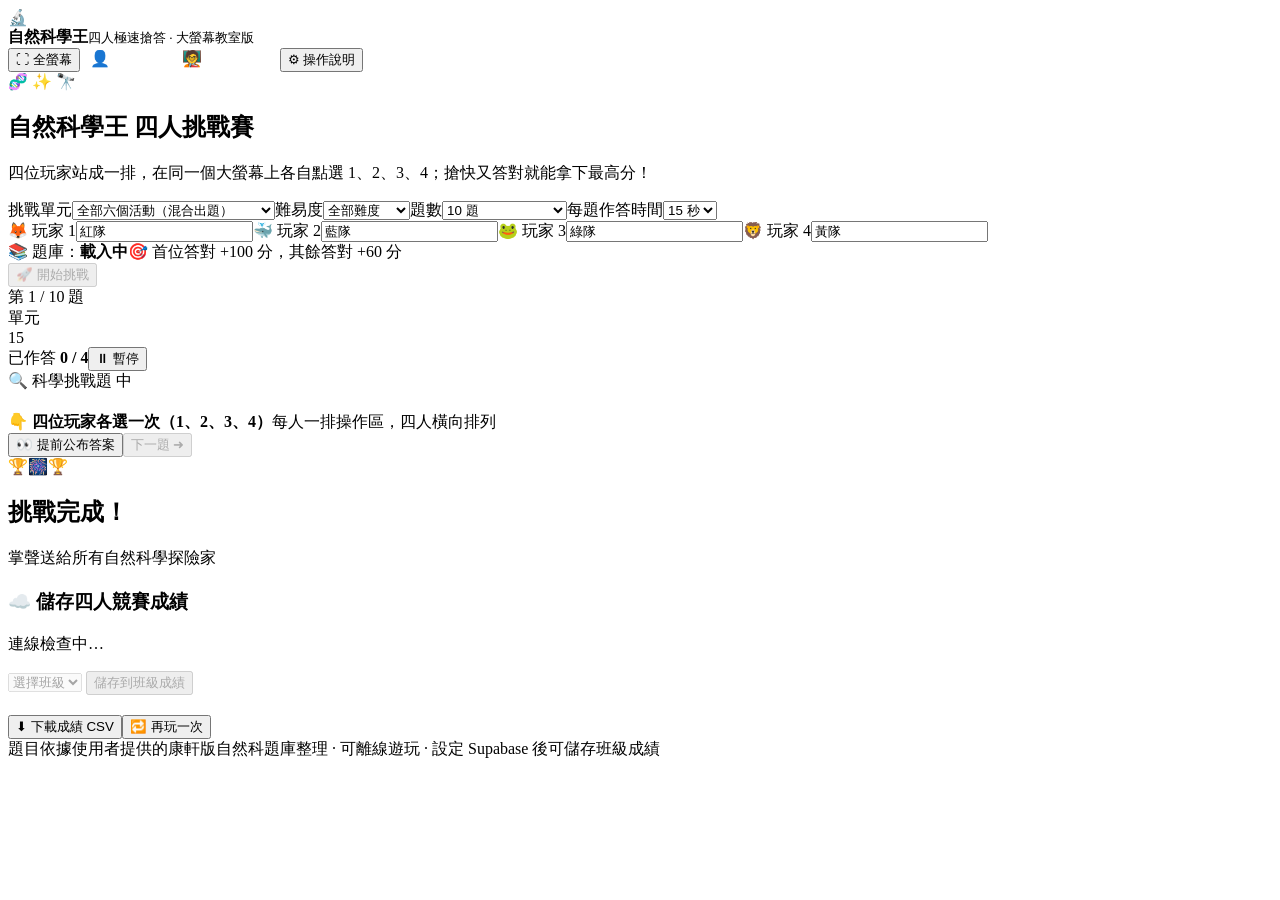
==== index.html @ 046842bb "Add files via upload" ====
<!doctype html>
<html lang="zh-Hant"><head><meta charset="utf-8"><meta name="viewport" content="width=device-width,initial-scale=1"><meta name="theme-color" content="#102044"><title>自然科學王｜四人極速搶答</title><link rel="stylesheet" href="style.css"><link rel="stylesheet" href="cloud.css"></head>
<body>
<div id="app">
<header class="topbar"><div class="brand"><span class="brandicon">🔬</span><div><strong>自然科學王</strong><small>四人極速搶答 · 大螢幕教室版</small></div></div><div class="topactions"><button id="fullscreenBtn" class="secondary">⛶ 全螢幕</button><a href="personal.html" class="secondary" style="padding:10px;color:white">👤 個人版</a><a href="teacher.html" class="secondary" style="padding:10px;color:white">🧑‍🏫 老師後台</a><button id="teacherBtn" class="secondary">⚙ 操作說明</button></div></header>
<main>
<section id="setupScreen" class="setup panel"><div class="hero-icon">🧬 ✨ 🔭</div><h1>自然科學王 <span>四人挑戰賽</span></h1><p class="lead">四位玩家站成一排，在同一個大螢幕上各自點選 1、2、3、4；搶快又答對就能拿下最高分！</p><div class="setupgrid"><label>挑戰單元<select id="unitSelect"><option value="all">全部六個活動（混合出題）</option><option value="01">第一單元：動物世界</option><option value="02">第二單元：探索聲光世界</option><option value="01-01">01-01 動物如何求生存</option><option value="01-02">01-02 動物具有社會行為嗎</option><option value="01-03">01-03 動物如何延續生命</option><option value="02-01">02-01 樂音與噪音有什麼不同</option><option value="02-02">02-02 樂器如何發出不同的聲音</option><option value="02-03">02-03 光有什麼特性與現象</option></select></label><label>難易度<select id="difficulty"><option value="all">全部難度</option><option value="易">基礎（易）</option><option value="中">進階（中）</option><option value="難">挑戰（難）</option></select></label><label>題數<select id="roundCount"><option value="5">5 題（快速體驗）</option><option value="10" selected>10 題</option><option value="15">15 題</option><option value="20">20 題</option><option value="30">30 題</option><option value="all">全部符合的題目</option></select></label><label>每題作答時間<select id="seconds"><option value="10">10 秒</option><option value="15" selected>15 秒</option><option value="20">20 秒</option><option value="30">30 秒</option><option value="45">45 秒</option></select></label></div><div class="playernames"><label>🦊 玩家 1<input id="name0" maxlength="10" value="紅隊"></label><label>🐳 玩家 2<input id="name1" maxlength="10" value="藍隊"></label><label>🐸 玩家 3<input id="name2" maxlength="10" value="綠隊"></label><label>🦁 玩家 4<input id="name3" maxlength="10" value="黃隊"></label></div><div class="summary"><span>📚 題庫：<b id="poolCount">載入中</b></span><span>🎯 首位答對 +100 分，其餘答對 +60 分</span></div><div class="center"><button id="startBtn" class="primary big" disabled>🚀 開始挑戰</button></div></section>
<section id="gameScreen" class="hidden"><div class="statsbar"><div><span id="progressText">第 1 / 10 題</span><div id="topicText" class="muted">單元</div></div><div class="timerwrap"><span id="timerText" class="timer">15</span><div class="timertrack"><div id="timerFill"></div></div></div><div class="rightstats"><span>已作答 <b id="answeredText">0 / 4</b></span><button id="pauseBtn" class="secondary">⏸ 暫停</button></div></div><section class="questionbox panel"><div class="questionlabel">🔍 科學挑戰題 <span id="difficultyText" class="difficulty">中</span></div><h2 id="questionText"></h2><div class="answers" id="answerOptions"></div><div id="feedback" class="feedback" aria-live="polite"></div></section><div class="playerhead"><b>👇 四位玩家各選一次（1、2、3、4）</b><span>每人一排操作區，四人橫向排列</span></div><section id="players" class="players"></section><div class="gamecontrols"><button id="revealBtn" class="secondary">👀 提前公布答案</button><button id="nextBtn" class="primary" disabled>下一題 ➜</button></div></section>
<section id="finalScreen" class="hidden final panel"><div class="trophy">🏆🎆🏆</div><h1>挑戰完成！</h1><p>掌聲送給所有自然科學探險家</p><h2 id="championText"></h2><div id="finalRanking" class="ranking"></div><section class="panel cloudpanel" style="margin:20px 0"><h3>☁️ 儲存四人競賽成績</h3><p id="cloudStatus" role="status">連線檢查中…</p><select id="cloudClass" disabled aria-label="選擇班級"><option value="">選擇班級</option></select> <button id="cloudSave" class="secondary" disabled>儲存到班級成績</button></section><div class="center finalBtns"><button id="exportBtn" class="secondary">⬇ 下載成績 CSV</button><button id="playAgainBtn" class="primary">🔁 再玩一次</button></div></section>
</main><footer>題目依據使用者提供的康軒版自然科題庫整理 · 可離線遊玩 · 設定 Supabase 後可儲存班級成績</footer>
</div><div id="confetti" aria-hidden="true"></div><dialog id="teacherDialog"><div class="dialogbody"><h2>⚙ 老師操作說明</h2><p>請讓四名學生依畫面左至右站好，每人使用自己下方的 1、2、3、4 按鈕。每位玩家每題只能回答一次，答案在作答結束前不會公開。</p><p><b>得分：</b>最先答對者 100 分，其餘答對者 60 分；答錯或未答 0 分。若無人答對，該題無人得分。計分依點擊確認的先後順序。</p><p><b>老師：</b>可暫停計時、提前公布答案、切換下一題或全螢幕。遊戲中關閉網頁會失去當前進度；結束可下載 CSV 成績。</p><p><b>鍵盤模式（備用）：</b>四組按鍵分別是 Q/W/E/R、U/I/O/P、A/S/D/F、J/K/L/;，對應各玩家的 1/2/3/4（建議使用觸控螢幕）。</p><div class="center"><button id="closeDialog" class="primary">了解</button></div></div></dialog><script src="supabase-config.js"></script><script src="questions.js"></script><script src="app.js"></script><script type="module" src="cloud-game.js"></script></body></html>
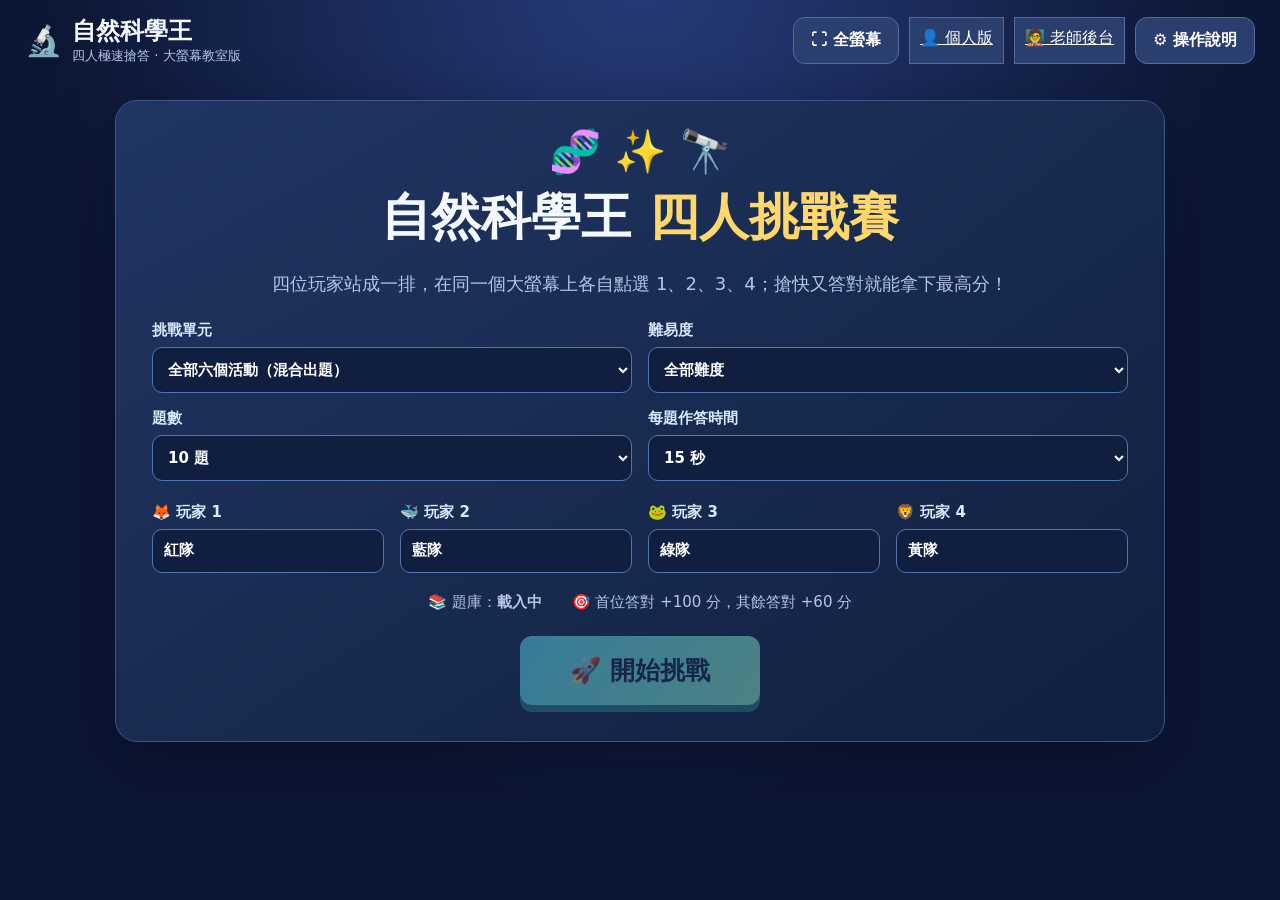
==== commit 4d636f8c: "Modify footer and add teacher instructions Updated footer and added teacher operation instructions." ====
--- a/index.html
+++ b/index.html
@@ -7,5 +7,5 @@
 <section id="setupScreen" class="setup panel"><div class="hero-icon">🧬 ✨ 🔭</div><h1>自然科學王 <span>四人挑戰賽</span></h1><p class="lead">四位玩家站成一排，在同一個大螢幕上各自點選 1、2、3、4；搶快又答對就能拿下最高分！</p><div class="setupgrid"><label>挑戰單元<select id="unitSelect"><option value="all">全部六個活動（混合出題）</option><option value="01">第一單元：動物世界</option><option value="02">第二單元：探索聲光世界</option><option value="01-01">01-01 動物如何求生存</option><option value="01-02">01-02 動物具有社會行為嗎</option><option value="01-03">01-03 動物如何延續生命</option><option value="02-01">02-01 樂音與噪音有什麼不同</option><option value="02-02">02-02 樂器如何發出不同的聲音</option><option value="02-03">02-03 光有什麼特性與現象</option></select></label><label>難易度<select id="difficulty"><option value="all">全部難度</option><option value="易">基礎（易）</option><option value="中">進階（中）</option><option value="難">挑戰（難）</option></select></label><label>題數<select id="roundCount"><option value="5">5 題（快速體驗）</option><option value="10" selected>10 題</option><option value="15">15 題</option><option value="20">20 題</option><option value="30">30 題</option><option value="all">全部符合的題目</option></select></label><label>每題作答時間<select id="seconds"><option value="10">10 秒</option><option value="15" selected>15 秒</option><option value="20">20 秒</option><option value="30">30 秒</option><option value="45">45 秒</option></select></label></div><div class="playernames"><label>🦊 玩家 1<input id="name0" maxlength="10" value="紅隊"></label><label>🐳 玩家 2<input id="name1" maxlength="10" value="藍隊"></label><label>🐸 玩家 3<input id="name2" maxlength="10" value="綠隊"></label><label>🦁 玩家 4<input id="name3" maxlength="10" value="黃隊"></label></div><div class="summary"><span>📚 題庫：<b id="poolCount">載入中</b></span><span>🎯 首位答對 +100 分，其餘答對 +60 分</span></div><div class="center"><button id="startBtn" class="primary big" disabled>🚀 開始挑戰</button></div></section>
 <section id="gameScreen" class="hidden"><div class="statsbar"><div><span id="progressText">第 1 / 10 題</span><div id="topicText" class="muted">單元</div></div><div class="timerwrap"><span id="timerText" class="timer">15</span><div class="timertrack"><div id="timerFill"></div></div></div><div class="rightstats"><span>已作答 <b id="answeredText">0 / 4</b></span><button id="pauseBtn" class="secondary">⏸ 暫停</button></div></div><section class="questionbox panel"><div class="questionlabel">🔍 科學挑戰題 <span id="difficultyText" class="difficulty">中</span></div><h2 id="questionText"></h2><div class="answers" id="answerOptions"></div><div id="feedback" class="feedback" aria-live="polite"></div></section><div class="playerhead"><b>👇 四位玩家各選一次（1、2、3、4）</b><span>每人一排操作區，四人橫向排列</span></div><section id="players" class="players"></section><div class="gamecontrols"><button id="revealBtn" class="secondary">👀 提前公布答案</button><button id="nextBtn" class="primary" disabled>下一題 ➜</button></div></section>
 <section id="finalScreen" class="hidden final panel"><div class="trophy">🏆🎆🏆</div><h1>挑戰完成！</h1><p>掌聲送給所有自然科學探險家</p><h2 id="championText"></h2><div id="finalRanking" class="ranking"></div><section class="panel cloudpanel" style="margin:20px 0"><h3>☁️ 儲存四人競賽成績</h3><p id="cloudStatus" role="status">連線檢查中…</p><select id="cloudClass" disabled aria-label="選擇班級"><option value="">選擇班級</option></select> <button id="cloudSave" class="secondary" disabled>儲存到班級成績</button></section><div class="center finalBtns"><button id="exportBtn" class="secondary">⬇ 下載成績 CSV</button><button id="playAgainBtn" class="primary">🔁 再玩一次</button></div></section>
-</main><footer>題目依據使用者提供的康軒版自然科題庫整理 · 可離線遊玩 · 設定 Supabase 後可儲存班級成績</footer>
+
 </div><div id="confetti" aria-hidden="true"></div><dialog id="teacherDialog"><div class="dialogbody"><h2>⚙ 老師操作說明</h2><p>請讓四名學生依畫面左至右站好，每人使用自己下方的 1、2、3、4 按鈕。每位玩家每題只能回答一次，答案在作答結束前不會公開。</p><p><b>得分：</b>最先答對者 100 分，其餘答對者 60 分；答錯或未答 0 分。若無人答對，該題無人得分。計分依點擊確認的先後順序。</p><p><b>老師：</b>可暫停計時、提前公布答案、切換下一題或全螢幕。遊戲中關閉網頁會失去當前進度；結束可下載 CSV 成績。</p><p><b>鍵盤模式（備用）：</b>四組按鍵分別是 Q/W/E/R、U/I/O/P、A/S/D/F、J/K/L/;，對應各玩家的 1/2/3/4（建議使用觸控螢幕）。</p><div class="center"><button id="closeDialog" class="primary">了解</button></div></div></dialog><script src="supabase-config.js"></script><script src="questions.js"></script><script src="app.js"></script><script type="module" src="cloud-game.js"></script></body></html>
--- a/style.css
+++ b/style.css
@@ -0,0 +1 @@
+:root{--bg:#0c1735;--panel:#18284d;--text:#f4f8ff;--sub:#b5c6e7;--line:#385178;--gold:#ffd76b;--accent:#7fe7ff;--red:#fb7292;--blue:#64b7ff;--green:#68e1b2;--yellow:#ffdc70}*{box-sizing:border-box}body{margin:0;background:radial-gradient(ellipse at 50% -10%,#283c7b 0%,var(--bg) 65%);color:var(--text);font-family:system-ui,"Microsoft JhengHei",sans-serif;min-height:100vh}button,select,input{font:inherit}button{cursor:pointer;border:0;border-radius:12px;padding:12px 17px;font-weight:800}button:disabled{cursor:not-allowed;opacity:.45}button:focus-visible,select:focus-visible,input:focus-visible{outline:3px solid #fff;outline-offset:2px}.topbar{max-width:1600px;margin:auto;padding:15px 25px;display:flex;align-items:center;justify-content:space-between;gap:12px}.brand{display:flex;align-items:center;gap:10px}.brandicon{font-size:30px}.brand strong{font-size:24px;display:block}.brand small{display:block;color:var(--sub)}.topactions,.gamecontrols{display:flex;gap:10px;justify-content:center;flex-wrap:wrap}.secondary{background:#2b3f6e;color:white;border:1px solid #526b9d}.primary{background:linear-gradient(125deg,#5ce1f6,#90f3cb);color:#14254b}.big{font-size:25px;padding:18px 50px;box-shadow:0 7px 0 #2b7d88}main{max-width:1500px;padding:0 18px;margin:10px auto 24px}.panel{background:linear-gradient(145deg,rgba(33,54,99,.96),rgba(17,32,64,.98));border:1px solid #3a5586;border-radius:22px;box-shadow:0 20px 60px #050a1c70}.setup{max-width:1050px;margin:20px auto;padding:26px 36px 36px}.hero-icon{text-align:center;font-size:42px}.setup h1,.final h1{text-align:center;font-size:clamp(32px,4vw,50px);margin:8px 0}.setup h1 span{color:var(--gold)}.lead{text-align:center;color:var(--sub);font-size:18px;line-height:1.65}.setupgrid,.playernames{display:grid;grid-template-columns:repeat(2,minmax(0,1fr));gap:16px;margin:22px 0}.playernames{grid-template-columns:repeat(4,minmax(0,1fr));margin:20px 0}.setup label{display:grid;gap:7px;font-size:15px;color:#d7e8ff;font-weight:700}.setup select,.setup input{min-width:0;width:100%;padding:12px 11px;border-radius:10px;border:1px solid #5474ad;background:#101e40;color:white}.summary{display:flex;justify-content:center;gap:30px;flex-wrap:wrap;color:var(--sub);font-size:15px}.center{text-align:center;margin-top:24px}.hidden{display:none!important}.statsbar{display:flex;align-items:center;justify-content:space-between;gap:16px;background:#192a50;padding:13px 23px;border-radius:16px;margin-bottom:15px;font-size:20px;font-weight:800}.muted{font-size:14px;color:var(--sub);margin-top:5px}.timerwrap{text-align:center;min-width:150px}.timer{font-size:43px;color:var(--gold);font-variant-numeric:tabular-nums}.timertrack{width:175px;max-width:100%;height:8px;background:#46587c;border-radius:6px;overflow:hidden}.timertrack div{height:100%;width:100%;background:linear-gradient(90deg,#68e1b2,#ffe37d);transition:width .1s linear}.rightstats{display:flex;align-items:center;gap:18px}.questionbox{padding:24px 30px 12px;min-height:245px}.questionlabel{font-size:17px;color:var(--accent);font-weight:900;letter-spacing:.8px}.difficulty{display:inline-block;color:#151c36;background:var(--gold);border-radius:8px;font-size:13px;padding:4px 10px;margin-left:10px}.questionbox h2{text-align:center;font-size:clamp(23px,2.55vw,38px);line-height:1.5;margin:15px auto 19px;max-width:1250px}.answers{display:grid;grid-template-columns:repeat(2,minmax(0,1fr));gap:10px}.answer-option{border:2px solid #415b8d;background:#21365f;border-radius:13px;padding:12px 16px;display:flex;align-items:center;gap:12px;font-size:clamp(17px,1.6vw,24px);font-weight:700;min-height:66px}.answer-option b{display:inline-flex;justify-content:center;align-items:center;background:#4869a0;border-radius:10px;width:36px;height:36px;flex:none}.answer-option.correct{border-color:#54f2a8;background:#1d5d56}.answer-option.correct b{background:#54f2a8;color:#0a2c25}.feedback{min-height:32px;text-align:center;font-size:18px;font-weight:800;padding-top:8px;color:#a4f3bf}.playerhead{display:flex;justify-content:space-between;margin:14px 0 8px;gap:12px}.playerhead span{color:var(--sub)}.players{display:grid;grid-template-columns:repeat(4,minmax(0,1fr));gap:11px}.player{border-radius:18px;padding:12px;background:#1b2c4e;border:2px solid var(--player);min-width:0;transition:transform .2s,box-shadow .2s}.player.winner{box-shadow:0 0 20px var(--player);transform:translateY(-3px)}.player-top{display:flex;justify-content:space-between;align-items:center;gap:5px}.player-name{font-size:clamp(16px,1.8vw,25px);font-weight:900;overflow:hidden;text-overflow:ellipsis;white-space:nowrap}.player-score{font-size:clamp(15px,1.6vw,22px);color:var(--gold);font-weight:900;white-space:nowrap}.player-status{min-height:24px;color:#c7dcfa;font-size:14px;margin:9px 0}.player-buttons{display:grid;grid-template-columns:repeat(4,minmax(0,1fr));gap:5px}.player-buttons button{font-size:clamp(19px,2.3vw,33px);padding:13px 0;background:var(--player);color:#142039;border-radius:11px}.player-buttons button:disabled{opacity:.35}.player-buttons button.picked{opacity:1;outline:3px solid white;outline-offset:1px}.gamecontrols{margin-top:15px}.final{max-width:800px;margin:30px auto;padding:35px 28px;text-align:center}.trophy{font-size:65px}.final p{color:var(--sub)}#championText{color:var(--gold);font-size:30px}.ranking{display:grid;gap:10px;margin:23px auto;max-width:600px}.rankrow{display:flex;align-items:center;justify-content:space-between;gap:12px;padding:17px;background:#293c67;border:1px solid #51699a;border-radius:13px;font-weight:800;font-size:22px}.rankrow:first-child{background:#725921;border-color:#ffd86a}.finalBtns{display:flex;justify-content:center;gap:15px}footer{text-align:center;font-size:12px;color:#829abf;padding:15px}dialog{background:#19294b;color:#f3f8ff;border:1px solid #84b0e7;border-radius:18px;max-width:620px;width:calc(100% - 32px)}dialog::backdrop{background:#02091dbd}.dialogbody{padding:12px 18px}.dialogbody p{line-height:1.7}#confetti{pointer-events:none;position:fixed;inset:0;overflow:hidden;z-index:100}.particle{position:absolute;width:9px;height:14px;top:-25px;animation:fall var(--dur) linear forwards;left:var(--x);background:var(--c);transform:rotate(var(--r))}@keyframes fall{to{top:110vh;transform:translateX(var(--dx)) rotate(850deg);opacity:.2}}@media(max-width:950px){.playernames{grid-template-columns:repeat(2,1fr)}.players{gap:6px}.player{padding:8px}.player-buttons button{padding:12px 0}.rightstats{flex-wrap:wrap;justify-content:end}}@media(max-width:650px){.topbar{padding:12px}.brand small,.playerhead span{display:none}.topactions button{padding:8px;font-size:12px}.setup{padding:18px}.setupgrid{grid-template-columns:1fr}.statsbar{font-size:14px;padding:10px;gap:6px}.timerwrap{min-width:60px}.timertrack{width:74px}.timer{font-size:30px}.rightstats{gap:4px}.rightstats button{font-size:12px;padding:7px}.questionbox{padding:15px 12px}.questionbox h2{font-size:20px}.answers{gap:5px}.answer-option{padding:8px 5px;font-size:14px;gap:4px;min-height:60px}.answer-option b{width:25px;height:25px}.players{gap:4px}.player{padding:5px;border-radius:10px}.player-name,.player-score{font-size:13px}.player-top{display:block}.player-status{font-size:10px;min-height:30px}.player-buttons{grid-template-columns:repeat(2,1fr)}.player-buttons button{font-size:19px;padding:10px 0}.playerhead{font-size:14px}}
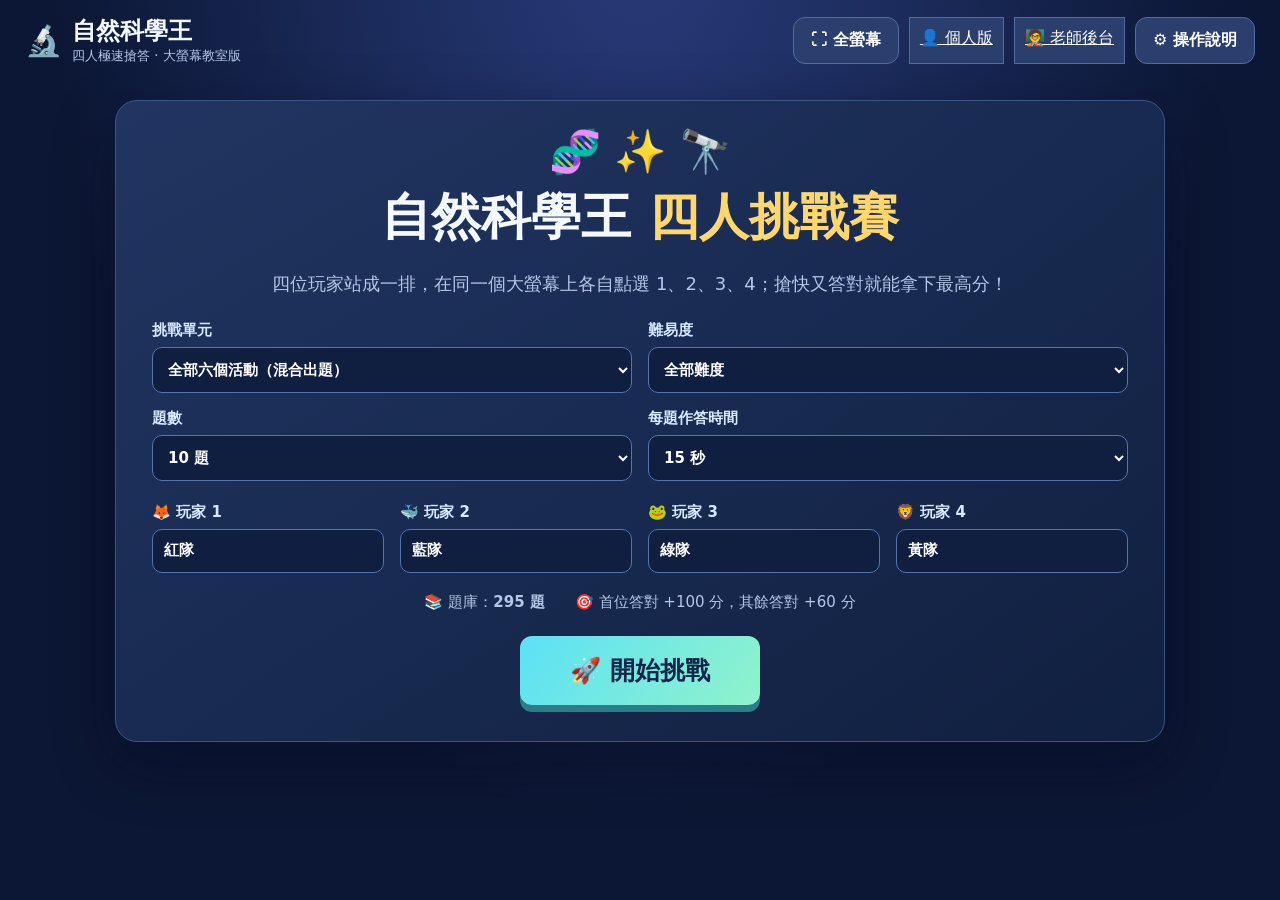
==== commit 78221683: "Update index.html" ====
--- a/index.html
+++ b/index.html
@@ -7,5 +7,5 @@
 <section id="setupScreen" class="setup panel"><div class="hero-icon">🧬 ✨ 🔭</div><h1>自然科學王 <span>四人挑戰賽</span></h1><p class="lead">四位玩家站成一排，在同一個大螢幕上各自點選 1、2、3、4；搶快又答對就能拿下最高分！</p><div class="setupgrid"><label>挑戰單元<select id="unitSelect"><option value="all">全部六個活動（混合出題）</option><option value="01">第一單元：動物世界</option><option value="02">第二單元：探索聲光世界</option><option value="01-01">01-01 動物如何求生存</option><option value="01-02">01-02 動物具有社會行為嗎</option><option value="01-03">01-03 動物如何延續生命</option><option value="02-01">02-01 樂音與噪音有什麼不同</option><option value="02-02">02-02 樂器如何發出不同的聲音</option><option value="02-03">02-03 光有什麼特性與現象</option></select></label><label>難易度<select id="difficulty"><option value="all">全部難度</option><option value="易">基礎（易）</option><option value="中">進階（中）</option><option value="難">挑戰（難）</option></select></label><label>題數<select id="roundCount"><option value="5">5 題（快速體驗）</option><option value="10" selected>10 題</option><option value="15">15 題</option><option value="20">20 題</option><option value="30">30 題</option><option value="all">全部符合的題目</option></select></label><label>每題作答時間<select id="seconds"><option value="10">10 秒</option><option value="15" selected>15 秒</option><option value="20">20 秒</option><option value="30">30 秒</option><option value="45">45 秒</option></select></label></div><div class="playernames"><label>🦊 玩家 1<input id="name0" maxlength="10" value="紅隊"></label><label>🐳 玩家 2<input id="name1" maxlength="10" value="藍隊"></label><label>🐸 玩家 3<input id="name2" maxlength="10" value="綠隊"></label><label>🦁 玩家 4<input id="name3" maxlength="10" value="黃隊"></label></div><div class="summary"><span>📚 題庫：<b id="poolCount">載入中</b></span><span>🎯 首位答對 +100 分，其餘答對 +60 分</span></div><div class="center"><button id="startBtn" class="primary big" disabled>🚀 開始挑戰</button></div></section>
 <section id="gameScreen" class="hidden"><div class="statsbar"><div><span id="progressText">第 1 / 10 題</span><div id="topicText" class="muted">單元</div></div><div class="timerwrap"><span id="timerText" class="timer">15</span><div class="timertrack"><div id="timerFill"></div></div></div><div class="rightstats"><span>已作答 <b id="answeredText">0 / 4</b></span><button id="pauseBtn" class="secondary">⏸ 暫停</button></div></div><section class="questionbox panel"><div class="questionlabel">🔍 科學挑戰題 <span id="difficultyText" class="difficulty">中</span></div><h2 id="questionText"></h2><div class="answers" id="answerOptions"></div><div id="feedback" class="feedback" aria-live="polite"></div></section><div class="playerhead"><b>👇 四位玩家各選一次（1、2、3、4）</b><span>每人一排操作區，四人橫向排列</span></div><section id="players" class="players"></section><div class="gamecontrols"><button id="revealBtn" class="secondary">👀 提前公布答案</button><button id="nextBtn" class="primary" disabled>下一題 ➜</button></div></section>
 <section id="finalScreen" class="hidden final panel"><div class="trophy">🏆🎆🏆</div><h1>挑戰完成！</h1><p>掌聲送給所有自然科學探險家</p><h2 id="championText"></h2><div id="finalRanking" class="ranking"></div><section class="panel cloudpanel" style="margin:20px 0"><h3>☁️ 儲存四人競賽成績</h3><p id="cloudStatus" role="status">連線檢查中…</p><select id="cloudClass" disabled aria-label="選擇班級"><option value="">選擇班級</option></select> <button id="cloudSave" class="secondary" disabled>儲存到班級成績</button></section><div class="center finalBtns"><button id="exportBtn" class="secondary">⬇ 下載成績 CSV</button><button id="playAgainBtn" class="primary">🔁 再玩一次</button></div></section>
-
 </div><div id="confetti" aria-hidden="true"></div><dialog id="teacherDialog"><div class="dialogbody"><h2>⚙ 老師操作說明</h2><p>請讓四名學生依畫面左至右站好，每人使用自己下方的 1、2、3、4 按鈕。每位玩家每題只能回答一次，答案在作答結束前不會公開。</p><p><b>得分：</b>最先答對者 100 分，其餘答對者 60 分；答錯或未答 0 分。若無人答對，該題無人得分。計分依點擊確認的先後順序。</p><p><b>老師：</b>可暫停計時、提前公布答案、切換下一題或全螢幕。遊戲中關閉網頁會失去當前進度；結束可下載 CSV 成績。</p><p><b>鍵盤模式（備用）：</b>四組按鍵分別是 Q/W/E/R、U/I/O/P、A/S/D/F、J/K/L/;，對應各玩家的 1/2/3/4（建議使用觸控螢幕）。</p><div class="center"><button id="closeDialog" class="primary">了解</button></div></div></dialog><script src="supabase-config.js"></script><script src="questions.js"></script><script src="app.js"></script><script type="module" src="cloud-game.js"></script></body></html>
+<script src="./supabase-config.js"></script>
--- a/cloud.css
+++ b/cloud.css
@@ -0,0 +1,5 @@
+.cloudmain{max-width:1100px;margin:24px auto;padding:0 18px}.cloudpanel{padding:22px;margin:18px 0}.cloudpanel h2{margin-top:0}.cloudpanel form{display:grid;gap:14px}.cloudgrid{display:grid;grid-template-columns:repeat(2,minmax(0,1fr));gap:14px}.cloudpanel label{display:grid;gap:6px}.cloudpanel input,.cloudpanel select,.cloudpanel textarea,.cloudpanel button{font:inherit}.cloudpanel input,.cloudpanel select,.cloudpanel textarea{width:100%;min-height:42px;border:1px solid #8192b3;border-radius:10px;padding:9px 12px;background:#fff;color:#102044}.cloudpanel input[type=checkbox]{width:auto;min-height:0}.cloudpanel .inlinecheck{display:flex;align-items:center;gap:8px}.cloudrow,.inlineform,.item{display:flex;align-items:center;gap:12px;flex-wrap:wrap}.cloudrow{justify-content:space-between}.item{padding:10px;border-bottom:1px solid #415579}.item span:first-child{flex:1;min-width:180px}.cloudpanel .inlineform{display:flex}.cloudpanel .inlineform label{flex:1}.cloudmain #message{padding:8px 0;color:#ffe17b;min-height:28px}.topactions a{color:#e9f5ff}.cloudoptions{display:grid;grid-template-columns:repeat(2,minmax(0,1fr));gap:12px}.cloudoptions button{text-align:left;padding:16px;border-radius:12px;background:#2c4772;color:white;border:2px solid #4e6f9e;font-size:1.1rem}.cloudoptions button:disabled{opacity:.55}.cloudoptions button.chosen{border-color:#ffdc70;background:#496d9a}.mutedinfo{opacity:.8}.bigquestion{font-size:clamp(1.4rem,3.5vw,2.25rem)}@media(max-width:650px){.cloudgrid,.cloudoptions{grid-template-columns:1fr}}
+/* 個人免登入模式：題目區最優先呈現 */
+.guest-footer{margin-top:22px;padding-top:15px;border-top:1px solid #49638e;display:flex;align-items:center;justify-content:space-between;gap:12px;flex-wrap:wrap;color:#c4d7f4;font-size:.9rem}
+.guest-footer button{font-size:.85rem;padding:9px 12px}
+#message:empty{display:none}
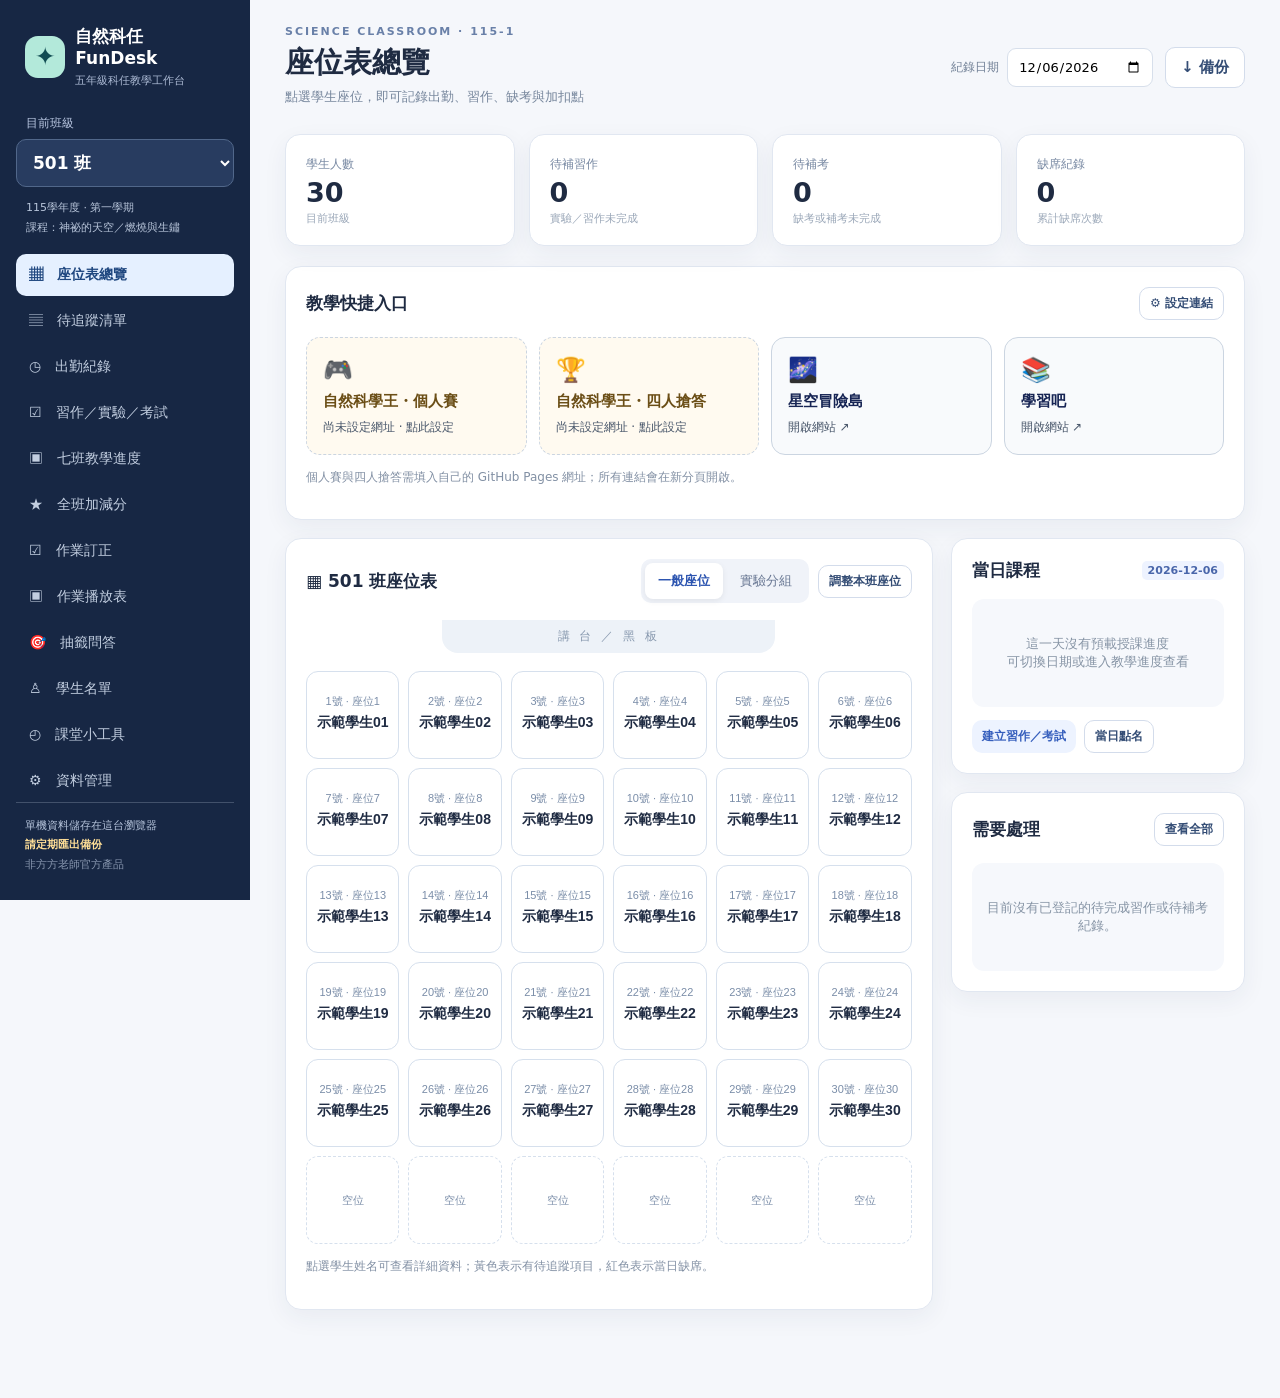
==== commit 406b88df: "Add files via upload" ====
--- a/index.html
+++ b/index.html
@@ -1,11 +1,441 @@
-<!doctype html>
-<html lang="zh-Hant"><head><meta charset="utf-8"><meta name="viewport" content="width=device-width,initial-scale=1"><meta name="theme-color" content="#102044"><title>自然科學王｜四人極速搶答</title><link rel="stylesheet" href="style.css"><link rel="stylesheet" href="cloud.css"></head>
-<body>
-<div id="app">
-<header class="topbar"><div class="brand"><span class="brandicon">🔬</span><div><strong>自然科學王</strong><small>四人極速搶答 · 大螢幕教室版</small></div></div><div class="topactions"><button id="fullscreenBtn" class="secondary">⛶ 全螢幕</button><a href="personal.html" class="secondary" style="padding:10px;color:white">👤 個人版</a><a href="teacher.html" class="secondary" style="padding:10px;color:white">🧑‍🏫 老師後台</a><button id="teacherBtn" class="secondary">⚙ 操作說明</button></div></header>
-<main>
-<section id="setupScreen" class="setup panel"><div class="hero-icon">🧬 ✨ 🔭</div><h1>自然科學王 <span>四人挑戰賽</span></h1><p class="lead">四位玩家站成一排，在同一個大螢幕上各自點選 1、2、3、4；搶快又答對就能拿下最高分！</p><div class="setupgrid"><label>挑戰單元<select id="unitSelect"><option value="all">全部六個活動（混合出題）</option><option value="01">第一單元：動物世界</option><option value="02">第二單元：探索聲光世界</option><option value="01-01">01-01 動物如何求生存</option><option value="01-02">01-02 動物具有社會行為嗎</option><option value="01-03">01-03 動物如何延續生命</option><option value="02-01">02-01 樂音與噪音有什麼不同</option><option value="02-02">02-02 樂器如何發出不同的聲音</option><option value="02-03">02-03 光有什麼特性與現象</option></select></label><label>難易度<select id="difficulty"><option value="all">全部難度</option><option value="易">基礎（易）</option><option value="中">進階（中）</option><option value="難">挑戰（難）</option></select></label><label>題數<select id="roundCount"><option value="5">5 題（快速體驗）</option><option value="10" selected>10 題</option><option value="15">15 題</option><option value="20">20 題</option><option value="30">30 題</option><option value="all">全部符合的題目</option></select></label><label>每題作答時間<select id="seconds"><option value="10">10 秒</option><option value="15" selected>15 秒</option><option value="20">20 秒</option><option value="30">30 秒</option><option value="45">45 秒</option></select></label></div><div class="playernames"><label>🦊 玩家 1<input id="name0" maxlength="10" value="紅隊"></label><label>🐳 玩家 2<input id="name1" maxlength="10" value="藍隊"></label><label>🐸 玩家 3<input id="name2" maxlength="10" value="綠隊"></label><label>🦁 玩家 4<input id="name3" maxlength="10" value="黃隊"></label></div><div class="summary"><span>📚 題庫：<b id="poolCount">載入中</b></span><span>🎯 首位答對 +100 分，其餘答對 +60 分</span></div><div class="center"><button id="startBtn" class="primary big" disabled>🚀 開始挑戰</button></div></section>
-<section id="gameScreen" class="hidden"><div class="statsbar"><div><span id="progressText">第 1 / 10 題</span><div id="topicText" class="muted">單元</div></div><div class="timerwrap"><span id="timerText" class="timer">15</span><div class="timertrack"><div id="timerFill"></div></div></div><div class="rightstats"><span>已作答 <b id="answeredText">0 / 4</b></span><button id="pauseBtn" class="secondary">⏸ 暫停</button></div></div><section class="questionbox panel"><div class="questionlabel">🔍 科學挑戰題 <span id="difficultyText" class="difficulty">中</span></div><h2 id="questionText"></h2><div class="answers" id="answerOptions"></div><div id="feedback" class="feedback" aria-live="polite"></div></section><div class="playerhead"><b>👇 四位玩家各選一次（1、2、3、4）</b><span>每人一排操作區，四人橫向排列</span></div><section id="players" class="players"></section><div class="gamecontrols"><button id="revealBtn" class="secondary">👀 提前公布答案</button><button id="nextBtn" class="primary" disabled>下一題 ➜</button></div></section>
-<section id="finalScreen" class="hidden final panel"><div class="trophy">🏆🎆🏆</div><h1>挑戰完成！</h1><p>掌聲送給所有自然科學探險家</p><h2 id="championText"></h2><div id="finalRanking" class="ranking"></div><section class="panel cloudpanel" style="margin:20px 0"><h3>☁️ 儲存四人競賽成績</h3><p id="cloudStatus" role="status">連線檢查中…</p><select id="cloudClass" disabled aria-label="選擇班級"><option value="">選擇班級</option></select> <button id="cloudSave" class="secondary" disabled>儲存到班級成績</button></section><div class="center finalBtns"><button id="exportBtn" class="secondary">⬇ 下載成績 CSV</button><button id="playAgainBtn" class="primary">🔁 再玩一次</button></div></section>
-</div><div id="confetti" aria-hidden="true"></div><dialog id="teacherDialog"><div class="dialogbody"><h2>⚙ 老師操作說明</h2><p>請讓四名學生依畫面左至右站好，每人使用自己下方的 1、2、3、4 按鈕。每位玩家每題只能回答一次，答案在作答結束前不會公開。</p><p><b>得分：</b>最先答對者 100 分，其餘答對者 60 分；答錯或未答 0 分。若無人答對，該題無人得分。計分依點擊確認的先後順序。</p><p><b>老師：</b>可暫停計時、提前公布答案、切換下一題或全螢幕。遊戲中關閉網頁會失去當前進度；結束可下載 CSV 成績。</p><p><b>鍵盤模式（備用）：</b>四組按鍵分別是 Q/W/E/R、U/I/O/P、A/S/D/F、J/K/L/;，對應各玩家的 1/2/3/4（建議使用觸控螢幕）。</p><div class="center"><button id="closeDialog" class="primary">了解</button></div></div></dialog><script src="supabase-config.js"></script><script src="questions.js"></script><script src="app.js"></script><script type="module" src="cloud-game.js"></script></body></html>
-<script src="./supabase-config.js"></script>
+<!doctype html><html lang="zh-Hant"><head><meta charset="utf-8"><meta name="viewport" content="width=device-width,initial-scale=1"><title>自然科任 FunDesk｜七班教學工作台</title><style>:root{--bg:#f5f7fb;--white:#fff;--ink:#1f2b42;--muted:#718096;--line:#e1e7f1;--blue:#446cda;--navy:#172744;--mint:#e8f8f1;--gold:#fff3d6;--danger:#bd4a56;--shadow:0 8px 24px rgba(33,48,86,.06)}*{box-sizing:border-box}body{margin:0;background:var(--bg);color:var(--ink);font-family:'Noto Sans TC','Microsoft JhengHei',system-ui,sans-serif;font-size:15px}.shell{display:flex;min-height:100vh}.sidebar{width:250px;flex-shrink:0;background:var(--navy);color:white;display:flex;flex-direction:column;padding:25px 16px;position:sticky;top:0;height:100vh}.brand{display:flex;align-items:center;gap:10px;padding:0 9px 27px}.brandmark{background:#b3e9da;color:#114c53;font-weight:bold;font-size:25px;width:42px;height:42px;border-radius:13px;display:grid;place-items:center}.brand b{font-size:17px}.brand small{display:block;color:#acbad4;margin-top:5px;font-size:11px}.fieldlabel{font-size:12px;color:#b6c4df;margin:0 10px 7px}.classSelect{width:100%;border:1px solid #51678a;border-radius:10px;background:#283c60;color:white;font-size:17px;font-weight:750;padding:12px}.mini{color:#b8c5da;font-size:11px;line-height:1.8;margin:11px 10px 16px}nav{display:grid;gap:4px}nav button{background:transparent;color:#c2cee0;border:0;text-align:left;border-radius:10px;padding:12px 13px;font-size:14px;cursor:pointer;display:flex;justify-content:space-between}nav button:hover{background:#2a3d5b;color:white}nav button.active{background:#e5f0ff;color:#1e467f;font-weight:800}nav i{font-style:normal;background:#f5d7bd;color:#824b25;border-radius:12px;min-width:20px;text-align:center}.sidebarFoot{font-size:11px;margin-top:auto;line-height:1.8;color:#b6c4db;padding:13px 9px 0;border-top:1px solid #42516b}.sidebarFoot strong{color:#ffdf97}.sidebarFoot span{opacity:.7}.main{flex:1;min-width:0;padding:25px 35px 70px;max-width:1500px;margin:auto}.topbar{display:flex;justify-content:space-between;align-items:center;gap:15px;margin-bottom:24px}.eyebrow{font-size:11px;font-weight:800;letter-spacing:2px;color:#6980a8}.topbar h1{margin:5px 0;font-size:29px}.topbar p{margin:4px 0;color:#76869c;font-size:13px}.topActions{display:flex;gap:12px;align-items:center}.topActions label{font-size:12px;color:var(--muted);display:flex;align-items:center;gap:8px}.btn,input,select,textarea{font:inherit}.btn{border:0;cursor:pointer;border-radius:10px;padding:10px 15px;background:var(--blue);color:white;font-weight:750}.btn:hover{filter:brightness(.95)}.btn.outline{background:white;color:#344d75;border:1px solid #d3dceb}.btn.soft{background:#edf3ff;color:#365fbd}.btn.danger{background:#fff0ef;color:#ae3945}.btn.small{font-size:12px;padding:7px 10px}.btn:disabled{opacity:.45;cursor:not-allowed}input,select,textarea{border:1px solid #d7dfeb;border-radius:9px;padding:10px;background:white;max-width:100%}textarea{width:100%;min-height:70px}input[type="date"]{font-size:13px}.stats{display:grid;grid-template-columns:repeat(4,minmax(0,1fr));gap:14px;margin-bottom:20px}.stat{background:white;padding:19px 20px;border:1px solid var(--line);border-radius:15px;box-shadow:var(--shadow)}.stat span{color:#7788a2;font-size:12px}.stat strong{display:block;font-size:27px;margin-top:4px}.stat small{font-size:11px;color:#9aa7b8}.gridMain{display:grid;grid-template-columns:minmax(0,1.65fr) minmax(255px,.75fr);gap:18px}.panel{background:white;border:1px solid var(--line);box-shadow:var(--shadow);border-radius:16px;padding:20px;margin-bottom:18px;min-width:0}.panelHead{display:flex;justify-content:space-between;align-items:center;flex-wrap:wrap;gap:10px;margin-bottom:17px}.panel h2{font-size:17px;margin:0}.hint{font-size:12px;color:#8290a4;line-height:1.7}.row{display:flex;flex-wrap:wrap;gap:9px;align-items:center}.switch{display:flex;gap:4px;background:#f0f3f9;padding:4px;border-radius:10px}.switch button{background:transparent;border:0;border-radius:8px;padding:9px 13px;cursor:pointer;color:#677692}.switch button.active{background:#fff;color:#2d55b0;box-shadow:0 2px 6px #0001;font-weight:800}.seatstage{background:#edf2f8;color:#8798ae;text-align:center;width:55%;margin:0 auto 18px;border-radius:0 0 16px 16px;padding:8px;font-size:12px;letter-spacing:3px}.seats{display:grid;grid-template-columns:repeat(6,minmax(0,1fr));gap:9px}.seat{min-height:88px;padding:9px 4px;border-radius:12px;background:#fff;border:1.5px solid #d6e0ed;cursor:pointer;display:flex;flex-direction:column;align-items:center;justify-content:center;gap:5px;color:var(--ink);transition:.12s}.seat:hover{border-color:var(--blue);transform:translateY(-2px);box-shadow:0 5px 13px #3562ad20}.seat b{font-size:14px}.seat small{font-size:11px;color:#7a8da8}.seat.warn{background:#fff8e5;border-color:#f4cf77}.seat.absent{background:#fff0f2;border-color:#ef9da6}.seat.empty{color:#a7b5c8;border-style:dashed}.seat.dragover{outline:3px solid #4a74d0}.pill{display:inline-block;font-size:11px;font-weight:800;border-radius:5px;padding:3px 6px;background:#eef3ff;color:#4966aa}.pill.warn{background:#fff0c9;color:#91600c}.pill.red{background:#ffe4e6;color:#a74550}.pill.green{background:#ddf7e9;color:#237654}.pill.purple{background:#f2e8ff;color:#784bb0}.metricRow{display:flex;gap:7px;justify-content:center;flex-wrap:wrap}.badgeDot{font-size:10px;color:#b34850;font-weight:800}.list{display:grid;gap:10px}.item{border:1px solid var(--line);padding:13px 14px;border-radius:11px;display:flex;gap:10px;justify-content:space-between;align-items:center}.item b{font-size:14px}.item small{display:block;font-size:11px;color:#8090a5;margin-top:5px}.itemActions{display:flex;gap:5px;flex-shrink:0}.muted{color:var(--muted)}.emptymsg{color:#8694a5;background:#f6f8fc;text-align:center;padding:36px 10px;border-radius:12px;font-size:13px}.formgrid{display:grid;grid-template-columns:repeat(2,minmax(0,1fr));gap:13px}.formgrid label{display:grid;gap:6px;font-size:12px;color:#697a91}.tablewrap{overflow:auto}table{border-collapse:collapse;width:100%;min-width:620px;font-size:13px}th{text-align:left;background:#f4f7fc;color:#647690;font-weight:750}th,td{padding:11px;border-bottom:1px solid #e6ebf2;vertical-align:top}td button{text-align:left}tbody tr:hover{background:#fbfcff}.actions{display:flex;gap:8px;flex-wrap:wrap;margin-top:13px}.viewFilter{display:flex;align-items:center;gap:10px;flex-wrap:wrap}.twoCols{display:grid;grid-template-columns:repeat(2,minmax(0,1fr));gap:16px}.taskcard{border:1px solid var(--line);border-radius:11px;padding:13px;cursor:pointer;display:block}.taskcard:hover{border-color:#8babe8}.taskcard strong{display:block;margin:7px 0}.taskcard small{color:#8190a4}.tagline{display:flex;gap:7px;flex-wrap:wrap}.dialog{position:relative;background:white;width:min(740px,95vw);max-height:91vh;overflow:auto;border-radius:17px;box-shadow:0 20px 70px #0004;padding:25px;z-index:2}.modal{position:fixed;inset:0;display:grid;place-items:center;z-index:10}.modal.hidden{display:none}.shade{position:absolute;inset:0;background:#15253d9e}.close{position:absolute;right:17px;top:12px;background:#f1f4f8;border:0;border-radius:30px;width:32px;height:32px;font-size:23px;cursor:pointer}.studentHeader{display:flex;justify-content:space-between;align-items:center;padding-right:35px;border-bottom:1px solid var(--line);padding-bottom:15px;margin-bottom:18px}.studentHeader h2{margin:2px 0}.sectionLabel{font-weight:800;font-size:13px;margin:20px 0 10px}.record{border-bottom:1px solid #edf1f5;padding:8px 2px;font-size:12px}.record span{color:#778aa0}.notice{background:#fff8e9;border:1px solid #f6dfaa;color:#7c602d;padding:13px;border-radius:9px;font-size:12px;line-height:1.7}.success{background:#e9f8ef;border:1px solid #bbebca;color:#237250;padding:10px 13px;border-radius:8px;font-size:12px}.subNav{margin:12px 0}.toolDisplay{font-size:48px;text-align:center;font-weight:850;padding:40px 10px;background:#f2f5fb;border-radius:12px}.pointsPositive{color:#26714d}.pointsNegative{color:#b34b50}.calendarList{display:grid;gap:10px}.lesson{padding:10px 13px;border:1px solid #e3e9f2;border-radius:11px}.lesson.rush{border-left:4px solid #c58b2d}.lesson.exam{border-left:4px solid #4c75c5}.lesson h3{font-size:14px;margin:5px 0}.lesson small{color:#8795a9}.kbd{padding:3px 6px;border:1px solid #dadfea;border-radius:5px;font-size:11px}.compact p{margin:7px 0}.smalldetails{font-size:11px;color:#8490a3}@media(max-width:1080px){.sidebar{width:213px}.main{padding:22px}.gridMain{grid-template-columns:1fr}.seats{grid-template-columns:repeat(6,1fr)}}@media(max-width:730px){.shell{display:block}.sidebar{position:relative;width:auto;height:auto;padding:16px}.brand{padding-bottom:12px}.sidebarFoot,.mini{display:none}nav{display:flex;overflow:auto;gap:5px;padding-top:10px}nav button{white-space:nowrap;flex-shrink:0;font-size:12px;padding:9px}.main{padding:17px 12px}.topbar{align-items:start;flex-wrap:wrap}.topbar h1{font-size:24px}.stats{grid-template-columns:repeat(2,1fr);gap:8px}.stat{padding:12px}.seats{grid-template-columns:repeat(4,1fr);gap:5px}.seat{min-height:73px;padding:5px}.seat b{font-size:12px}.panel{padding:13px}.twoCols,.formgrid{grid-template-columns:1fr}.topActions{width:100%;justify-content:space-between}}@media print{.sidebar,.topActions,.btn,.actions,.switch{display:none!important}.main{padding:0}.panel{box-shadow:none}.stats{gap:4px}body{background:#fff}}
+
+/* 五組實驗教室：黑板在最上方；前排第1、2、3組；後排第4、5組 */
+.labRoom{display:flex;flex-direction:column;gap:27px;max-width:860px;margin:0 auto}.labBack,.labFront{display:grid;gap:20px;align-items:start}.labBack{grid-template-columns:repeat(2,minmax(0,1fr));width:72%;margin:auto}.labFront{grid-template-columns:repeat(3,minmax(0,1fr))}.labGroup{min-width:0}.labGroupSeats{display:grid;grid-template-columns:repeat(2,minmax(0,1fr));border:2px solid #a9b5c8;border-radius:8px;overflow:hidden}.labGroupSeats .seat{border:1px solid #b7c3d4;border-radius:0;min-height:70px;min-width:0;padding:6px 2px;box-shadow:none}.labGroupSeats .seat:hover{transform:none;background:#eaf1ff}.labGroupLabel{text-align:center;font-size:13px;font-weight:750;color:#60728c;padding-top:7px}.labBlackboard{width:80%;background:#e8eef7;border:2px solid #8b9aaf;color:#263e5b;text-align:center;margin:0 auto;border-radius:5px;padding:12px;font-size:20px;font-weight:800;letter-spacing:8px}.templateSeat{background:#fffaf0!important}.templateSeat.picked{outline:4px solid #f0ac49;outline-offset:-4px}.labRoom .seat b{font-size:14px}.labRoom .seat small{font-size:10px}@media(max-width:650px){.labBack{width:83%}.labBack,.labFront{gap:9px}.labGroupSeats .seat{min-height:65px}.labRoom .seat b{font-size:11px}.labRoom .seat small{font-size:9px}.labGroupLabel{font-size:11px}.labRoom{gap:20px}.labBlackboard{font-size:15px}}
+
+/* v1.2 實驗座位：每組明確區隔並保留既有交換座位事件 */
+.labRoom{max-width:950px;gap:20px}
+.labZone{padding:10px 0 2px}
+.labZoneLabel{font-size:12px;font-weight:800;text-align:center;color:#667895;letter-spacing:2px;margin:0 0 10px}
+.labBack{width:80%;gap:18px}
+.labFront{gap:12px}
+.labGroup{background:#f9fbff;border:2px solid #b5c5da;border-radius:14px;padding:10px;min-width:0;box-shadow:0 2px 5px #243c5811}
+.labGroupHeader{display:flex;justify-content:space-between;align-items:center;gap:5px;flex-wrap:wrap;border-bottom:1px solid #d7e0ec;padding:2px 2px 9px;margin-bottom:9px}
+.labGroupHeader strong{font-size:18px;color:#253c61;white-space:nowrap}
+.labGroupHeader span{font-size:10px;color:#5f728e;font-weight:650}
+.labGroupSeats{border:1px solid #c5d0dd;border-radius:6px}
+.labGroupSeats .seat{min-height:84px;background:#fff}
+.labGroupFooter{font-size:10px;text-align:center;color:#788ba6;padding-top:8px}
+.labGroup.group-1{border-top:5px solid #7495c8}
+.labGroup.group-2{border-top:5px solid #6b9f95}
+.labGroup.group-3{border-top:5px solid #a08cc4}
+.labGroup.group-4{border-top:5px solid #cd9d65}
+.labGroup.group-5{border-top:5px solid #8e9cba}
+.labGroup .seat small{font-size:10px}
+.labGroup .seat b{font-size:13px;overflow-wrap:anywhere;text-align:center}
+@media(max-width:980px){.labBack{width:92%}.labRoom{gap:16px}.labGroup{padding:7px}.labGroupHeader strong{font-size:16px}.labGroupSeats .seat{min-height:77px}}
+@media(max-width:650px){.labBack{width:100%;gap:7px}.labFront{gap:6px}.labGroup{padding:5px;border-width:1px;border-radius:9px}.labGroupHeader{justify-content:center;text-align:center;gap:1px}.labGroupHeader span{font-size:9px}.labGroupHeader strong{font-size:14px}.labGroupSeats .seat{min-height:67px;padding:4px 1px}.labGroup .seat b{font-size:11px}.labGroup .seat small{font-size:8px}.labGroupFooter{font-size:8px}}
+
+/* 主頁教學遊戲與學習平台入口 */
+.quicklinks{margin-bottom:18px}.quicklinkGrid{display:grid;grid-template-columns:repeat(4,minmax(0,1fr));gap:12px}.quickLink{display:flex;flex-direction:column;align-items:flex-start;justify-content:center;gap:8px;min-height:118px;padding:16px;border:1px solid #cbd5e1;border-radius:14px;background:#f8fafc;color:#172554;text-decoration:none;text-align:left;cursor:pointer;font:inherit}.quickLink:hover,.quickLink:focus-visible{border-color:#2563eb;box-shadow:0 2px 12px #1e40af20}.quickLink small{color:#475569;font-size:12px}.quickLink .quickIcon{font-size:24px}.quickLink.missing{background:#fffaf0;border-style:dashed;color:#6b4e16}.linkField{display:block;margin:14px 0}.linkField strong{display:block;margin-bottom:7px}.linkField input{display:block;width:100%;padding:11px;border:1px solid #94a3b8;border-radius:9px}@media(max-width:950px){.quicklinkGrid{grid-template-columns:repeat(2,minmax(0,1fr))}}@media(max-width:530px){.quicklinkGrid{grid-template-columns:1fr 1fr;gap:7px}.quickLink{padding:11px;min-height:115px}.quickLink strong{font-size:14px}}
+
+/* Teacher dashboard extension */
+.personGrid{display:grid;grid-template-columns:repeat(auto-fit,minmax(125px,1fr));gap:10px;margin:16px 0}.personCard{border:2px solid #dce4f0;background:white;min-height:92px;padding:12px 9px;border-radius:12px;display:flex;flex-direction:column;align-items:center;gap:5px;cursor:pointer;color:var(--ink)}.personCard b{font-size:15px}.personCard span{font-size:13px}.personCard strong{color:#29619c}.personCard.selected{background:#e9f3ff;border-color:#4376d6;box-shadow:0 0 0 2px #4376d62b}.personCard.missing{background:#fff0f1;border-color:#eda5ad}.personCard.needsFix{background:#fff4d7;border-color:#eec776}.personCard.done{background:#e9f8f1;border-color:#9ed6b9}.personCard small{font-size:10px;color:#77869c}.inlineLabel{display:flex;gap:10px;align-items:center;flex-wrap:wrap;margin-top:16px}.behaviorGrid{display:grid;grid-template-columns:repeat(4,minmax(0,1fr));gap:10px}.behaviorButton{padding:16px 9px;border-radius:12px;border:1px solid #cad6e8;background:#f2f6fd;cursor:pointer;display:grid;gap:5px;text-align:center}.behaviorButton b{font-size:19px;color:#2b5c9d}.behaviorButton span{font-size:13px}.boardGrid{display:grid;grid-template-columns:repeat(auto-fit,minmax(110px,1fr));gap:15px;margin:16px 0}.boardPerson{padding:25px 12px;border:2px solid #dca9a4;border-radius:12px;background:#fff8f3;cursor:pointer;display:grid;gap:10px;text-align:center}.boardPerson strong{font-size:29px}.boardPerson span{font-size:15px}.boardPanel:fullscreen{overflow:auto;padding:5vw;background:white}.boardPanel:fullscreen .boardPerson strong{font-size:45px}.quizStats{font-size:18px;font-weight:700;margin:10px 0}.quizHistory{display:grid;gap:8px}.quizRow{display:flex;flex-wrap:wrap;align-items:center;gap:8px;border-bottom:1px solid #e5ebf3;padding:10px 0}.quizRow strong{min-width:90px}.quizRow span{flex:1;min-width:65px}.boardPanel{overflow:auto}@media(max-width:700px){.behaviorGrid{grid-template-columns:repeat(2,1fr)}.personGrid{grid-template-columns:repeat(3,minmax(0,1fr))}}
+
+/* 2026-11-09：桌面版左側功能選單獨立使用滑鼠滾輪捲動。 */
+@media (min-width:731px){
+  .sidebar{
+    overflow-y:auto;
+    overflow-x:hidden;
+    overscroll-behavior-y:contain;
+    scrollbar-width:thin;
+    scrollbar-color:#7e96ba #172744;
+  }
+  .sidebar nav{flex-shrink:0;}
+  .sidebar::-webkit-scrollbar{width:9px;}
+  .sidebar::-webkit-scrollbar-track{background:#172744;}
+  .sidebar::-webkit-scrollbar-thumb{background:#627fa8;border-radius:8px;border:2px solid #172744;}
+}
+/* 手機版維持原本橫向功能列，不套用桌面版垂直捲動。 */
+@media (max-width:730px){
+  .sidebar{overflow:visible;overscroll-behavior:auto;}
+  .sidebar nav{flex-shrink:1;overflow-x:auto;overflow-y:hidden;}
+}
+
+/* 自然科學王個人賽：課堂嵌入與問答側欄 */
+.quizStudio{display:grid;grid-template-columns:minmax(215px,0.8fr) minmax(360px,2.1fr) minmax(260px,1.05fr);gap:14px;align-items:start}
+.quizStudio>.panel{margin:0;min-width:0}
+.quizPickPanel{position:sticky;top:12px}
+.quizAnswerPanel{position:sticky;top:12px;max-height:calc(100vh - 35px);overflow:auto}
+.quizGamePanel .panelHead{display:flex;gap:9px;flex-wrap:wrap}
+.quizGameFrame{width:100%;height:min(71vh,690px);min-height:480px;border:1px solid #ccd8ef;border-radius:12px;background:#fff;display:block}
+.quizGameEmpty{min-height:320px;display:flex;flex-direction:column;align-items:center;justify-content:center;gap:10px;background:#f6f8fc;border:1px dashed #b7c8df;border-radius:12px;padding:25px;text-align:center}
+.quizStudio .toolDisplay{font-size:20px;min-height:70px;word-break:break-word}
+.quizStudio select,.quizStudio input[type=url]{width:100%;max-width:100%}
+.quizStudio .quizRow{align-items:start;flex-direction:column;gap:7px}
+.quizStudio .quizRow strong{min-width:0}
+.quizStudio .quizRow .actions{margin:0}
+.quizStudio .quizRow .btn{font-size:13px}
+.quizStudio .quizStats{font-size:15px}
+.quizStudentLabel{font-size:12px;font-weight:700;color:#526480;margin-top:9px;display:block}
+.quizGameUrl{display:flex;flex-wrap:wrap;align-items:end;gap:8px;margin-top:12px;padding-top:9px;border-top:1px solid #e8edf6}
+.quizGameUrl label{flex:1;min-width:170px}
+.quizGameHint{font-size:12px;color:#6b7890;margin:8px 0}
+@media(max-width:1200px){.quizStudio{grid-template-columns:minmax(210px,1fr) minmax(360px,2fr)}.quizAnswerPanel{grid-column:1/-1;position:static;max-height:none}.quizStudio .quizRow{flex-direction:row;align-items:center}}
+@media(max-width:780px){.quizStudio{grid-template-columns:minmax(0,1fr)}.quizPickPanel,.quizAnswerPanel{position:static;max-height:none}.quizGameFrame{height:580px;min-height:460px}.quizAnswerPanel{grid-column:auto}}
+
+/* FunDesk 原生單題問答 */
+.nativeQuiz{display:grid;gap:14px}.nativeQuiz .questionCard{border:2px solid #cee0fb;border-radius:18px;background:#f8fbff;padding:22px}.nativeQuiz .qstem{font-size:clamp(20px,2vw,29px);line-height:1.5;font-weight:800;color:#1d3555;margin:8px 0 18px;white-space:pre-wrap}.nativeQuiz .answerChoices{display:grid;grid-template-columns:repeat(2,minmax(0,1fr));gap:12px}.nativeQuiz .answerChoice{padding:18px 12px;min-height:78px;text-align:left;font-size:18px;font-weight:700;border-radius:14px;border:2px solid #c6d6ef;background:#fff;color:#243954;cursor:pointer;transition:.1s}.nativeQuiz .answerChoice:hover:not(:disabled){border-color:#4a7bdc;background:#eff5ff}.nativeQuiz .answerChoice:disabled{cursor:default;opacity:1}.nativeQuiz .answerChoice.correct{background:#ddf7e7;border-color:#30a86b}.nativeQuiz .answerChoice.wrong{background:#ffe5e5;border-color:#dd7272}.nativeQuiz .answerChoice span{display:inline-grid;place-items:center;width:28px;height:28px;border-radius:8px;background:#e4ebf8;margin-right:10px}.nativeQuiz .gameFeedback{border-radius:12px;padding:18px;background:#eef7ff;font-size:18px;line-height:1.6}.nativeQuiz .gameFeedback.win{background:#dff9eb;color:#115d32}.nativeQuiz .gameFeedback.lose{background:#fff0df;color:#884214}.nativeQuiz .gameStatus{font-size:13px;color:#62728d;margin-bottom:7px}.nativeQuiz .sourceStatus{font-size:13px;color:#58708c}.nativeQuiz .sourceError{color:#a23e2f}.quizStudio select{max-width:100%;width:100%}.quizPickPanel .btn{white-space:normal}.nativeQuiz .questionCard button:focus-visible{outline:3px solid #2a74d6;outline-offset:3px}
+@media(max-width:800px){.nativeQuiz .answerChoices{grid-template-columns:1fr}.nativeQuiz .answerChoice{min-height:62px}}
+
+.quizUnitSelector{border:1px solid #d9e3f0;border-radius:14px;background:#f7faff;padding:14px;margin-bottom:12px}
+.quizFilterRow{display:flex;gap:10px;flex-wrap:wrap;align-items:end}.quizFilterRow label{flex:1;min-width:150px}
+.unitSelectGrid{display:grid;grid-template-columns:repeat(auto-fit,minmax(150px,1fr));gap:9px;margin:12px 0}
+.unitSelectCard{border:2px solid #c9d7ea;background:white;border-radius:12px;padding:13px 10px;cursor:pointer;text-align:left;display:flex;flex-direction:column;gap:7px;color:#24354b;min-height:72px;font:inherit}
+.unitSelectCard.selected{border-color:#315cbd;background:#eaf0ff;box-shadow:0 0 0 2px #315cbd20}.unitSelectCard small{color:#60748a}.unitSelectCard:focus-visible{outline:3px solid #fbbf24;outline-offset:2px}
+</style></head><body>
+<div class="shell">
+ <aside class="sidebar"><div class="brand"><span class="brandmark">✦</span><div><b>自然科任 FunDesk</b><small>五年級科任教學工作台</small></div></div>
+ <label class="fieldlabel" for="classSelect">目前班級</label><select id="classSelect" class="classSelect"></select>
+ <div class="mini">115學年度 · 第一學期<br>課程：神祕的天空／燃燒與生鏽</div>
+ <nav id="nav"><button data-view="seats" class="active">▦　座位表總覽</button><button data-view="attention">▤　待追蹤清單 <i id="sidebarPending"></i></button><button data-view="attendance">◷　出勤紀錄</button><button data-view="tasks">☑　習作／實驗／考試</button><button data-view="schedule">▣　七班教學進度</button><button data-view="points">★　全班加減分</button><button data-view="correction">☑　作業訂正</button><button data-view="board">▣　作業播放表</button><button data-view="quiz">🎯　抽籤問答</button><button data-view="students">♙　學生名單</button><button data-view="tools">◴　課堂小工具</button><button data-view="settings">⚙　資料管理</button></nav>
+ <div class="sidebarFoot">單機資料儲存在這台瀏覽器<br><strong>請定期匯出備份</strong><br><span>非方方老師官方產品</span></div>
+ </aside>
+ <main class="main"><header class="topbar"><div><div class="eyebrow">SCIENCE CLASSROOM · 115-1</div><h1 id="pageTitle">座位表總覽</h1><p id="pageSub">點選座位即可查看學生紀錄並進行課堂操作</p></div><div class="topActions"><label>紀錄日期 <input type="date" id="sessionDate"></label><button id="backupTop" class="btn outline">↓ 備份</button></div></header>
+ <div id="stats" class="stats"></div><div id="content"></div></main>
+</div>
+<div id="siteError" hidden role="alert" style="position:fixed;right:14px;bottom:14px;z-index:9999;background:#fff2f2;color:#9a1a1a;border:2px solid #d04444;border-radius:10px;padding:12px;max-width:440px;font-size:14px;"></div><div id="modal" class="modal hidden"><div class="shade" data-close="true"></div><section class="dialog"><button class="close" data-close="true">×</button><div id="modalContent"></div></section></div>
+<input hidden type="file" id="csvImport" accept=".csv,text/csv"><input hidden type="file" id="jsonImport" accept=".json,application/json"><script>window.addEventListener('error',function(e){let el=document.getElementById('siteError');if(el){el.hidden=false;el.textContent='網站程式發生錯誤：'+(e.message||'請重新整理頁面');}});</script><script>window.SCIENCE_SCHEDULE={"501":[{"date":"2026/11/16","week":12,"day":"一","period":"第5節","type":"一般教學","topic":"不同季節日出日落的位置與時間","unit":"第三單元","rush":false},{"date":"2026/11/19","week":12,"day":"四","period":"第1節","type":"一般教學","topic":"太陽方位及高度角觀測準備","unit":"第三單元","rush":false},{"date":"2026/11/19","week":12,"day":"四","period":"第2節","type":"實驗／實作","topic":"【實驗】方位盤與高度角觀測","unit":"第三單元","rush":false},{"date":"2026/11/23","week":13,"day":"一","period":"第5節","type":"一般教學","topic":"太陽觀測記錄、季節變化分析","unit":"第三單元","rush":false},{"date":"2026/11/26","week":13,"day":"四","period":"第1節","type":"實驗課／整合教學","topic":"太陽是恆星與恆星特性＋實作","unit":"第三單元","rush":false},{"date":"2026/11/26","week":13,"day":"四","period":"第2節","type":"實驗課／整合教學","topic":"太陽系組成與八大行星＋實作","unit":"第三單元","rush":false},{"date":"2026/11/30","week":14,"day":"一","period":"第5節","type":"一般教學","topic":"太陽系模型與行星比較","unit":"第三單元","rush":false},{"date":"2026/12/03","week":14,"day":"四","period":"第1節","type":"一般教學","topic":"星星與星座的辨識","unit":"第三單元","rush":false},{"date":"2026/12/03","week":14,"day":"四","period":"第2節","type":"一般教學","topic":"光年與星際距離","unit":"第三單元","rush":false},{"date":"2026/12/07","week":15,"day":"一","period":"第5節","type":"一般教學","topic":"北極星與尋找方法","unit":"第三單元","rush":false},{"date":"2026/12/10","week":15,"day":"四","period":"第1節","type":"實驗課／整合教學","topic":"星座盤與四季星空觀察；四季星空歸納、單元重點複習＋實作","unit":"第三單元","rush":true},{"date":"2026/12/10","week":15,"day":"四","period":"第2節","type":"單元考","topic":"第三單元「神祕的天空」單元考試（整節）","unit":"第三單元","rush":false},{"date":"2026/12/14","week":16,"day":"一","period":"第5節","type":"檢討＋趕課","topic":"第三單元考卷檢討（20分鐘）＋空氣對燃燒的影響、問題與假設（精要講授20分鐘）","unit":"第四單元","rush":true},{"date":"2026/12/17","week":16,"day":"四","period":"第1節","type":"實驗／實作","topic":"【實驗】蠟燭與廣口瓶：空氣對燃燒影響","unit":"第四單元","rush":false},{"date":"2026/12/17","week":16,"day":"四","period":"第2節","type":"一般教學","topic":"實驗設計：操縱、控制與應變變因","unit":"第四單元","rush":false},{"date":"2026/12/21","week":17,"day":"一","period":"第5節","type":"一般教學","topic":"空氣組成與氧氣特性","unit":"第四單元","rush":false},{"date":"2026/12/24","week":17,"day":"四","period":"第1節","type":"實驗課／整合教學","topic":"【實驗】製造及檢驗氧氣（教師示範）＋實作","unit":"第四單元","rush":false},{"date":"2026/12/24","week":17,"day":"四","period":"第2節","type":"實驗課／整合教學","topic":"氧氣幫助燃燒、結果討論；燃燒三要素與著火＋實作","unit":"第四單元","rush":true},{"date":"2026/12/28","week":18,"day":"一","period":"第5節","type":"一般教學","topic":"火災預防與滅火原理","unit":"第四單元","rush":false},{"date":"2026/12/31","week":18,"day":"四","period":"第1節","type":"一般教學","topic":"常見滅火方式與安全應變","unit":"第四單元","rush":false},{"date":"2026/12/31","week":18,"day":"四","period":"第2節","type":"一般教學","topic":"鐵生鏽的現象與條件","unit":"第四單元","rush":false},{"date":"2027/01/04","week":19,"day":"一","period":"第5節","type":"實驗／實作","topic":"【實驗】鋼絲絨生鏽條件探究（設置）","unit":"第四單元","rush":false},{"date":"2027/01/07","week":19,"day":"四","period":"第1節","type":"實驗課／整合教學","topic":"【實驗】生鏽結果觀察、氧氣消耗；防鏽方法、實驗結論與單元複習＋實作","unit":"第四單元","rush":true},{"date":"2027/01/07","week":19,"day":"四","period":"第2節","type":"單元考","topic":"第四單元「燃燒與生鏽」單元考試（整節）","unit":"第四單元","rush":false},{"date":"2027/01/11","week":20,"day":"一","period":"第5節","type":"考卷檢討","topic":"第四單元考卷檢討（20分鐘）＋錯題補強與學期重點整理（20分鐘）","unit":"第四單元","rush":false}],"502":[{"date":"2026/11/16","week":12,"day":"一","period":"第1節","type":"一般教學","topic":"不同季節日出日落的位置與時間","unit":"第三單元","rush":false},{"date":"2026/11/16","week":12,"day":"一","period":"第2節","type":"一般教學","topic":"太陽方位及高度角觀測準備","unit":"第三單元","rush":false},{"date":"2026/11/17","week":12,"day":"二","period":"第5節","type":"實驗／實作","topic":"【實驗】方位盤與高度角觀測","unit":"第三單元","rush":false},{"date":"2026/11/23","week":13,"day":"一","period":"第1節","type":"實驗課／整合教學","topic":"太陽觀測記錄、季節變化分析＋實作","unit":"第三單元","rush":false},{"date":"2026/11/23","week":13,"day":"一","period":"第2節","type":"實驗課／整合教學","topic":"太陽是恆星與恆星特性；太陽系組成與八大行星＋實作","unit":"第三單元","rush":true},{"date":"2026/11/24","week":13,"day":"二","period":"第5節","type":"一般教學","topic":"太陽系模型與行星比較","unit":"第三單元","rush":false},{"date":"2026/11/30","week":14,"day":"一","period":"第1節","type":"一般教學","topic":"星星與星座的辨識","unit":"第三單元","rush":false},{"date":"2026/11/30","week":14,"day":"一","period":"第2節","type":"一般教學","topic":"光年與星際距離","unit":"第三單元","rush":false},{"date":"2026/12/01","week":14,"day":"二","period":"第5節","type":"一般教學","topic":"北極星與尋找方法","unit":"第三單元","rush":false},{"date":"2026/12/07","week":15,"day":"一","period":"第1節","type":"實驗課／整合教學","topic":"星座盤與四季星空觀察；四季星空歸納、單元重點複習＋實作","unit":"第三單元","rush":true},{"date":"2026/12/07","week":15,"day":"一","period":"第2節","type":"單元考","topic":"第三單元「神祕的天空」單元考試（整節）","unit":"第三單元","rush":false},{"date":"2026/12/08","week":15,"day":"二","period":"第5節","type":"停課","topic":"五年級校外教學（全日不上課）","unit":"—","rush":false},{"date":"2026/12/14","week":16,"day":"一","period":"第1節","type":"檢討＋趕課","topic":"第三單元考卷檢討（20分鐘）＋空氣對燃燒的影響、問題與假設（精要講授20分鐘）","unit":"第四單元","rush":true},{"date":"2026/12/14","week":16,"day":"一","period":"第2節","type":"實驗／實作","topic":"【實驗】蠟燭與廣口瓶：空氣對燃燒影響","unit":"第四單元","rush":false},{"date":"2026/12/15","week":16,"day":"二","period":"第5節","type":"一般教學","topic":"實驗設計：操縱、控制與應變變因","unit":"第四單元","rush":false},{"date":"2026/12/21","week":17,"day":"一","period":"第1節","type":"實驗課／整合教學","topic":"空氣組成與氧氣特性＋實作","unit":"第四單元","rush":false},{"date":"2026/12/21","week":17,"day":"一","period":"第2節","type":"實驗課／整合教學","topic":"【實驗】製造及檢驗氧氣（教師示範）＋實作","unit":"第四單元","rush":false},{"date":"2026/12/22","week":17,"day":"二","period":"第5節","type":"一般教學","topic":"氧氣幫助燃燒、結果討論","unit":"第四單元","rush":false},{"date":"2026/12/28","week":18,"day":"一","period":"第1節","type":"一般教學","topic":"燃燒三要素與著火","unit":"第四單元","rush":false},{"date":"2026/12/28","week":18,"day":"一","period":"第2節","type":"一般教學","topic":"火災預防與滅火原理","unit":"第四單元","rush":false},{"date":"2026/12/29","week":18,"day":"二","period":"第5節","type":"一般教學","topic":"常見滅火方式與安全應變","unit":"第四單元","rush":false},{"date":"2027/01/04","week":19,"day":"一","period":"第1節","type":"實驗課／整合教學","topic":"鐵生鏽的現象與條件＋實作","unit":"第四單元","rush":false},{"date":"2027/01/04","week":19,"day":"一","period":"第2節","type":"實驗課／整合教學","topic":"【實驗】鋼絲絨生鏽條件探究（設置）＋實作","unit":"第四單元","rush":false},{"date":"2027/01/05","week":19,"day":"二","period":"第5節","type":"實驗／實作","topic":"【實驗】生鏽結果觀察、氧氣消耗；防鏽方法、實驗結論與單元複習","unit":"第四單元","rush":true},{"date":"2027/01/11","week":20,"day":"一","period":"第1節","type":"單元考","topic":"第四單元「燃燒與生鏽」單元考試（整節）","unit":"第四單元","rush":false},{"date":"2027/01/11","week":20,"day":"一","period":"第2節","type":"考卷檢討","topic":"第四單元考卷檢討（20分鐘）＋錯題補強與學期重點整理（20分鐘）","unit":"第四單元","rush":false}],"503":[{"date":"2026/11/17","week":12,"day":"二","period":"第6節","type":"一般教學","topic":"不同季節日出日落的位置與時間","unit":"第三單元","rush":false},{"date":"2026/11/20","week":12,"day":"五","period":"第1節","type":"實驗／實作","topic":"太陽方位及高度角觀測準備；【實驗】方位盤與高度角觀測","unit":"第三單元","rush":true},{"date":"2026/11/20","week":12,"day":"五","period":"第2節","type":"一般教學","topic":"太陽觀測記錄、季節變化分析","unit":"第三單元","rush":false},{"date":"2026/11/24","week":13,"day":"二","period":"第6節","type":"一般教學","topic":"太陽是恆星與恆星特性；太陽系組成與八大行星","unit":"第三單元","rush":true},{"date":"2026/11/27","week":13,"day":"五","period":"第1節","type":"實驗課／整合教學","topic":"太陽系模型與行星比較＋實作","unit":"第三單元","rush":false},{"date":"2026/11/27","week":13,"day":"五","period":"第2節","type":"實驗課／整合教學","topic":"星星與星座的辨識；光年與星際距離＋實作","unit":"第三單元","rush":true},{"date":"2026/12/01","week":14,"day":"二","period":"第6節","type":"一般教學","topic":"北極星與尋找方法","unit":"第三單元","rush":false},{"date":"2026/12/04","week":14,"day":"五","period":"第1節","type":"一般教學","topic":"星座盤與四季星空觀察；四季星空歸納、單元重點複習","unit":"第三單元","rush":true},{"date":"2026/12/04","week":14,"day":"五","period":"第2節","type":"單元考","topic":"第三單元「神祕的天空」單元考試（整節）","unit":"第三單元","rush":false},{"date":"2026/12/08","week":15,"day":"二","period":"第6節","type":"停課","topic":"五年級校外教學（全日不上課）","unit":"—","rush":false},{"date":"2026/12/11","week":15,"day":"五","period":"第1節","type":"檢討＋趕課","topic":"第三單元考卷檢討（20分鐘）＋空氣對燃燒的影響、問題與假設（精要講授20分鐘）","unit":"第四單元","rush":true},{"date":"2026/12/11","week":15,"day":"五","period":"第2節","type":"實驗課／整合教學","topic":"【實驗】蠟燭與廣口瓶：空氣對燃燒影響；實驗設計：操縱、控制與應變變因＋實作","unit":"第四單元","rush":true},{"date":"2026/12/15","week":16,"day":"二","period":"第6節","type":"一般教學","topic":"空氣組成與氧氣特性","unit":"第四單元","rush":false},{"date":"2026/12/18","week":16,"day":"五","period":"第1節","type":"實驗／實作","topic":"【實驗】製造及檢驗氧氣（教師示範）；氧氣幫助燃燒、結果討論","unit":"第四單元","rush":true},{"date":"2026/12/18","week":16,"day":"五","period":"第2節","type":"一般教學","topic":"燃燒三要素與著火；火災預防與滅火原理","unit":"第四單元","rush":true},{"date":"2026/12/22","week":17,"day":"二","period":"第6節","type":"一般教學","topic":"常見滅火方式與安全應變","unit":"第四單元","rush":false},{"date":"2026/12/25","week":17,"day":"五","period":"第1節","type":"停課","topic":"行憲紀念日放假","unit":"—","rush":false},{"date":"2026/12/25","week":17,"day":"五","period":"第2節","type":"停課","topic":"行憲紀念日放假","unit":"—","rush":false},{"date":"2026/12/29","week":18,"day":"二","period":"第6節","type":"實驗／實作","topic":"鐵生鏽的現象與條件；【實驗】鋼絲絨生鏽條件探究（設置）","unit":"第四單元","rush":true},{"date":"2027/01/01","week":18,"day":"五","period":"第1節","type":"停課","topic":"元旦放假","unit":"—","rush":false},{"date":"2027/01/01","week":18,"day":"五","period":"第2節","type":"停課","topic":"元旦放假","unit":"—","rush":false},{"date":"2027/01/05","week":19,"day":"二","period":"第6節","type":"實驗／實作","topic":"【實驗】生鏽結果觀察、氧氣消耗；防鏽方法、實驗結論與單元複習","unit":"第四單元","rush":true},{"date":"2027/01/08","week":19,"day":"五","period":"第1節","type":"單元考","topic":"第四單元「燃燒與生鏽」單元考試（整節）","unit":"第四單元","rush":false},{"date":"2027/01/08","week":19,"day":"五","period":"第2節","type":"考卷檢討","topic":"第四單元考卷檢討（20分鐘）＋錯題補強與學期重點整理（20分鐘）","unit":"第四單元","rush":false}],"504":[{"date":"2026/11/17","week":12,"day":"二","period":"第1節","type":"一般教學","topic":"不同季節日出日落的位置與時間","unit":"第三單元","rush":false},{"date":"2026/11/17","week":12,"day":"二","period":"第2節","type":"一般教學","topic":"太陽方位及高度角觀測準備","unit":"第三單元","rush":false},{"date":"2026/11/18","week":12,"day":"三","period":"第4節","type":"實驗／實作","topic":"【實驗】方位盤與高度角觀測；太陽觀測記錄、季節變化分析","unit":"第三單元","rush":true},{"date":"2026/11/24","week":13,"day":"二","period":"第1節","type":"實驗課／整合教學","topic":"太陽是恆星與恆星特性＋實作","unit":"第三單元","rush":false},{"date":"2026/11/24","week":13,"day":"二","period":"第2節","type":"實驗課／整合教學","topic":"太陽系組成與八大行星＋實作","unit":"第三單元","rush":false},{"date":"2026/11/25","week":13,"day":"三","period":"第4節","type":"一般教學","topic":"太陽系模型與行星比較；星星與星座的辨識","unit":"第三單元","rush":true},{"date":"2026/12/01","week":14,"day":"二","period":"第1節","type":"一般教學","topic":"光年與星際距離","unit":"第三單元","rush":false},{"date":"2026/12/01","week":14,"day":"二","period":"第2節","type":"一般教學","topic":"北極星與尋找方法","unit":"第三單元","rush":false},{"date":"2026/12/02","week":14,"day":"三","period":"第4節","type":"一般教學","topic":"星座盤與四季星空觀察；四季星空歸納、單元重點複習","unit":"第三單元","rush":true},{"date":"2026/12/08","week":15,"day":"二","period":"第1節","type":"停課","topic":"五年級校外教學（全日不上課）","unit":"—","rush":false},{"date":"2026/12/08","week":15,"day":"二","period":"第2節","type":"停課","topic":"五年級校外教學（全日不上課）","unit":"—","rush":false},{"date":"2026/12/09","week":15,"day":"三","period":"第4節","type":"單元考","topic":"第三單元「神祕的天空」單元考試（整節）","unit":"第三單元","rush":false},{"date":"2026/12/15","week":16,"day":"二","period":"第1節","type":"檢討＋趕課","topic":"第三單元考卷檢討（20分鐘）＋空氣對燃燒的影響、問題與假設（精要講授20分鐘）","unit":"第四單元","rush":true},{"date":"2026/12/15","week":16,"day":"二","period":"第2節","type":"實驗／實作","topic":"【實驗】蠟燭與廣口瓶：空氣對燃燒影響","unit":"第四單元","rush":false},{"date":"2026/12/16","week":16,"day":"三","period":"第4節","type":"一般教學","topic":"實驗設計：操縱、控制與應變變因","unit":"第四單元","rush":false},{"date":"2026/12/22","week":17,"day":"二","period":"第1節","type":"實驗課／整合教學","topic":"空氣組成與氧氣特性；【實驗】製造及檢驗氧氣（教師示範）＋實作","unit":"第四單元","rush":true},{"date":"2026/12/22","week":17,"day":"二","period":"第2節","type":"實驗課／整合教學","topic":"氧氣幫助燃燒、結果討論＋實作","unit":"第四單元","rush":false},{"date":"2026/12/23","week":17,"day":"三","period":"第4節","type":"一般教學","topic":"燃燒三要素與著火","unit":"第四單元","rush":false},{"date":"2026/12/29","week":18,"day":"二","period":"第1節","type":"一般教學","topic":"火災預防與滅火原理；常見滅火方式與安全應變","unit":"第四單元","rush":true},{"date":"2026/12/29","week":18,"day":"二","period":"第2節","type":"一般教學","topic":"鐵生鏽的現象與條件","unit":"第四單元","rush":false},{"date":"2026/12/30","week":18,"day":"三","period":"第4節","type":"實驗／實作","topic":"【實驗】鋼絲絨生鏽條件探究（設置）","unit":"第四單元","rush":false},{"date":"2027/01/05","week":19,"day":"二","period":"第1節","type":"實驗課／整合教學","topic":"【實驗】生鏽結果觀察、氧氣消耗；防鏽方法、實驗結論與單元複習＋實作","unit":"第四單元","rush":true},{"date":"2027/01/05","week":19,"day":"二","period":"第2節","type":"單元考","topic":"第四單元「燃燒與生鏽」單元考試（整節）","unit":"第四單元","rush":false},{"date":"2027/01/06","week":19,"day":"三","period":"第4節","type":"考卷檢討","topic":"第四單元考卷檢討（20分鐘）＋錯題補強與學期重點整理（20分鐘）","unit":"第四單元","rush":false}],"505":[{"date":"2026/11/16","week":12,"day":"一","period":"第3節","type":"一般教學","topic":"不同季節日出日落的位置與時間","unit":"第三單元","rush":false},{"date":"2026/11/16","week":12,"day":"一","period":"第4節","type":"一般教學","topic":"太陽方位及高度角觀測準備","unit":"第三單元","rush":false},{"date":"2026/11/19","week":12,"day":"四","period":"第7節","type":"實驗／實作","topic":"【實驗】方位盤與高度角觀測","unit":"第三單元","rush":false},{"date":"2026/11/23","week":13,"day":"一","period":"第3節","type":"實驗課／整合教學","topic":"太陽觀測記錄、季節變化分析＋實作","unit":"第三單元","rush":false},{"date":"2026/11/23","week":13,"day":"一","period":"第4節","type":"實驗課／整合教學","topic":"太陽是恆星與恆星特性＋實作","unit":"第三單元","rush":false},{"date":"2026/11/26","week":13,"day":"四","period":"第7節","type":"一般教學","topic":"太陽系組成與八大行星","unit":"第三單元","rush":false},{"date":"2026/11/30","week":14,"day":"一","period":"第3節","type":"一般教學","topic":"太陽系模型與行星比較","unit":"第三單元","rush":false},{"date":"2026/11/30","week":14,"day":"一","period":"第4節","type":"一般教學","topic":"星星與星座的辨識","unit":"第三單元","rush":false},{"date":"2026/12/03","week":14,"day":"四","period":"第7節","type":"一般教學","topic":"光年與星際距離","unit":"第三單元","rush":false},{"date":"2026/12/07","week":15,"day":"一","period":"第3節","type":"實驗課／整合教學","topic":"北極星與尋找方法＋實作","unit":"第三單元","rush":false},{"date":"2026/12/07","week":15,"day":"一","period":"第4節","type":"實驗課／整合教學","topic":"星座盤與四季星空觀察；四季星空歸納、單元重點複習＋實作","unit":"第三單元","rush":true},{"date":"2026/12/10","week":15,"day":"四","period":"第7節","type":"單元考","topic":"第三單元「神祕的天空」單元考試（整節）","unit":"第三單元","rush":false},{"date":"2026/12/14","week":16,"day":"一","period":"第3節","type":"檢討＋趕課","topic":"第三單元考卷檢討（20分鐘）＋空氣對燃燒的影響、問題與假設（精要講授20分鐘）","unit":"第四單元","rush":true},{"date":"2026/12/14","week":16,"day":"一","period":"第4節","type":"實驗／實作","topic":"【實驗】蠟燭與廣口瓶：空氣對燃燒影響","unit":"第四單元","rush":false},{"date":"2026/12/17","week":16,"day":"四","period":"第7節","type":"一般教學","topic":"實驗設計：操縱、控制與應變變因","unit":"第四單元","rush":false},{"date":"2026/12/21","week":17,"day":"一","period":"第3節","type":"實驗課／整合教學","topic":"空氣組成與氧氣特性＋實作","unit":"第四單元","rush":false},{"date":"2026/12/21","week":17,"day":"一","period":"第4節","type":"實驗課／整合教學","topic":"【實驗】製造及檢驗氧氣（教師示範）＋實作","unit":"第四單元","rush":false},{"date":"2026/12/24","week":17,"day":"四","period":"第7節","type":"一般教學","topic":"氧氣幫助燃燒、結果討論","unit":"第四單元","rush":false},{"date":"2026/12/28","week":18,"day":"一","period":"第3節","type":"一般教學","topic":"燃燒三要素與著火","unit":"第四單元","rush":false},{"date":"2026/12/28","week":18,"day":"一","period":"第4節","type":"一般教學","topic":"火災預防與滅火原理","unit":"第四單元","rush":false},{"date":"2026/12/31","week":18,"day":"四","period":"第7節","type":"一般教學","topic":"常見滅火方式與安全應變","unit":"第四單元","rush":false},{"date":"2027/01/04","week":19,"day":"一","period":"第3節","type":"實驗課／整合教學","topic":"鐵生鏽的現象與條件＋實作","unit":"第四單元","rush":false},{"date":"2027/01/04","week":19,"day":"一","period":"第4節","type":"實驗課／整合教學","topic":"【實驗】鋼絲絨生鏽條件探究（設置）＋實作","unit":"第四單元","rush":false},{"date":"2027/01/07","week":19,"day":"四","period":"第7節","type":"實驗／實作","topic":"【實驗】生鏽結果觀察、氧氣消耗；防鏽方法、實驗結論與單元複習","unit":"第四單元","rush":true},{"date":"2027/01/11","week":20,"day":"一","period":"第3節","type":"單元考","topic":"第四單元「燃燒與生鏽」單元考試（整節）","unit":"第四單元","rush":false},{"date":"2027/01/11","week":20,"day":"一","period":"第4節","type":"考卷檢討","topic":"第四單元考卷檢討（20分鐘）＋錯題補強與學期重點整理（20分鐘）","unit":"第四單元","rush":false}],"506":[{"date":"2026/11/19","week":12,"day":"四","period":"第4節","type":"一般教學","topic":"不同季節日出日落的位置與時間","unit":"第三單元","rush":false},{"date":"2026/11/20","week":12,"day":"五","period":"第3節","type":"一般教學","topic":"太陽方位及高度角觀測準備","unit":"第三單元","rush":false},{"date":"2026/11/20","week":12,"day":"五","period":"第4節","type":"實驗／實作","topic":"【實驗】方位盤與高度角觀測；太陽觀測記錄、季節變化分析","unit":"第三單元","rush":true},{"date":"2026/11/26","week":13,"day":"四","period":"第4節","type":"一般教學","topic":"太陽是恆星與恆星特性","unit":"第三單元","rush":false},{"date":"2026/11/27","week":13,"day":"五","period":"第3節","type":"實驗課／整合教學","topic":"太陽系組成與八大行星＋實作","unit":"第三單元","rush":false},{"date":"2026/11/27","week":13,"day":"五","period":"第4節","type":"實驗課／整合教學","topic":"太陽系模型與行星比較；星星與星座的辨識＋實作","unit":"第三單元","rush":true},{"date":"2026/12/03","week":14,"day":"四","period":"第4節","type":"一般教學","topic":"光年與星際距離","unit":"第三單元","rush":false},{"date":"2026/12/04","week":14,"day":"五","period":"第3節","type":"一般教學","topic":"北極星與尋找方法","unit":"第三單元","rush":false},{"date":"2026/12/04","week":14,"day":"五","period":"第4節","type":"一般教學","topic":"星座盤與四季星空觀察；四季星空歸納、單元重點複習","unit":"第三單元","rush":true},{"date":"2026/12/10","week":15,"day":"四","period":"第4節","type":"單元考","topic":"第三單元「神祕的天空」單元考試（整節）","unit":"第三單元","rush":false},{"date":"2026/12/11","week":15,"day":"五","period":"第3節","type":"檢討＋趕課","topic":"第三單元考卷檢討（20分鐘）＋空氣對燃燒的影響、問題與假設（精要講授20分鐘）","unit":"第四單元","rush":true},{"date":"2026/12/11","week":15,"day":"五","period":"第4節","type":"實驗課／整合教學","topic":"【實驗】蠟燭與廣口瓶：空氣對燃燒影響；實驗設計：操縱、控制與應變變因＋實作","unit":"第四單元","rush":true},{"date":"2026/12/17","week":16,"day":"四","period":"第4節","type":"一般教學","topic":"空氣組成與氧氣特性","unit":"第四單元","rush":false},{"date":"2026/12/18","week":16,"day":"五","period":"第3節","type":"實驗／實作","topic":"【實驗】製造及檢驗氧氣（教師示範）；氧氣幫助燃燒、結果討論","unit":"第四單元","rush":true},{"date":"2026/12/18","week":16,"day":"五","period":"第4節","type":"一般教學","topic":"燃燒三要素與著火；火災預防與滅火原理","unit":"第四單元","rush":true},{"date":"2026/12/24","week":17,"day":"四","period":"第4節","type":"一般教學","topic":"常見滅火方式與安全應變","unit":"第四單元","rush":false},{"date":"2026/12/25","week":17,"day":"五","period":"第3節","type":"停課","topic":"行憲紀念日放假","unit":"—","rush":false},{"date":"2026/12/25","week":17,"day":"五","period":"第4節","type":"停課","topic":"行憲紀念日放假","unit":"—","rush":false},{"date":"2026/12/31","week":18,"day":"四","period":"第4節","type":"實驗／實作","topic":"鐵生鏽的現象與條件；【實驗】鋼絲絨生鏽條件探究（設置）","unit":"第四單元","rush":true},{"date":"2027/01/01","week":18,"day":"五","period":"第3節","type":"停課","topic":"元旦放假","unit":"—","rush":false},{"date":"2027/01/01","week":18,"day":"五","period":"第4節","type":"停課","topic":"元旦放假","unit":"—","rush":false},{"date":"2027/01/07","week":19,"day":"四","period":"第4節","type":"實驗／實作","topic":"【實驗】生鏽結果觀察、氧氣消耗；防鏽方法、實驗結論與單元複習","unit":"第四單元","rush":true},{"date":"2027/01/08","week":19,"day":"五","period":"第3節","type":"單元考","topic":"第四單元「燃燒與生鏽」單元考試（整節）","unit":"第四單元","rush":false},{"date":"2027/01/08","week":19,"day":"五","period":"第4節","type":"考卷檢討","topic":"第四單元考卷檢討（20分鐘）＋錯題補強與學期重點整理（20分鐘）","unit":"第四單元","rush":false}],"507":[{"date":"2026/11/18","week":12,"day":"三","period":"第1節","type":"一般教學","topic":"不同季節日出日落的位置與時間","unit":"第三單元","rush":false},{"date":"2026/11/18","week":12,"day":"三","period":"第2節","type":"一般教學","topic":"太陽方位及高度角觀測準備","unit":"第三單元","rush":false},{"date":"2026/11/19","week":12,"day":"四","period":"第5節","type":"實驗／實作","topic":"【實驗】方位盤與高度角觀測","unit":"第三單元","rush":false},{"date":"2026/11/25","week":13,"day":"三","period":"第1節","type":"實驗課／整合教學","topic":"太陽觀測記錄、季節變化分析＋實作","unit":"第三單元","rush":false},{"date":"2026/11/25","week":13,"day":"三","period":"第2節","type":"實驗課／整合教學","topic":"太陽是恆星與恆星特性＋實作","unit":"第三單元","rush":false},{"date":"2026/11/26","week":13,"day":"四","period":"第5節","type":"一般教學","topic":"太陽系組成與八大行星","unit":"第三單元","rush":false},{"date":"2026/12/02","week":14,"day":"三","period":"第1節","type":"一般教學","topic":"太陽系模型與行星比較","unit":"第三單元","rush":false},{"date":"2026/12/02","week":14,"day":"三","period":"第2節","type":"一般教學","topic":"星星與星座的辨識","unit":"第三單元","rush":false},{"date":"2026/12/03","week":14,"day":"四","period":"第5節","type":"一般教學","topic":"光年與星際距離","unit":"第三單元","rush":false},{"date":"2026/12/09","week":15,"day":"三","period":"第1節","type":"實驗課／整合教學","topic":"北極星與尋找方法＋實作","unit":"第三單元","rush":false},{"date":"2026/12/09","week":15,"day":"三","period":"第2節","type":"實驗課／整合教學","topic":"星座盤與四季星空觀察；四季星空歸納、單元重點複習＋實作","unit":"第三單元","rush":true},{"date":"2026/12/10","week":15,"day":"四","period":"第5節","type":"單元考","topic":"第三單元「神祕的天空」單元考試（整節）","unit":"第三單元","rush":false},{"date":"2026/12/16","week":16,"day":"三","period":"第1節","type":"檢討＋趕課","topic":"第三單元考卷檢討（20分鐘）＋空氣對燃燒的影響、問題與假設（精要講授20分鐘）","unit":"第四單元","rush":true},{"date":"2026/12/16","week":16,"day":"三","period":"第2節","type":"實驗／實作","topic":"【實驗】蠟燭與廣口瓶：空氣對燃燒影響","unit":"第四單元","rush":false},{"date":"2026/12/17","week":16,"day":"四","period":"第5節","type":"一般教學","topic":"實驗設計：操縱、控制與應變變因","unit":"第四單元","rush":false},{"date":"2026/12/23","week":17,"day":"三","period":"第1節","type":"實驗課／整合教學","topic":"空氣組成與氧氣特性；【實驗】製造及檢驗氧氣（教師示範）＋實作","unit":"第四單元","rush":true},{"date":"2026/12/23","week":17,"day":"三","period":"第2節","type":"實驗課／整合教學","topic":"氧氣幫助燃燒、結果討論＋實作","unit":"第四單元","rush":false},{"date":"2026/12/24","week":17,"day":"四","period":"第5節","type":"一般教學","topic":"燃燒三要素與著火","unit":"第四單元","rush":false},{"date":"2026/12/30","week":18,"day":"三","period":"第1節","type":"一般教學","topic":"火災預防與滅火原理；常見滅火方式與安全應變","unit":"第四單元","rush":true},{"date":"2026/12/30","week":18,"day":"三","period":"第2節","type":"一般教學","topic":"鐵生鏽的現象與條件","unit":"第四單元","rush":false},{"date":"2026/12/31","week":18,"day":"四","period":"第5節","type":"實驗／實作","topic":"【實驗】鋼絲絨生鏽條件探究（設置）","unit":"第四單元","rush":false},{"date":"2027/01/06","week":19,"day":"三","period":"第1節","type":"實驗課／整合教學","topic":"【實驗】生鏽結果觀察、氧氣消耗；防鏽方法、實驗結論與單元複習＋實作","unit":"第四單元","rush":true},{"date":"2027/01/06","week":19,"day":"三","period":"第2節","type":"單元考","topic":"第四單元「燃燒與生鏽」單元考試（整節）","unit":"第四單元","rush":false},{"date":"2027/01/07","week":19,"day":"四","period":"第5節","type":"考卷檢討","topic":"第四單元考卷檢討（20分鐘）＋錯題補強與學期重點整理（20分鐘）","unit":"第四單元","rush":false}]};</script><script>(()=>{'use strict';
+const KEY='science_fundesk_v1';
+// 連結不包含學生資料，預設網址可由老師在主頁修改。
+const LINK_KEY='science_fundesk_links_v1';
+const LINK_DEFAULTS={personal:'',four:'',sky:'https://by92hpqcrx-cmd.github.io/sky-adventure/',learnmode:'https://www.learnmode.net/home/'};
+let quickLinks={...LINK_DEFAULTS};
+try{const x=JSON.parse(localStorage.getItem(LINK_KEY));if(x&&typeof x==='object')Object.keys(LINK_DEFAULTS).forEach(k=>{if(typeof x[k]==='string')quickLinks[k]=x[k]})}catch{}
+function safeLink(v){try{const u=new URL(v);return ['https:','http:'].includes(u.protocol)?u.href:''}catch{return ''}}
+function renderQuickLinks(){
+ const cfg=[['personal','🎮','自然科學王・個人賽'],['four','🏆','自然科學王・四人搶答'],['sky','🌌','星空冒險島'],['learnmode','📚','學習吧']];
+ return `<section class="panel quicklinks"><div class="panelHead"><h2>教學快捷入口</h2><button class="btn small outline" id="editQuickLinks">⚙ 設定連結</button></div><div class="quicklinkGrid">${cfg.map(([id,icon,title])=>{const link=safeLink(quickLinks[id]);return link?`<a class="quickLink" href="${esc(link)}" target="_blank" rel="noopener noreferrer"><span class="quickIcon">${icon}</span><strong>${title}</strong><small>開啟網站 ↗</small></a>`:`<button type="button" class="quickLink missing" data-edit-links="1"><span class="quickIcon">${icon}</span><strong>${title}</strong><small>尚未設定網址 · 點此設定</small></button>`}).join('')}</div><p class="hint">個人賽與四人搶答需填入自己的 GitHub Pages 網址；所有連結會在新分頁開啟。</p></section>`;
+}
+function openLinkSettings(){
+ const cfg=[['personal','自然科學王・個人賽'],['four','自然科學王・四人搶答'],['sky','星空冒險島'],['learnmode','學習吧']];
+ $('modalContent').innerHTML=`<h2>教學快捷入口設定</h2><p class="hint">網址只儲存在目前瀏覽器；必須是 http:// 或 https:// 網址。</p><form id="quickLinkForm">${cfg.map(([id,title])=>`<label class="linkField"><strong>${title}</strong><input type="url" name="${id}" value="${esc(quickLinks[id])}" placeholder="https://..."></label>`).join('')}<div class="actions"><button class="btn" type="submit">儲存四個連結</button><button class="btn outline" type="button" id="cancelQuickLinks">取消</button></div></form>`;
+ $('modal').classList.remove('hidden');$('cancelQuickLinks').onclick=()=>$('modal').classList.add('hidden');
+ $('quickLinkForm').onsubmit=e=>{e.preventDefault();const fd=new FormData(e.target);for(const k of Object.keys(LINK_DEFAULTS)){const v=String(fd.get(k)||'').trim();if(v&&!safeLink(v)){alert('網址格式有誤：'+k);return}quickLinks[k]=v}try{localStorage.setItem(LINK_KEY,JSON.stringify(quickLinks))}catch{}$('modal').classList.add('hidden');render()};
+}
+
+// 五組實驗桌：顯示方向為黑板在上；靠黑板第一至第三組，後方第四、第五組。
+const DEFAULT_LAB_TEMPLATE=[[14,29,19,9,4,24],[15,30,20,10,5,25],[11,26,16,6,1,21],[12,27,17,7,2,22],[13,28,18,8,3,23]];
+const CLASSES=['501','502','503','504','505','506','507'];const time={1:'08:50–09:30',2:'09:40–10:20',3:'10:35–11:15',4:'11:25–12:05',5:'13:20–14:00',6:'14:10–14:50',7:'15:00–15:40'};
+const titles={seats:'座位表總覽',attention:'待追蹤清單',attendance:'出勤紀錄',tasks:'習作／實驗／考試',schedule:'七班教學進度',points:'獎懲積點',correction:'作業訂正',board:'作業播放表',quiz:'抽籤問答',students:'學生名單',tools:'課堂小工具',settings:'資料管理'};
+const esc=s=>String(s??'').replace(/[&<>"']/g,c=>({'&':'&amp;','<':'&lt;','>':'&gt;','"':'&quot;',"'":'&#39;'}[c]));
+const today=()=>{let parts=new Intl.DateTimeFormat('en-US',{timeZone:'Asia/Taipei',year:'numeric',month:'2-digit',day:'2-digit'}).formatToParts(new Date());let v=Object.fromEntries(parts.map(x=>[x.type,x.value]));return `${v.year}-${v.month}-${v.day}`};
+const uid=()=>Date.now().toString(36)+Math.random().toString(36).slice(2,8);
+const parseWeek=d=>{const start=new Date('2026-11-16T12:00:00');const current=new Date(d+'T12:00:00');const n=Math.floor((current-start)/86400000/7);return Math.max(12,Math.min(20,12+n))};
+const makeState=()=>({version:1,classes:Object.fromEntries(CLASSES.map(cl=>[cl,{students:Array.from({length:30},(_,i)=>({id:uid(),no:i+1,name:`示範學生${String(i+1).padStart(2,'0')}`,notes:''})),seats:{normal:[],lab:[]},attendance:[],tasks:[],results:[],points:[]}]))});
+let db;try{db=JSON.parse(localStorage.getItem(KEY))}catch{}if(!db||!db.classes)db=makeState();
+if(!Array.isArray(db.labTemplate)||db.labTemplate.length!==5)db.labTemplate=DEFAULT_LAB_TEMPLATE.map(g=>[...g]);
+let cl='501',view='seats',layout='normal',studentId=null,selectedTask='',editSeats=false,editLabTemplate=false,templatePicked=null,toolTimer=null,timerSeconds=300,timerTick=null;
+const $=id=>document.getElementById(id);const cls=()=>db.classes[cl];const students=()=>cls().students;const student=id=>students().find(s=>s.id===id);const save=()=>{try{localStorage.setItem(KEY,JSON.stringify(db))}catch(e){alert('儲存失敗：瀏覽器儲存空間不足，請先匯出資料備份。')}};
+// 出勤採例外登記：只有「缺席」寫入資料，沒有紀錄即代表預設出席。
+const att=(sid,date)=>cls().attendance.some(x=>x.sid===sid&&x.date===date&&x.status==='缺席')?'缺席':'出席';
+function recordAttendance(sid,date,absent){
+ if(!date)return;
+ cls().attendance=cls().attendance.filter(x=>!(x.sid===sid&&x.date===date));
+ if(absent)cls().attendance.push({sid,date,status:'缺席'});
+ save();
+}
+const taskResult=(tid,sid)=>cls().results.find(x=>x.taskId===tid&&x.sid===sid);
+const taskStatus=(tid,sid)=>taskResult(tid,sid)?.status||'未登記';
+const ptotal=sid=>cls().points.filter(x=>x.sid===sid).reduce((a,x)=>a+Number(x.delta),0);
+const pending=(sid)=>cls().results.filter(x=>x.sid===sid&&['未繳交','待訂正','未完成','未交','缺考','待補考','補考未完成'].includes(x.status));
+const tally=()=>({missing:cls().results.filter(x=>['未繳交','待訂正','未完成','未交'].includes(x.status)).length,exam:cls().results.filter(x=>['缺考','待補考','補考未完成'].includes(x.status)).length,absent:cls().attendance.filter(x=>x.status==='缺席').length});
+function layoutMap(kind){
+ const seats=cls().seats;const allowed=new Set(students().map(s=>s.id));
+ if(kind==='lab'){
+  const prev=Array.isArray(seats.lab)&&seats.lab.length===30?seats.lab:null;
+  if(prev){const valid=prev.map(id=>allowed.has(id)?id:null);return valid;}
+  return db.labTemplate.flat().map(no=>students().find(s=>s.no===no)?.id||null);
+ }
+ let ar=(seats.normal||[]).filter(x=>x===null||allowed.has(x));
+ if(!ar.length)ar=[...students()].sort((a,b)=>a.no-b.no).map(s=>s.id);
+ return Array.from({length:Math.max(36,Math.ceil(ar.length/6)*6)},(_,i)=>ar[i]||null);
+}
+function labCell(index,seatIds){
+ const no=db.labTemplate.flat()[index],sid=seatIds[index],s=student(sid);
+ const ap=s?att(sid,$('sessionDate').value):'未登記',pd=s?pending(sid):[];
+ const flagged=ap==='缺席'?'absent':pd.length?'warn':'';
+ if(editLabTemplate){return `<button class="seat templateSeat ${templatePicked===index?'picked':''}" data-template-index="${index}" title="按兩個座位交換模板座號"><small>模板座號</small><b>${no} 號</b></button>`;}
+ return `<button draggable="${editSeats}" class="seat labSeat ${flagged} ${s?'':'empty'}" data-seat="${index}" data-sid="${sid||''}" title="${s?esc(s.name):'尚無對應學生'}"><small>${no}號座位${s&&s.no!==no?' · 學生'+s.no+'號':''}</small><b>${s?esc(s.name):'空位'}</b><div class="metricRow">${ap==='缺席'?'<span class="badgeDot">缺席</span>':''}${pd.length?`<span class="badgeDot">待追 ${pd.length}</span>`:''}</div></button>`;
+}
+function labGroups(){
+ const arr=layoutMap('lab');
+ // 僅變更視覺顯示順序：第一組 ↔ 第三組；第四組 ↔ 第五組。
+ // groupIndex 永遠保持資料所屬組別，不改動任何座號、姓名、分組、點數或紀錄。
+ // 原資料索引：0=第四組、1=第五組、2=第一組、3=第二組、4=第三組。
+ const frontGroups=[[4,'第三組'],[3,'第二組'],[2,'第一組']];
+ const backGroups=[[1,'第五組'],[0,'第四組']];
+ const groupInfo=(groupIndex,label)=>{
+  const ids=arr.slice(groupIndex*6,groupIndex*6+6);
+  const occupied=ids.filter(id=>id&&student(id)).length;
+  const pendingPeople=ids.filter(id=>id&&pending(id).length>0).length;
+  const absentees=ids.filter(id=>id&&att(id,$('sessionDate').value)==='缺席').length;
+  const details=editLabTemplate?'共用模板編輯中':`${occupied}／6 人 · 待追蹤 ${pendingPeople} 人${absentees?' · 今日缺席 '+absentees+' 人':''}`;
+  return `<section class="labGroup group-${groupIndex+1}" aria-label="${label}實驗座位"><div class="labGroupHeader"><strong>${label}</strong><span>${details}</span></div><div class="labGroupSeats">${Array.from({length:6},(_,j)=>labCell(groupIndex*6+j,arr)).join('')}</div><div class="labGroupFooter">${editLabTemplate?'點兩個座位可交換座號':'每組 6 席 · 點姓名查看紀錄'}</div></section>`;
+ };
+ return `<div class="labRoom"><div class="labBlackboard">黑 板</div><div class="labZone"><div class="labZoneLabel">教室前方 · 第一至第三組</div><div class="labFront">${frontGroups.map(([g,name])=>groupInfo(g,name)).join('')}</div></div><div class="labZone"><div class="labZoneLabel">教室後方 · 第四、第五組</div><div class="labBack">${backGroups.map(([g,name])=>groupInfo(g,name)).join('')}</div></div></div>`;
+}
+function swapTemplateCell(index){
+ if(templatePicked===null){templatePicked=index;render();return;}
+ if(templatePicked===index){templatePicked=null;render();return;}
+ const a=db.labTemplate.flat();[a[templatePicked],a[index]]=[a[index],a[templatePicked]];
+ db.labTemplate=Array.from({length:5},(_,g)=>a.slice(g*6,g*6+6));
+ // 變更模板需對七班同步。保留學生紀錄，重設各班獨立座位覆寫。
+ CLASSES.forEach(code=>{db.classes[code].seats.lab=[]});
+ templatePicked=null;save();render();
+}
+function resetLabTemplate(){if(!confirm('恢復 PDF 原始座號位置？會清除七班已另行調整的實驗座位排列，但不會刪除學生與課堂紀錄。'))return;db.labTemplate=DEFAULT_LAB_TEMPLATE.map(g=>[...g]);CLASSES.forEach(code=>db.classes[code].seats.lab=[]);templatePicked=null;save();render()}
+function setSeat(kind,arr){cls().seats[kind]=arr;save()}
+function changeClass(c){pointSelection.clear();quizList=[];quizPicked.clear();currentQuestion=null;gameAnswered=false;correctionTaskId='';cl=c;editSeats=false;editLabTemplate=false;templatePicked=null;studentId=null;selectedTask='';$('modal').classList.add('hidden');render()}
+function statCards(){let n=tally();$('stats').innerHTML=[['學生人數',students().length,'目前班級'],['待補習作',n.missing,'實驗／習作未完成'],['待補考',n.exam,'缺考或補考未完成'],['缺席紀錄',n.absent,'累計缺席次數']].map(([a,b,c])=>`<div class="stat"><span>${a}</span><strong>${b}</strong><small>${c}</small></div>`).join('');$('sidebarPending').textContent=n.missing+n.exam||''}
+function render(){ $('classSelect').value=cl;$('pageTitle').textContent=titles[view];$('pageSub').textContent=view==='seats'?'點選學生座位，即可記錄出勤、習作、缺考與加扣點':view==='schedule'?'已載入 11/15 起第三、第四單元七班教學安排':'所有紀錄依目前所選班級獨立保存';document.querySelectorAll('#nav button').forEach(b=>b.classList.toggle('active',b.dataset.view===view));statCards();let root=$('content');root.innerHTML=({seats:renderSeats,attention:renderAttention,attendance:renderAttendance,tasks:renderTasks,schedule:renderSchedule,points:renderPoints,correction:renderCorrection,board:renderBoard,quiz:renderQuiz,students:renderStudents,tools:renderTools,settings:renderSettings}[view])();hookView()}
+function renderSeats(){
+ const arr=layoutMap(layout),date=$('sessionDate').value;
+ const cells=arr.map((sid,i)=>{const s=student(sid);if(!s)return `<button class="seat empty" data-seat="${i}" data-sid=""><small>空位</small></button>`;
+ const ap=att(sid,date),pd=pending(sid),bad=ap==='缺席'?'absent':pd.length?'warn':'';
+ return `<button draggable="${editSeats}" class="seat ${bad}" data-seat="${i}" data-sid="${sid}" title="${esc(s.name)}"><small>${s.no}號 · 座位${i+1}</small><b>${esc(s.name)}</b><div class="metricRow">${ap==='缺席'?'<span class="badgeDot">缺席</span>':''}${pd.length?`<span class="badgeDot">待追 ${pd.length}</span>`:''}</div></button>`}).join('');
+ const lessons=(window.SCIENCE_SCHEDULE?.[cl]||[]).filter(x=>x.date===date);
+ const seatMarkup=layout==='lab'?labGroups():`<div class="seatstage">講 台 ／ 黑 板</div><div class="seats">${cells}</div>`;
+ const templateControls=layout==='lab'?`<button class="btn small ${editLabTemplate?'danger':'outline'}" id="templateEdit">${editLabTemplate?'完成編輯模板':'編輯共用模板'}</button>${editLabTemplate?'<button class="btn small outline" id="templateReset">還原 PDF 原始座位</button>':''}`:'';
+ return `${renderQuickLinks()}<div class="gridMain"><section class="panel"><div class="panelHead"><h2>▦ ${cl} 班座位表</h2><div class="row"><div class="switch"><button data-layout="normal" class="${layout==='normal'?'active':''}">一般座位</button><button data-layout="lab" class="${layout==='lab'?'active':''}">實驗分組</button></div><button class="btn small outline" id="seatEdit" ${editLabTemplate?'disabled':''}>${editSeats?'完成調整':'調整本班座位'}</button>${templateControls}</div></div>${seatMarkup}<p class="hint">${editLabTemplate?'共用模板編輯：依序點選兩個位置，就會交換座號，並同步套用到 501～507 班。若有自訂本班實驗座位，修改共用模板會清除該排列。':editSeats?'拖曳學生卡片交換座位；只影響目前班級，不影響七班共用模板。':layout==='lab'?'實驗座位依第一至第五組分區，每組六席；黑板在上方；前排由左至右為第三、第二、第一組，後排由左至右為第五、第四組。點選姓名可查看所屬組別及學生紀錄。':'點選學生姓名可查看詳細資料；黃色表示有待追蹤項目，紅色表示當日缺席。'}</p></section><div><section class="panel"><div class="panelHead"><h2>當日課程</h2><span class="pill">${esc(date)}</span></div>${lessons.length?lessons.map(x=>`<div class="lesson ${x.rush?'rush':''}"><span class="pill ${x.rush?'warn':''}">${esc(x.period)} ${x.rush?'需趕課':esc(x.type)}</span><h3>${esc(x.topic)}</h3></div>`).join(''):'<div class="emptymsg">這一天沒有預載授課進度<br>可切換日期或進入教學進度查看</div>'}<div class="actions"><button class="btn small soft" data-goto="tasks">建立習作／考試</button><button class="btn small outline" data-goto="attendance">當日點名</button></div></section><section class="panel"><div class="panelHead"><h2>需要處理</h2><button class="btn small outline" data-goto="attention">查看全部</button></div>${attentionList(5)}</section></div></div>`;
+}
+function attentionList(limit){
+ const records=cls().results.filter(x=>['未繳交','待訂正','未完成','未交','缺考','待補考','補考未完成'].includes(x.status))
+ .map(x=>({rec:x,s:student(x.sid),t:cls().tasks.find(t=>t.id===x.taskId)}))
+ .filter(x=>x.s&&x.t)
+ .sort((a,b)=>b.t.date.localeCompare(a.t.date)||a.s.no-b.s.no);
+ const show=Number.isInteger(limit)&&limit>0?records.slice(0,limit):records;
+ if(!records.length)return '<div class="emptymsg">目前沒有已登記的待完成習作或待補考紀錄。</div>';
+ return `<div class="list">${show.map(({rec,s,t})=>`<div class="item"><div><b>${esc(s.no)} 號 ${esc(s.name)}</b><small>${esc(t.date)} · ${esc(t.type)} · ${esc(t.title)} · ${esc(rec.status)}</small></div><div class="itemActions"><button class="btn small outline" data-open="${s.id}">查看學生</button></div></div>`).join('')}${show.length<records.length?`<p class="hint">另有 ${records.length-show.length} 筆待追蹤，請點「查看全部」。</p>`:''}</div>`;
+}
+function renderAttention(){return `<section class="panel"><div class="panelHead"><h2>全班未完成／缺考補考名單</h2><div class="actions"><button class="btn small outline" data-csv="pending">匯出待追蹤 CSV</button><button class="btn small soft" data-goto="tasks">管理項目</button></div></div><p class="hint">只有老師明確登記「未完成、未交、缺考、待補考」的紀錄才會列入，未登記不等於缺交。</p>${attentionList()}</section>`}
+function renderAttendance(){let date=$('sessionDate').value;const count=students().filter(s=>att(s.id,date)==='缺席').length;return `<section class="panel"><div class="panelHead"><h2>◷ ${cl} 班出勤紀錄</h2><span class="pill">${date}</span></div><p class="hint">全班預設「出席」；點一下學生的「出席」按鈕即改為「缺席」，再點一下恢復「出席」。只有缺席才會記錄日期；出席不產生資料。考試缺考請另在考試項目登記。</p><div class="row" style="margin-bottom:12px"><span class="pill">全班 ${students().length} 人</span><span class="pill">缺席 ${count} 人</span><span class="pill">出席 ${students().length-count} 人</span></div><div class="tablewrap"><table><thead><tr><th>座號</th><th>姓名</th><th>今日出勤（點擊切換）</th><th>累計缺席</th><th>學生資料</th></tr></thead><tbody>${[...students()].sort((a,b)=>a.no-b.no).map(s=>`<tr><td>${s.no}</td><td>${esc(s.name)}</td><td><button type="button" class="btn small ${att(s.id,date)==='缺席'?'danger':'outline'}" data-att="${s.id}" aria-pressed="${att(s.id,date)==='缺席'}" title="點選切換出席／缺席">${att(s.id,date)}</button></td><td>${cls().attendance.filter(a=>a.sid===s.id&&a.status==='缺席').length}</td><td><button class="btn small outline" data-open="${s.id}">查看</button></td></tr>`).join('')}</tbody></table></div></section>`}
+function taskStatusOptions(type){return type==='考試'?['未登記','已考','缺考','待補考','補考完成','免考']:['未登記','未繳交','已繳交','待訂正','已完成','未完成','未交','已補交','免交']}
+function taskCounts(t){const rs=cls().results.filter(x=>x.taskId===t.id);return `${rs.filter(x=>['已完成','已補交','已考','補考完成'].includes(x.status)).length} 已完成 · ${rs.filter(x=>['未繳交','待訂正','未完成','未交','缺考','待補考'].includes(x.status)).length} 待追蹤`}
+function renderTasks(){return `<section class="panel"><div class="panelHead"><h2>建立當次習作、實驗或單元考</h2><span class="pill purple">先建立項目，再逐生標記</span></div><form id="newTask" class="formgrid"><label>類型<select name="type">${taskTypes.map(t=>`<option>${t}</option>`).join('')}</select></label><label>日期<input type="date" name="date" value="${$('sessionDate').value}" required></label><label>項目名稱<input name="title" required placeholder="例：第三單元 太陽方位觀測習作"></label><label>說明（選填）<input name="note" placeholder="例：實驗後當堂書寫；未完成下次補交"></label><div class="actions"><button class="btn" type="submit">＋ 建立追蹤項目</button></div></form></section><section class="panel"><div class="panelHead"><h2>已建立的追蹤項目</h2><span class="hint">點選項目可快速逐生標記完成狀態</span></div><div class="twoCols">${[...cls().tasks].sort((a,b)=>b.date.localeCompare(a.date)).map(t=>`<button class="taskcard" data-task="${t.id}"><div class="tagline"><span class="pill ${t.type==='考試'?'red':t.type==='實驗'?'purple':'warn'}">${t.type}</span><small>${t.date}</small></div><strong>${esc(t.title)}</strong><small>${taskCounts(t)}　·　${esc(t.note||'')}</small></button>`).join('')||'<p class="emptymsg">尚未建立追蹤項目</p>'}</div></section>`}
+function taskDetails(id){let t=cls().tasks.find(x=>x.id===id);if(!t)return;let options=taskStatusOptions(t.type);$('content').innerHTML=`<section class="panel"><div class="panelHead"><div><h2>${esc(t.title)}</h2><p class="hint">${t.date} · ${t.type} · ${esc(t.note||'')}</p></div><div class="row"><button class="btn outline small" id="backTasks">返回項目</button><button class="btn danger small" id="deleteTask">刪除此項目</button></div></div><div class="notice">考試請使用「缺考 → 待補考 → 補考完成」；習作訂正可使用「未繳交 → 已繳交 → 待訂正 → 已完成」。未登記的學生不會自動被判定為缺交。</div><div class="actions"><button class="btn small outline" id="setAllComplete">全班標記 ${t.type==='考試'?'已考':'已完成'}</button><button class="btn small outline" id="setBlankComplete">僅將未登記標為完成</button></div><div class="tablewrap"><table><thead><tr><th>座號</th><th>姓名</th><th>完成情況</th><th>備註</th></tr></thead><tbody>${students().map(s=>{let rec=taskResult(t.id,s.id);return `<tr><td>${s.no}</td><td><button class="btn small outline" data-open="${s.id}">${esc(s.name)}</button></td><td><select data-result="${s.id}">${options.map(opt=>`<option ${opt===(rec?.status||'未登記')?'selected':''}>${opt}</option>`).join('')}</select></td><td><input data-result-note="${s.id}" value="${esc(rec?.note||'')}" placeholder="選填"></td></tr>`}).join('')}</tbody></table></div></section>`;
+ $('backTasks').onclick=()=>render();$('deleteTask').onclick=()=>{if(confirm('確定刪除此項目及所有學生對應紀錄？')){cls().tasks=cls().tasks.filter(x=>x.id!==id);cls().results=cls().results.filter(x=>x.taskId!==id);save();render()}};
+ const update=(sid,status,note)=>{let rec=taskResult(id,sid);if(rec){rec.status=status;rec.note=note}else cls().results.push({taskId:id,sid,status,note});save();statCards()};
+ document.querySelectorAll('[data-result]').forEach(el=>el.onchange=()=>{const sid=el.dataset.result;update(sid,el.value,document.querySelector(`[data-result-note="${sid}"]`).value)});
+ document.querySelectorAll('[data-result-note]').forEach(el=>el.onchange=()=>update(el.dataset.result,document.querySelector(`[data-result="${el.dataset.result}"]`).value,el.value));
+ const bulk=(only)=>{let status=t.type==='考試'?'已考':'已完成';if(!confirm(`將${only?'尚未登記':'全班'}學生狀態設為「${status}」？`))return;students().forEach(s=>{let cur=taskStatus(t.id,s.id);if(!only||cur==='未登記')update(s.id,status,taskResult(t.id,s.id)?.note||'')});taskDetails(id)};
+ $('setAllComplete').onclick=()=>bulk(false);$('setBlankComplete').onclick=()=>bulk(true);
+}
+function renderSchedule(){let week=Number(document.body.dataset.week||parseWeek($('sessionDate').value));const datefmt=x=>x.slice(5).replace('/','/');let entries=(window.SCIENCE_SCHEDULE?.[cl]||[]).filter(x=>Number(x.week)===week);return `<section class="panel"><div class="panelHead"><h2>▣ ${cl} 班課程安排</h2><div class="row"><button class="btn small outline" data-week="${week-1}" ${week<=12?'disabled':''}>← 上週</button><strong>第 ${week} 週</strong><button class="btn small outline" data-week="${week+1}" ${week>=20?'disabled':''}>下週 →</button></div></div><p class="hint">來自先前的七班五年級自然教學進度；「需趕課」為原安排中的教材整合節次。進度為規劃值，不代表實際已授課。</p><div class="calendarList">${entries.length?entries.map(x=>`<div class="lesson ${x.rush?'rush':x.type==='單元考'?'exam':''}"><div class="tagline"><span class="pill">${x.date.slice(5)} 週${x.day} ${x.period}</span><span class="pill ${x.rush?'warn':x.type==='停課'?'red':x.type==='單元考'?'green':'purple'}">${x.rush?'需趕課　': ''}${esc(x.type)}</span></div><h3>${esc(x.topic)}</h3><small>${esc(x.unit)}</small>${x.type==='單元考'?`<div class="actions"><button class="btn small soft" data-prefill="${esc(x.topic)}" data-date="${x.date}">建立考試追蹤</button></div>`:x.type.includes('實驗')?`<div class="actions"><button class="btn small outline" data-prefill="${esc(x.topic)}" data-date="${x.date}">建立當堂習作追蹤</button></div>`:''}</div>`).join(''):'<div class="emptymsg">本週沒有預排課程</div>'}</div></section>`}
+const BEHAVIORS=[['主動發言',1],['準時交作業',1],['認真打掃',1],['需要改進',-1]];
+const CORRECTION_STATUSES=['未繳交','已繳交','待訂正','已完成'];
+let pointSelection=new Set(),correctionTaskId='',quizList=[],quizPicked=new Set(),quizScore=1,examClockInterval=null,workClockInterval=null;
+function studentGroupIndex(sid){const i=layoutMap('lab').indexOf(sid);return i<0?-1:Math.floor(i/6)}
+function pointAdd(ids,delta,reason){ids.forEach(id=>{if(student(id))cls().points.push({sid:id,date:$('sessionDate').value,delta,reason:reason||'課堂表現'})});save();render()}
+function pointCards(){return [...students()].sort((a,b)=>a.no-b.no).map(s=>`<button class="personCard ${pointSelection.has(s.id)?'selected':''}" data-point-person="${s.id}" aria-pressed="${pointSelection.has(s.id)}"><b>${s.no} 號</b><span>${esc(s.name)}</span><strong>${ptotal(s.id)>0?'+':''}${ptotal(s.id)} 分</strong></button>`).join('')}
+function renderPoints(){return `<section class="panel"><div class="panelHead"><h2>★ ${cl} 班加減分工作台</h2><span class="pill">點學生卡片可多選</span></div><div class="actions"><button class="btn small outline" data-select-points="all">選全班</button><button class="btn small outline" data-select-points="clear">清除選取</button><button class="btn small outline" data-select-points="group">選實驗小組</button><select id="pointGroup">${['第一組','第二組','第三組','第四組','第五組'].map((x,i)=>`<option value="${i}">${x}</option>`).join('')}</select></div><p class="hint">已選 <strong id="selectedPointCount">${pointSelection.size}</strong> 位；只影響目前 ${cl} 班。點數與原因保留在學生紀錄。</p><div id="pointPeople" class="personGrid">${pointCards()}</div><div class="actions"><button class="btn" data-bulk-point="1">＋1 分</button><button class="btn" data-bulk-point="2">＋2 分</button><button class="btn danger" data-bulk-point="-1">－1 分</button><button class="btn danger" data-bulk-point="-2">－2 分</button><label>自訂分數 <input type="number" id="customPoint" value="1" style="width:80px"></label><button class="btn outline" id="giveCustomPoint">套用</button></div><label class="inlineLabel">原因／備註 <input id="pointsReason" placeholder="如：實驗操作認真、合作良好" style="min-width:240px;flex:1"></label><h3>常用行為一鍵記錄</h3><div class="behaviorGrid">${BEHAVIORS.map(([name,d])=>`<button class="behaviorButton" data-behavior="${esc(name)}" data-value="${d}"><b>${d>0?'＋':'－'}${Math.abs(d)} 分</b><span>${name}</span></button>`).join('')}</div><p class="hint">可選個人、全班或某個實驗小組，再按加減分或常用行為。</p></section>`}
+function correctionTasks(){return cls().tasks.filter(t=>t.type!=='考試')}
+function correctionStatus(tid,sid){const x=taskStatus(tid,sid);if(x==='未交'||x==='未完成')return '未繳交';if(x==='已補交')return '已完成';return CORRECTION_STATUSES.includes(x)?x:'未登記'}
+function setCorrectionStatus(tid,sid,value){const rec=taskResult(tid,sid);if(rec)rec.status=value;else cls().results.push({taskId:tid,sid,status:value,note:''});save()}
+function correctionCards(tid){return [...students()].sort((a,b)=>a.no-b.no).map(s=>{let st=correctionStatus(tid,s.id);return `<button class="personCard correctionCard ${st==='已完成'?'done':st==='待訂正'?'needsFix':st==='未繳交'?'missing':''}" data-correct-person="${s.id}"><b>${s.no} 號 · ${esc(s.name)}</b><span>${esc(st)}</span><small>點選切換下一階段</small></button>`}).join('')}
+function correctionSummary(tid){let counts=Object.fromEntries(CORRECTION_STATUSES.map(x=>[x,0]));let unregistered=0;students().forEach(s=>{let st=correctionStatus(tid,s.id);if(st==='未登記')unregistered++;else counts[st]++});return `未登記 ${unregistered} 人　｜　${CORRECTION_STATUSES.map(x=>x+' '+counts[x]+' 人').join('　｜　')}`}
+function renderCorrection(){const ts=correctionTasks();if(!ts.some(t=>t.id===correctionTaskId))correctionTaskId=ts.at(-1)?.id||'';return `<section class="panel"><div class="panelHead"><h2>☑ 四階段作業訂正</h2><button class="btn small outline" data-goto="tasks">新增作業項目</button></div><p class="hint">適用正課習作及實驗後當堂書寫。流程：未繳交 → 已繳交 → 待訂正 → 已完成；未登記者不自動視為未繳交。</p><label>選擇作業 <select id="correctionTask">${ts.map(t=>`<option value="${t.id}" ${t.id===correctionTaskId?'selected':''}>${esc(t.date+' '+t.title)}</option>`).join('')}</select></label>${correctionTaskId?`<p id="correctionCounts" class="hint">${correctionSummary(correctionTaskId)}</p><div class="actions"><button class="btn small outline" id="correctionMarkMissing">將未登記者標為未繳交</button><button class="btn small outline" data-goto="board">開啟作業播放表</button></div><div class="personGrid" id="correctionPeople">${correctionCards(correctionTaskId)}</div><div class="actions"><button class="btn outline" id="exportIncomplete">下載未完成清單 CSV</button><button class="btn outline" id="copyIncomplete">複製未完成清單</button></div>`:'<div class="emptymsg">尚未建立習作或實驗項目。請先到「習作／實驗／考試」建立。</div>'}</section>`}
+function incompleteEntries(tid){const t=cls().tasks.find(x=>x.id===tid);if(!t)return [];return [...students()].sort((a,b)=>a.no-b.no).filter(s=>['未繳交','待訂正'].includes(correctionStatus(tid,s.id))).map(s=>({s,st:correctionStatus(tid,s.id),t}))}
+function incompleteText(tid,publicOnly=false){let a=incompleteEntries(tid);let t=cls().tasks.find(x=>x.id===tid);return `${cl} 班｜${t?.title||'作業'}｜${t?.date||''}\n`+(a.length?a.map(x=>`${x.s.no}號${publicOnly?'':' '+x.s.name}－${x.st}`).join('\n'):'目前沒有未完成名單')}
+function renderBoard(){let ts=correctionTasks();if(!ts.some(t=>t.id===correctionTaskId))correctionTaskId=ts.at(-1)?.id||'';const list=incompleteEntries(correctionTaskId);return `<section class="panel boardPanel"><div class="panelHead"><h2>📺 作業播放表 · ${cl} 班</h2><div class="actions"><select id="boardTask">${ts.map(t=>`<option value="${t.id}" ${t.id===correctionTaskId?'selected':''}>${esc(t.title)}</option>`).join('')}</select><button class="btn small outline" id="boardFullscreen">全螢幕</button><button class="btn small outline" data-goto="correction">返回訂正工具</button></div></div><p class="hint">投影版僅顯示座號與狀態，避免公開學生的個別資料。學生可提出完成申請，由老師確認後才會更新。</p><h3>待處理 ${list.length} 人</h3><div class="boardGrid">${list.map(x=>`<button class="boardPerson" data-board-person="${x.s.id}"><strong>${x.s.no} 號</strong><span>${x.st}</span></button>`).join('')||'<div class="emptymsg">太棒了！目前沒有待繳交或待訂正的座號。</div>'}</div><p class="hint">點座號 → 老師確認 → 更新為「已完成」。</p><div class="actions"><button class="btn outline" id="boardCopy">複製待處理座號</button><button class="btn outline" id="boardExport">下載報告 CSV</button></div></section>`}
+// 直接讀取「自然科學王」Supabase REST 的公開可讀題庫，不使用 iframe。
+const SCIENCE_BANK_KEY='science_fundesk_question_bank_config_v1';
+let questionBankConfig={url:'',anonKey:'',table:'quiz_questions'};
+try{questionBankConfig={...questionBankConfig,...JSON.parse(localStorage.getItem(SCIENCE_BANK_KEY)||'{}')}}catch(_){}
+let questionBank=[],bankBusy=false,bankMessage='尚未連接自然科學王題庫',gameUnit='',gameGrade='',gameSemester='',currentQuestion=null,gameAnswered=false,lastQuestionIds={},bankRequestVersion=0;
+const field=(r,...keys)=>{for(const k of keys){const v=r?.[k];if(v!==undefined&&v!==null&&String(v)!=='')return v}return null};
+function parseOptions(v,r){
+ if(Array.isArray(v)){return v.map(x=>typeof x==='object'&&x!==null?String(field(x,'text','label','value','option')??''):String(x))}
+ if(typeof v==='string'){
+  try{const x=JSON.parse(v);if(Array.isArray(x))return parseOptions(x,r);if(x&&typeof x==='object')return Object.values(x).map(String)}catch(_){}
+  if(v.includes('|'))return v.split('|').map(x=>x.trim());
+ }
+ return ['option_a','option_b','option_c','option_d'].map((x,i)=>field(r,x,['a','b','c','d'][i],['choice_a','choice_b','choice_c','choice_d'][i])).filter(x=>x!==null).map(String);
+}
+function normalizeQuestion(r,i){
+ // Compatible with quiz_questions schemas: the source may call the question 'prompt' or 'question_content'.
+ let text=field(r,'question','question_text','question_content','question_title','prompt','question_body','question_stem','questionText','questionContent','questionTitle','title','content','stem','text','body','q','題目','題幹');
+ if(text===null){
+  const name=Object.keys(r||{}).find(k=>/question|prompt|stem|題目|題幹/i.test(k)&&typeof r[k]==='string'&&r[k].trim());
+  if(name)text=r[name];
+ }
+ if(text===null){
+  // Only infer a question from an unambiguous longer text field; never mistake an explanation for the stem.
+  const excluded=/^(id|uuid|options|choices|answers|option_list|answer|correct.*|explanation|explain|analysis|solution|reason|description|unit.*|chapter.*|category|topic|subject|lesson|domain|created.*|updated.*|difficulty|image.*|source.*|tags?|type|order.*)$/i;
+  const possible=Object.entries(r||{}).filter(([k,v])=>!excluded.test(k)&&typeof v==='string'&&v.trim().length>=12);
+  if(possible.length===1)text=possible[0][1];
+ }
+ const options=parseOptions(field(r,'options','choices','answers','option_list'),r);
+ let ans=field(r,'correct_answer','correct_option','correct','answer','answer_index','correct_index','correctOptionId','correctAnswer');
+ if(Array.isArray(ans)&&ans.length===1)ans=ans[0];
+ if(typeof ans==='string'&&ans.trim().startsWith('[')){try{const a=JSON.parse(ans);if(a.length===1)ans=a[0]}catch(_){}}
+ let answerIndex=-1;
+ // A numeric answer is a zero-based option index: 0=A, 1=B, 2=C, 3=D.
+ if(typeof ans==='number') answerIndex=ans>=0&&ans<options.length?ans:(ans===options.length?ans-1:-1);
+ else if(typeof ans==='string'){
+  const t=ans.trim();
+  if(/^[A-Da-d]$/.test(t))answerIndex=t.toUpperCase().charCodeAt(0)-65;
+  else if(/^\d+$/.test(t)){const n=Number(t);answerIndex=n>=0&&n<options.length?n:(n===options.length?n-1:-1)}
+  else answerIndex=options.findIndex(x=>x.trim()===t);
+ }
+ const unit=String(field(r,'unit','unit_name','unit_title','unit_id','chapter','chapter_name','chapter_id','category','category_name','topic','topic_name','subject','lesson','domain')??'未分類').trim();
+ const grade=String(field(r,'grade','grade_level','year_level','school_grade','年級')??'').trim();
+ const semester=String(field(r,'semester','term','school_term','學期')??'').trim();
+ const explanation=String(field(r,'explanation','explain','analysis','solution','reason','answer_explanation','description')??'原題庫未提供詳解。');
+ if(!text||options.length<2||answerIndex<0||answerIndex>=options.length)return null;
+ return {id:String(field(r,'id','question_id','qid')??i),text:String(text),options,answerIndex,unit,grade,semester,explanation};
+}
+function quizFilteredQuestions(){return questionBank.filter(q=>(!gameGrade||q.grade===gameGrade)&&(!gameSemester||q.semester===gameSemester))}
+function bankUnits(){return [...new Set(quizFilteredQuestions().map(q=>q.unit))].sort((a,b)=>a.localeCompare(b,'zh-Hant',{numeric:true}))}
+function quizDistinct(fieldName){return [...new Set(questionBank.map(q=>q[fieldName]).filter(Boolean))].sort((a,b)=>a.localeCompare(b,'zh-Hant',{numeric:true}))}
+function bankStatusMarkup(){return `<span class="sourceStatus ${bankMessage.startsWith('錯誤')?'sourceError':''}">${esc(bankMessage)} · ${questionBank.length} 題可使用</span>`}
+function renderBankConfig(){return `<details class="quizConfig" id="quizBankDetails"><summary>⚙ 自然科學王 Supabase 題庫設定（第一次連線使用）</summary><p class="hint">只可填 Supabase Project URL 與 <b>anon／publishable 公開金鑰</b>，絕對不可填 service_role 或 secret key。題庫需具備可授權的唯讀 SELECT 權限。</p><form id="quizBankForm" class="nativeQuiz"><label>Supabase 專案網址 <input type="url" name="url" required placeholder="https://xxxxx.supabase.co" value="${esc(questionBankConfig.url)}"></label><label>公開 anon／publishable key<input type="text" name="anonKey" required autocomplete="off" value="${esc(questionBankConfig.anonKey)}" placeholder="sb_publishable_... 或 eyJ..."></label><label>題目資料表名稱<input name="table" required value="${esc(questionBankConfig.table)}" placeholder="questions"></label><div class="actions"><button class="btn" type="submit">儲存並連線題庫</button><button type="button" class="btn outline" id="quizBankReload">重新讀取</button></div></form><p class="hint">如資料庫欄位與本版不同，可從本頁顯示的錯誤訊息確認欄位需求，或提供原始 <code>questions</code> 資料表欄名以調整。所有連線皆由瀏覽器直接讀取，資料庫 RLS 權限不可開放寫入。</p></details>`}
+function quizLogRows(){return quizList.length?quizList.slice().reverse().map(q=>`<div class="quizRow"><strong>${esc(q.label)}</strong><span>${esc(q.status)} · ${esc(q.source||'抽籤')}${q.questionText?' · '+esc(q.questionText.slice(0,42)):''}</span></div>`).join(''):'<div class="emptymsg">尚未開始本輪作答</div>'}
+function quizGameMarkup(){
+ const units=bankUnits(),filtered=quizFilteredQuestions();
+ const grades=quizDistinct('grade'),semesters=quizDistinct('semester');
+ const gradeFilter=grades.length>0?`<label>年級<select id="quizGrade"><option value="">全部年級</option>${grades.map(x=>`<option value="${esc(x)}" ${gameGrade===x?'selected':''}>${esc(x)}</option>`).join('')}</select></label>`:'';
+ const semesterFilter=semesters.length>0?`<label>學期<select id="quizSemester"><option value="">全部學期</option>${semesters.map(x=>`<option value="${esc(x)}" ${gameSemester===x?'selected':''}>${esc(x)}</option>`).join('')}</select></label>`:'';
+ const unitOptions=units.map(unit=>`<option value="${esc(unit)}" ${unit===gameUnit?'selected':''}>${esc(unit)}（${filtered.filter(q=>q.unit===unit).length} 題）</option>`).join('');
+ const unitTiles=units.map(unit=>`<button type="button" class="unitSelectCard ${unit===gameUnit?'selected':''}" data-select-unit="${esc(unit)}" aria-pressed="${unit===gameUnit?'true':'false'}"><b>${esc(unit)}</b><small>${filtered.filter(q=>q.unit===unit).length} 題</small></button>`).join('');
+ let content='';
+ if(!questionBank.length)content=`<div class="quizGameEmpty"><b>請先連接自然科學王題庫</b><p>${esc(bankMessage)}。在下方展開「Supabase 題庫設定」，設定原題庫連線。</p></div>`;
+ else if(!currentQuestion)content='<div class="quizGameEmpty"><b>準備好了！</b><p>選好單元與答題學生後，點選「隨機出一題」。</p></div>';
+ else {const q=currentQuestion;content=`<div class="questionCard"><div class="gameStatus">${esc(q.unit)} · 單題挑戰 · ${esc(quizList.at(-1)?.label||'尚未選擇學生')}</div><div class="qstem">${esc(q.text)}</div><div class="answerChoices">${q.options.map((opt,i)=>`<button type="button" class="answerChoice" data-game-option="${i}" ${gameAnswered?'disabled':''}><span>${String.fromCharCode(65+i)}</span>${esc(opt)}</button>`).join('')}</div></div><div id="nativeQuizFeedback"></div>`}
+ return `<div class="nativeQuiz"><div class="quizUnitSelector"><div class="quizFilterRow">${gradeFilter}${semesterFilter}<label>選擇單元<select id="quizUnit"><option value="">請選擇單元</option>${unitOptions}</select></label></div><div class="unitSelectGrid">${unitTiles||'<div class="hint">目前篩選條件沒有可用單元</div>'}</div><p class="hint">已選單元：<b>${esc(gameUnit||'尚未選擇')}</b>；僅從該單元隨機出題，不混入其他單元。</p></div><div id="quizBankStatus">${bankStatusMarkup()}</div>${content}<div class="actions"><button class="btn" id="quizNextQuestion" ${!questionBank.length||!gameUnit?'disabled':''}>🎲 隨機出一題</button></div>${renderBankConfig()}</div>`;
+}
+function renderQuiz(){let unanswered=quizList.filter(x=>x.status==='待回答').length,correct=quizList.filter(x=>x.status==='答對').length;let current=quizList.length?quizList.at(-1).label:'尚未選擇學生';return `<div class="quizStudio"><section class="panel quizPickPanel"><div class="panelHead"><h2>🎯 選擇作答學生 · ${cl} 班</h2></div><label>答對加分 <input type="number" min="0" max="100" id="quizScore" value="${quizScore}" style="width:86px"></label><div class="toolDisplay" id="quizCandidate">${esc(current)}</div><div class="actions"><button class="btn" id="quizPick">🎲 隨機抽籤</button></div><hr><label class="quizStudentLabel" for="quizStudentSelect">老師指定學生</label><select id="quizStudentSelect"><option value="">請選擇座號與姓名</option>${students().map(st=>`<option value="${esc(st.id)}">${esc(st.no)} 號　${esc(st.name)}</option>`).join('')}</select><div class="actions"><button class="btn outline" id="quizAssign">指定這位學生作答</button></div><p class="hint">先抽籤或指定學生，再讓學生點選題目選項；答對自動加分一次，答錯只記錄結果。</p></section><section class="panel quizGamePanel"><div class="panelHead"><h2>🎮 自然科學王 · 單題問答</h2></div><div id="quizGameSlot">${quizGameMarkup()}</div><p class="quizGameHint">直接在本頁選答案，立即顯示「恭喜答對／再加油」、正確答案與原題庫詳解；無 iframe、無外連。</p></section><section class="panel quizAnswerPanel"><div class="panelHead"><h2>📝 回答與加分紀錄</h2></div><div class="quizStats" id="quizStats">待回答 <b>${unanswered}</b> 人 · 已答對 <b>${correct}</b> 人</div><div id="quizHistory" class="quizHistory">${quizLogRows()}</div><div class="actions"><button class="btn small danger" id="quizClear">清空本次名單</button></div><p class="hint">答對加分會保存在目前班級的獎懲紀錄；清空本輪不會撤銷已發出的分數。</p></section></div>`}
+function refreshQuizOnly(){const c=$('quizCandidate'),h=$('quizHistory'),s=$('quizStats');if(!c||!h||!s)return;c.textContent=quizList.length?quizList.at(-1).label:'尚未選擇學生';s.innerHTML=`待回答 <b>${quizList.filter(q=>q.status==='待回答').length}</b> 人 · 已答對 <b>${quizList.filter(q=>q.status==='答對').length}</b> 人`;h.innerHTML=quizLogRows()}
+function addQuizStudent(st,source){if(!st)return;if(currentQuestion&&!gameAnswered){alert('請先完成目前題目，再更換作答學生。');return}if(quizPicked.has(st.id)){alert('這位學生本輪已選過；請先清空本輪名單。');return}quizPicked.add(st.id);quizScore=Math.max(0,Math.min(100,Number($('quizScore').value)||0));quizList.push({id:uid(),sid:st.id,label:`${st.no} 號 ${st.name}`,score:quizScore,status:'待回答',source});currentQuestion=null;gameAnswered=false;refreshQuizOnly();refreshGameOnly()}
+function refreshGameOnly(){const slot=$('quizGameSlot');if(!slot)return;slot.innerHTML=quizGameMarkup();hookNativeQuiz()}
+function nextNativeQuestion(){if(!gameUnit)return alert('請先選擇單元');if(!quizList.length)return alert('請先抽籤或指定一位學生');if(quizList.at(-1).status!=='待回答')return alert('目前學生已作答，請先抽籤或指定下一位學生');const pool=quizFilteredQuestions().filter(q=>q.unit===gameUnit);if(!pool.length)return alert('此單元沒有可使用的題目');const eligible=pool.filter(q=>q.id!==lastQuestionIds[gameUnit]);currentQuestion= (eligible.length?eligible:pool)[Math.floor(Math.random()*(eligible.length||pool.length))];lastQuestionIds[gameUnit]=currentQuestion.id;gameAnswered=false;refreshGameOnly()}
+function answerNativeQuestion(index){const q=currentQuestion,record=quizList.at(-1);if(!q||!record||gameAnswered||record.status!=='待回答')return;gameAnswered=true;record.questionText=q.text;record.unit=q.unit;record.status=index===q.answerIndex?'答對':'答錯';if(index===q.answerIndex&&record.score>0){cls().points.push({sid:record.sid,date:$('sessionDate').value,delta:record.score,reason:'自然科學王 '+q.unit+' 單題答對（'+record.source+'）'});save()}
+ document.querySelectorAll('[data-game-option]').forEach(b=>{b.disabled=true;const i=Number(b.dataset.gameOption);if(i===q.answerIndex)b.classList.add('correct');else if(i===index)b.classList.add('wrong')});const fb=$('nativeQuizFeedback');if(fb){fb.className='gameFeedback '+(index===q.answerIndex?'win':'lose');fb.innerHTML=`<strong>${index===q.answerIndex?'🎉 恭喜答對！太棒了！':'💪 再加油！下次一定會更好！'}</strong><p><b>正確答案：</b>${esc(String.fromCharCode(65+q.answerIndex))}．${esc(q.options[q.answerIndex])}</p><p><b>詳解：</b>${esc(q.explanation)}</p><p class="hint">${index===q.answerIndex?'已自動記錄加分 '+record.score+' 點。':'本題不加分，已記錄答錯。'}請選下一位學生並隨機出題。</p>`}refreshQuizOnly()}
+async function loadQuestionBank(){
+ if(bankBusy)return;const ver=++bankRequestVersion;bankBusy=true;bankMessage='正在從自然科學王資料庫讀取題目…';const status=$('quizBankStatus');if(status)status.innerHTML=bankStatusMarkup();
+ try{const url=questionBankConfig.url.trim().replace(/\/+$/,''),key=questionBankConfig.anonKey.trim(),table=questionBankConfig.table.trim();if(!/^https:\/\/[a-zA-Z0-9.-]+\.supabase\.co$/.test(url))throw Error('Supabase 網址格式不正確');if(!/^[a-zA-Z_][a-zA-Z0-9_]*$/.test(table))throw Error('資料表名稱只能使用英文、數字和底線');if(!key||/service_role|sb_secret_/i.test(key))throw Error('不可使用 service_role 或 secret key，請使用公開 anon／publishable key');let rows=[];for(let from=0;from<5000;from+=1000){const resp=await fetch(url+'/rest/v1/'+encodeURIComponent(table)+'?select=*',{headers:{apikey:key,...(key.startsWith('eyJ')?{Authorization:'Bearer '+key}:{}),Range:`${from}-${from+999}`}});if(!resp.ok){const msg=await resp.text();throw Error('HTTP '+resp.status+'：'+msg.slice(0,220))}const part=await resp.json();if(!Array.isArray(part))throw Error('題庫回傳格式不是陣列');rows.push(...part);if(part.length<1000)break}if(ver!==bankRequestVersion)return;
+ questionBank=rows.map(normalizeQuestion).filter(Boolean);if(!questionBank.length){const keys=rows[0]?Object.keys(rows[0]).join('、'):'（無資料）';throw Error(`資料表回傳 ${rows.length} 筆，但無法辨識題型。第一筆資料的欄位：${keys}。請提供欄位名稱以完成對應。`)}if(!bankUnits().includes(gameUnit))gameUnit='';bankMessage='成功讀取自然科學王原題庫';currentQuestion=null;gameAnswered=false;refreshGameOnly();
+ }catch(e){questionBank=[];bankMessage='錯誤：'+e.message;refreshGameOnly()}finally{bankBusy=false}
+}
+function hookNativeQuiz(){
+ const chooseUnit=value=>{gameUnit=value;currentQuestion=null;gameAnswered=false;refreshGameOnly()};
+ const select=$('quizUnit');if(select)select.onchange=e=>chooseUnit(e.target.value);
+ document.querySelectorAll('[data-select-unit]').forEach(b=>b.onclick=()=>chooseUnit(b.dataset.selectUnit));
+ const gradeSelect=$('quizGrade');if(gradeSelect)gradeSelect.onchange=e=>{gameGrade=e.target.value;if(!bankUnits().includes(gameUnit))gameUnit='';currentQuestion=null;gameAnswered=false;refreshGameOnly()};
+ const semesterSelect=$('quizSemester');if(semesterSelect)semesterSelect.onchange=e=>{gameSemester=e.target.value;if(!bankUnits().includes(gameUnit))gameUnit='';currentQuestion=null;gameAnswered=false;refreshGameOnly()};
+ const next=$('quizNextQuestion');if(next)next.onclick=nextNativeQuestion;
+ document.querySelectorAll('[data-game-option]').forEach(b=>b.onclick=()=>answerNativeQuestion(Number(b.dataset.gameOption)));
+ const form=$('quizBankForm');if(form)form.onsubmit=e=>{e.preventDefault();const v=Object.fromEntries(new FormData(form));questionBankConfig={url:String(v.url||'').trim(),anonKey:String(v.anonKey||'').trim(),table:String(v.table||'').trim()};if(/service_role|sb_secret_/i.test(questionBankConfig.anonKey))return alert('請勿填入 Supabase service_role 或 secret key');localStorage.setItem(SCIENCE_BANK_KEY,JSON.stringify(questionBankConfig));loadQuestionBank()};
+ const reload=$('quizBankReload');if(reload)reload.onclick=loadQuestionBank;
+}
+function showWallClock(){const el=$('wallClock');if(!el)return;const now=new Date();el.textContent=new Intl.DateTimeFormat('zh-TW',{timeZone:'Asia/Taipei',hour12:false,hour:'2-digit',minute:'2-digit',second:'2-digit'}).format(now);const end=$('classEnd')?.value;if(end){const [h,m]=end.split(':').map(Number),parts=new Intl.DateTimeFormat('en-CA',{timeZone:'Asia/Taipei',hour:'2-digit',minute:'2-digit',hour12:false}).formatToParts(now);let v=Object.fromEntries(parts.map(x=>[x.type,x.value]));let secs=(h*60+m-Number(v.hour)*60-Number(v.minute))*60-now.getSeconds();$('classRemain').textContent=secs>0?toMMSS(secs):'本節已結束'} }
+function renderExamClock(){let entries=cls().examSchedule||[];return `<section class="panel"><h2>🕒 課堂時間模式</h2><p class="hint">顯示臺灣時間與距離本節下課剩餘時間。</p><div class="toolDisplay" id="wallClock">--:--:--</div><div class="actions"><label>下課時間 <input type="time" id="classEnd" value="14:00"></label><b>本節剩餘：<span id="classRemain">--:--</span></b></div></section><section class="panel"><h2>📝 段考計時模式</h2><p class="hint">可建立多節考程，每筆包含科目、開始、結束與提醒。考程只屬於目前班級。</p><form id="examScheduleForm" class="formgrid"><label>科目<input name="subject" required placeholder="自然科"></label><label>日期<input type="date" name="date" value="${$('sessionDate').value}" required></label><label>開始時間<input name="start" type="time" required></label><label>結束時間<input name="end" type="time" required></label><label style="grid-column:1/-1">考試提醒<input name="tip" placeholder="例：先寫姓名座號，考試結束前檢查答案"></label><button type="submit" class="btn">新增考程</button></form><div id="examSchedules">${entries.map(x=>`<div class="item"><div><b>${esc(x.subject)}</b> ${esc(x.date)} ${esc(x.start)}～${esc(x.end)}<small>${esc(x.tip||'')}</small></div><div class="row"><strong data-exam-count="${x.id}">—</strong><button class="btn danger small" data-exam-remove="${x.id}">刪除</button></div></div>`).join('')||'<p class="hint">尚未安排考程</p>'}</div></section>`}
+function updateExamCountdown(){showWallClock();document.querySelectorAll('[data-exam-count]').forEach(el=>{let item=(cls().examSchedule||[]).find(x=>x.id===el.dataset.examCount);if(!item)return;const now=new Date().toLocaleString('sv-SE',{timeZone:'Asia/Taipei'}).replace(' ','T');const target=item.date+'T'+item.end+':00';const diff=Math.floor((new Date(target)-new Date(now))/1000);el.textContent=diff>=0?`剩餘 ${toMMSS(diff)}`:'已結束'})}
+function bindNewFeatures(){
+ if(view==='points'){
+  document.querySelectorAll('[data-point-person]').forEach(b=>b.onclick=()=>{let id=b.dataset.pointPerson;pointSelection.has(id)?pointSelection.delete(id):pointSelection.add(id);b.classList.toggle('selected',pointSelection.has(id));b.setAttribute('aria-pressed',pointSelection.has(id));$('selectedPointCount').textContent=pointSelection.size});
+  document.querySelectorAll('[data-select-points]').forEach(b=>b.onclick=()=>{let val=b.dataset.selectPoints;if(val==='clear')pointSelection.clear();if(val==='all')students().forEach(s=>pointSelection.add(s.id));if(val==='group'){let group=Number($('pointGroup').value);students().forEach(s=>{if(studentGroupIndex(s.id)===([2,3,4,0,1][group]))pointSelection.add(s.id)})}render()});
+  function give(d,reason){if(!pointSelection.size){alert('請先選擇學生、全班或組別');return}const n=pointSelection.size;if(!confirm(`確定對 ${cl} 班 ${n} 位學生各${d>=0?'加':'扣'} ${Math.abs(d)} 分？`))return;pointAdd([...pointSelection],d,reason||$('pointsReason').value.trim()||'課堂表現')}
+  document.querySelectorAll('[data-bulk-point]').forEach(b=>b.onclick=()=>give(Number(b.dataset.bulkPoint)));
+  $('giveCustomPoint').onclick=()=>{let n=Number($('customPoint').value);if(!Number.isInteger(n)||Math.abs(n)>100||n===0)return alert('請輸入 -100 至 100 之間的非零整數');give(n)};
+  document.querySelectorAll('[data-behavior]').forEach(b=>b.onclick=()=>give(Number(b.dataset.value),b.dataset.behavior));
+ }
+ if(view==='correction'&&correctionTaskId){
+  $('correctionTask').onchange=e=>{correctionTaskId=e.target.value;render()};
+  document.querySelectorAll('[data-correct-person]').forEach(b=>b.onclick=()=>{let id=b.dataset.correctPerson,old=correctionStatus(correctionTaskId,id);let i=CORRECTION_STATUSES.indexOf(old);let next=CORRECTION_STATUSES[(i+1)%4];setCorrectionStatus(correctionTaskId,id,next);render()});
+  $('correctionMarkMissing').onclick=()=>{if(!confirm('只把「未登記」學生標為未繳交？請先確認這份作業確實已布置給全班。'))return;students().forEach(s=>{if(correctionStatus(correctionTaskId,s.id)==='未登記')setCorrectionStatus(correctionTaskId,s.id,'未繳交')});render()};
+  $('exportIncomplete').onclick=()=>download(`${cl}_未完成作業.csv`,'\uFEFF'+[['座號','姓名','作業','狀態'],...incompleteEntries(correctionTaskId).map(x=>[x.s.no,x.s.name,x.t.title,x.st])].map(r=>r.map(csvEscape).join(',')).join('\r\n'),'text/csv;charset=utf-8');
+  $('copyIncomplete').onclick=()=>{const t=incompleteText(correctionTaskId);navigator.clipboard?.writeText(t).then(()=>alert('已複製教師用完整名單')).catch(()=>prompt('複製以下文字',t)) ?? prompt('複製以下文字',t)};
+ }
+ if(view==='board'&&correctionTaskId){
+  $('boardTask').onchange=e=>{correctionTaskId=e.target.value;render()};
+  document.querySelectorAll('[data-board-person]').forEach(b=>b.onclick=()=>{const id=b.dataset.boardPerson,s=student(id);if(s&&confirm(`確認 ${s.no} 號的作業已經完成並檢查通過？`)){setCorrectionStatus(correctionTaskId,id,'已完成');render()}});
+  $('boardFullscreen').onclick=()=>{let x=document.querySelector('.boardPanel');if(document.fullscreenElement)document.exitFullscreen?.();else x?.requestFullscreen?.()};
+  $('boardCopy').onclick=()=>{let t=incompleteText(correctionTaskId,true);navigator.clipboard?.writeText(t).then(()=>alert('已複製座號名單')).catch(()=>prompt('複製座號名單',t)) ?? prompt('複製座號名單',t)};
+  $('boardExport').onclick=()=>download(`${cl}_未完成作業_教師用.csv`,'\uFEFF'+[['座號','姓名','作業','狀態'],...incompleteEntries(correctionTaskId).map(x=>[x.s.no,x.s.name,x.t.title,x.st])].map(r=>r.map(csvEscape).join(',')).join('\r\n'),'text/csv;charset=utf-8');
+ }
+ if(view==='quiz'){
+  $('quizScore').onchange=e=>{quizScore=Math.max(0,Math.min(100,Number(e.target.value)||0))};
+  $('quizPick').onclick=()=>{let pool=students().filter(st=>!quizPicked.has(st.id));if(!pool.length)return alert('這輪所有學生都選過了。請清空本輪名單。');addQuizStudent(pool[Math.floor(Math.random()*pool.length)],'隨機抽籤')};
+  $('quizAssign').onclick=()=>{const sid=$('quizStudentSelect').value;if(!sid)return alert('請先選擇學生');addQuizStudent(students().find(st=>String(st.id)===String(sid)),'老師指定')};
+  $('quizClear').onclick=()=>{if(!confirm('清空本輪問答名單？已發放的分數不會被刪除。'))return;quizList=[];quizPicked.clear();currentQuestion=null;gameAnswered=false;refreshQuizOnly();refreshGameOnly()};
+  hookNativeQuiz();if(!questionBank.length&&questionBankConfig.url&&!bankBusy)loadQuestionBank();
+ }
+ if(view==='tools'){
+  updateExamCountdown();if(workClockInterval)clearInterval(workClockInterval);workClockInterval=setInterval(()=>{if(view==='tools')updateExamCountdown()},1000);
+  $('examScheduleForm').onsubmit=e=>{e.preventDefault();let x=Object.fromEntries(new FormData(e.target));if(x.end<=x.start)return alert('結束時間必須晚於開始時間');if(!Array.isArray(cls().examSchedule))cls().examSchedule=[];cls().examSchedule.push({...x,id:uid()});save();render()};
+  document.querySelectorAll('[data-exam-remove]').forEach(b=>b.onclick=()=>{if(!confirm('確定刪除這筆考程？'))return;cls().examSchedule=cls().examSchedule.filter(x=>x.id!==b.dataset.examRemove);save();render()});
+ }
+}
+function renderStudents(){return `<section class="panel"><div class="panelHead"><h2>學生名單 · ${cl} 班</h2><div class="row"><button class="btn small outline" id="importCsvBtn">匯入 CSV 名單</button><button class="btn small outline" data-csv="students">匯出 CSV</button><button class="btn small soft" id="addStudent">＋ 新增學生</button></div></div><p class="hint">目前示範資料不是真實學生；可按「匯入 CSV 名單」替換。格式：座號,姓名（例如 1,王小明）。支援 Excel 常見的 UTF-8、Big5／ANSI、UTF-16 CSV；匯入前會預覽中文姓名。請先備份，只有同座號且同姓名才保留原紀錄。</p><div class="tablewrap"><table><thead><tr><th>座號</th><th>姓名</th><th>待追蹤</th><th>點數</th><th>操作</th></tr></thead><tbody>${[...students()].sort((a,b)=>a.no-b.no).map(s=>`<tr><td>${s.no}</td><td>${esc(s.name)}</td><td>${pending(s.id).length}</td><td>${ptotal(s.id)}</td><td><button class="btn small outline" data-open="${s.id}">個人紀錄</button></td></tr>`).join('')}</tbody></table></div></section>`}
+function renderTools(){return `${renderExamClock()}<div class="twoCols"><section class="panel"><h2>◴ 倒數計時</h2><p class="hint">實驗操作、習作書寫與考試都可使用</p><div id="timerShow" class="toolDisplay">${toMMSS(timerSeconds)}</div><div class="actions"><button class="btn small outline" data-time="300">5 分鐘</button><button class="btn small outline" data-time="600">10 分鐘</button><button class="btn small outline" data-time="1200">20 分鐘</button><button class="btn small" id="timerStart">開始／暫停</button><button class="btn small outline" id="timerReset">重設</button></div></section><section class="panel"><h2>♙ 隨機抽學生</h2><p class="hint">從目前 ${cl} 班名單中隨機選取</p><div class="toolDisplay" id="randomShow">？</div><div class="actions"><button class="btn" id="pickStudent">抽一位學生</button></div></section></div><section class="panel"><h2>本節課操作建議</h2><p class="hint">實驗結束 → 當堂書寫習作 → 將還沒寫完的學生記為「未完成」 → 下次補完改成「已補交」；單元考請針對請假者標「缺考／待補考」，補考後再改「補考完成」。</p></section>`}
+function renderSettings(){let count=CLASSES.reduce((a,c)=>a+db.classes[c].students.length,0);return `<section class="panel"><div class="panelHead"><h2>資料備份與匯入</h2><span class="pill warn">單機版 · 不雲端同步</span></div><div class="notice">這個初版只儲存在目前瀏覽器的 localStorage。換電腦、清除瀏覽資料、使用無痕模式，都可能造成資料遺失。此版本沒有教師登入、權限控管或雲端加密，請勿在共用電腦中存放真實學生姓名與敏感紀錄。</div><div class="actions"><button class="btn" id="exportJson">下載七班資料備份 JSON</button><button class="btn outline" id="importJson">從備份還原 JSON</button><button class="btn outline" data-csv="pending">匯出目前班級待追蹤 CSV</button></div><p class="hint">目前總共 ${count} 筆學生名單（含示範資料）；如需正式跨裝置共同使用，下一階段需接上受學校核准的登入及資料庫。</p></section><section class="panel"><h2>資料維護</h2><p class="hint">刪除示範資料或重新設定前，務必先下載 JSON 備份。</p><div class="actions"><button class="btn danger" id="resetClass">重設 ${cl} 班全部資料</button></div></section>`}
+function hookView(){if(view==='seats'){$('editQuickLinks').onclick=openLinkSettings;document.querySelectorAll('[data-edit-links]').forEach(x=>x.onclick=openLinkSettings)}document.querySelectorAll('[data-goto]').forEach(b=>b.onclick=()=>{view=b.dataset.goto;render()});document.querySelectorAll('[data-open]').forEach(b=>b.onclick=()=>openStudent(b.dataset.open));document.querySelectorAll('[data-csv]').forEach(b=>b.onclick=()=>exportCsv(b.dataset.csv));if(view==='seats'){
+ document.querySelectorAll('[data-layout]').forEach(b=>b.onclick=()=>{layout=b.dataset.layout;editSeats=false;editLabTemplate=false;templatePicked=null;render()});$('seatEdit').onclick=()=>{editSeats=!editSeats;render()};
+ if(layout==='lab'){$('templateEdit').onclick=()=>{if(!editLabTemplate){if(!confirm('進入七班共用模板編輯？交換座號會同步套用七班，並清除各班個別實驗座位排列；所有學生紀錄保留。'))return;editSeats=false;}editLabTemplate=!editLabTemplate;templatePicked=null;render()};if(editLabTemplate){$('templateReset').onclick=resetLabTemplate;document.querySelectorAll('[data-template-index]').forEach(b=>b.onclick=()=>swapTemplateCell(Number(b.dataset.templateIndex)));}}
+ document.querySelectorAll('.seat:not(.templateSeat)').forEach(b=>{b.onclick=()=>{if(editSeats)return;let id=b.dataset.sid;if(id)openStudent(id)};b.ondragstart=e=>{if(!editSeats){e.preventDefault();return}e.dataTransfer.setData('text/plain',b.dataset.seat)};b.ondragover=e=>{if(editSeats){e.preventDefault();b.classList.add('dragover')}};b.ondragleave=()=>b.classList.remove('dragover');b.ondrop=e=>{e.preventDefault();b.classList.remove('dragover');let from=Number(e.dataTransfer.getData('text/plain'));let target=Number(b.dataset.seat);if(!Number.isInteger(from)||from<0)return;let a=layoutMap(layout);[a[from],a[target]]=[a[target],a[from]];setSeat(layout,a);render()}})
+}if(view==='attendance')document.querySelectorAll('[data-att]').forEach(el=>el.onclick=()=>{const sid=el.dataset.att,date=$('sessionDate').value;recordAttendance(sid,date,att(sid,date)!=='缺席');render()});
+if(view==='tasks'){$('newTask').onsubmit=e=>{e.preventDefault();let o=Object.fromEntries(new FormData(e.target));cls().tasks.push({id:uid(),type:o.type,date:o.date,title:o.title.trim(),note:o.note||''});save();render()};document.querySelectorAll('[data-task]').forEach(b=>b.onclick=()=>taskDetails(b.dataset.task))}
+if(view==='schedule'){document.querySelectorAll('[data-week]').forEach(b=>b.onclick=()=>{document.body.dataset.week=b.dataset.week;render()});document.querySelectorAll('[data-prefill]').forEach(b=>b.onclick=()=>{const title=b.dataset.prefill,date=b.dataset.date;view='tasks';render();const f=$('newTask');f.elements.date.value=date;f.elements.type.value=title.includes('單元考')?'考試':'習作';f.elements.title.value=(title.includes('單元考')?'':'實驗後習作：')+title.replace(/（整節）/g,'');f.scrollIntoView({behavior:'smooth',block:'center'})})}
+if(view==='students'){$('importCsvBtn').onclick=()=>$('csvImport').click();$('addStudent').onclick=()=>openAddStudent()}
+if(view==='settings'){$('exportJson').onclick=backup;$('importJson').onclick=()=>$('jsonImport').click();$('resetClass').onclick=()=>{if(prompt(`要重設 ${cl} 班所有學生、出勤、習作、考試、點數，請輸入班級數字 ${cl}`)===cl){db.classes[cl]=makeState().classes[cl];save();render()}}}
+if(view==='tools'){document.querySelectorAll('[data-time]').forEach(b=>b.onclick=()=>{clearInterval(timerTick);timerTick=null;timerSeconds=Number(b.dataset.time);$('timerShow').textContent=toMMSS(timerSeconds)});$('timerStart').onclick=()=>{if(timerTick){clearInterval(timerTick);timerTick=null;return}timerTick=setInterval(()=>{if(timerSeconds<=0){clearInterval(timerTick);timerTick=null;alert('時間到！');return}timerSeconds--;$('timerShow').textContent=toMMSS(timerSeconds)},1000)};$('timerReset').onclick=()=>{clearInterval(timerTick);timerTick=null;timerSeconds=300;$('timerShow').textContent=toMMSS(timerSeconds)};$('pickStudent').onclick=()=>{if(!students().length)return;let s=students()[Math.floor(Math.random()*students().length)];$('randomShow').textContent=s.no+'號 '+s.name}}
+bindNewFeatures();
+}
+const toMMSS=n=>`${String(Math.floor(n/60)).padStart(2,'0')}:${String(n%60).padStart(2,'0')}`;
+function openStudent(id){studentId=id;let s=student(id);if(!s)return;let abs=cls().attendance.filter(a=>a.sid===id&&a.status==='缺席').sort((a,b)=>b.date.localeCompare(a.date));let prs=cls().points.filter(a=>a.sid===id).sort((a,b)=>b.date.localeCompare(a.date));let unmet=pending(id);let active=cls().tasks.sort((a,b)=>b.date.localeCompare(a.date));const labIndex=layoutMap('lab').indexOf(id);const groupLabel=labIndex>=0?['第四組','第五組','第一組','第二組','第三組'][Math.floor(labIndex/6)]:'';$('modalContent').innerHTML=`<div class="studentHeader"><div><span class="pill">${cl} 班 · ${s.no} 號${groupLabel?' · 實驗'+groupLabel:''}</span><h2>${esc(s.name)}</h2><div class="hint">積點 ${ptotal(id)>0?'+':''}${ptotal(id)} · 缺席 ${abs.length} 次 · 待追蹤 ${unmet.length} 項</div></div><button class="btn small outline" id="editStudent">編輯學生</button></div><div class="twoCols"><div><h3 class="sectionLabel">快速登記出勤</h3><div class="row"><input type="date" id="studentAttDate" value="${$('sessionDate').value}"><button type="button" class="btn small ${att(id,$('sessionDate').value)==='缺席'?'danger':'outline'}" id="studentAttToggle">${att(id,$('sessionDate').value)}</button><span class="hint">點擊切換，只記錄缺席</span></div></div><div><h3 class="sectionLabel">課堂獎懲</h3><div class="row"><button class="btn small" data-delta="1">＋1</button><button class="btn small" data-delta="2">＋2</button><button class="btn small danger" data-delta="-1">－1</button><button class="btn small danger" data-delta="-2">－2</button></div><input id="pointReason" placeholder="加／扣點原因（建議填寫）" style="margin-top:9px;width:100%"></div></div><h3 class="sectionLabel">習作／實驗／考試進度</h3>${active.length?`<div class="tablewrap"><table><thead><tr><th>日期</th><th>類型／名稱</th><th>狀態</th></tr></thead><tbody>${active.map(t=>`<tr><td>${t.date.slice(5)}</td><td><span class="pill">${t.type}</span> ${esc(t.title)}</td><td><select data-student-task="${t.id}">${taskStatusOptions(t.type).map(opt=>`<option ${taskStatus(t.id,id)===opt?'selected':''}>${opt}</option>`).join('')}</select></td></tr>`).join('')}</tbody></table></div>`:'<div class="emptymsg">尚無追蹤項目，請到「習作／實驗／考試」建立。</div>'}<div class="twoCols"><div><h3 class="sectionLabel">缺席日期</h3>${abs.length?abs.map(x=>`<div class="record">${x.date}</div>`).join(''):'<p class="hint">目前無缺席紀錄</p>'}</div><div><h3 class="sectionLabel">待完成／待補考</h3>${unmet.length?unmet.map(x=>{let t=cls().tasks.find(t=>t.id===x.taskId);return `<div class="record"><span>${t?.date||''}</span> ${esc(t?.title||'')} <b>${esc(x.status)}</b></div>`}).join(''):'<p class="hint">目前沒有待處理的項目</p>'}</div></div><h3 class="sectionLabel">獎懲歷程</h3>${prs.length?prs.slice(0,12).map(p=>`<div class="record"><span>${p.date}</span> <strong class="${p.delta>0?'pointsPositive':'pointsNegative'}">${p.delta>0?'+':''}${p.delta}</strong> ${esc(p.reason||'課堂表現')}</div>`).join(''):'<p class="hint">尚無獎懲紀錄</p>'}<h3 class="sectionLabel">老師備註</h3><textarea id="studentNote">${esc(s.notes||'')}</textarea><div class="actions"><button id="saveStudentNote" class="btn small outline">儲存備註</button></div>`;
+ $('modal').classList.remove('hidden');$('editStudent').onclick=()=>{let name=prompt('修改學生姓名',s.name);if(name===null)return;name=name.trim();if(!name)return alert('姓名不可空白');s.name=name;save();openStudent(id);render()};
+ const refreshStudentAtt=()=>{const date=$('studentAttDate').value,absent=att(id,date)==='缺席',b=$('studentAttToggle');b.textContent=absent?'缺席':'出席';b.classList.toggle('danger',absent);b.classList.toggle('outline',!absent)};
+ $('studentAttDate').onchange=refreshStudentAtt;
+ $('studentAttToggle').onclick=()=>{let date=$('studentAttDate').value;if(!date)return;recordAttendance(id,date,att(id,date)!=='缺席');openStudent(id);$('studentAttDate').value=date;refreshStudentAtt();statCards()};
+ document.querySelectorAll('[data-delta]').forEach(b=>b.onclick=()=>{let delta=Number(b.dataset.delta);cls().points.push({sid:id,date:$('sessionDate').value,delta,reason:$('pointReason').value.trim()||'課堂表現'});save();openStudent(id);statCards()});
+ document.querySelectorAll('[data-student-task]').forEach(e=>e.onchange=()=>{let tid=e.dataset.studentTask,rec=taskResult(tid,id);if(rec)rec.status=e.value;else cls().results.push({sid:id,taskId:tid,status:e.value,note:''});save();openStudent(id);statCards()});
+ $('saveStudentNote').onclick=()=>{s.notes=$('studentNote').value;save();alert('備註已儲存')};}
+function openAddStudent(){let no=prompt('新增學生的座號',String(students().length+1));if(no===null)return;no=Number(no);if(!Number.isInteger(no)||no<1||students().some(s=>s.no===no))return alert('請輸入尚未使用的正整數座號');let name=prompt('學生姓名');if(!name||!name.trim())return;students().push({id:uid(),no,name:name.trim(),notes:''});save();render()}
+function download(name,text,type='text/plain;charset=utf-8'){let blob=new Blob([text],{type}),a=document.createElement('a');a.href=URL.createObjectURL(blob);a.download=name;document.body.appendChild(a);a.click();setTimeout(()=>{URL.revokeObjectURL(a.href);a.remove()},800)}
+function backup(){download('自然科任七班備份_'+today()+'.json',JSON.stringify(db,null,2),'application/json')}
+const csvEscape=x=>'"'+String(x??'').replace(/"/g,'""')+'"';
+function exportCsv(kind){let rows=kind==='students'?[['座號','姓名','備註'],...students().map(s=>[s.no,s.name,s.notes])]:[['班級','座號','姓名','項目日期','類型','項目','狀態','備註'],...cls().results.filter(r=>['未繳交','待訂正','未完成','未交','缺考','待補考','補考未完成'].includes(r.status)).map(r=>{let s=student(r.sid),t=cls().tasks.find(t=>t.id===r.taskId);return [cl,s?.no,s?.name,t?.date,t?.type,t?.title,r.status,r.note]})];download(`${cl}_${kind==='students'?'學生名單':'待追蹤清單'}.csv`,'\uFEFF'+rows.map(row=>row.map(csvEscape).join(',')).join('\r\n'),'text/csv;charset=utf-8')}
+function parseCSV(text){text=text.replace(/^\uFEFF/,'');let out=[],row=[],v='',q=false;for(let i=0;i<text.length;i++){let c=text[i];if(c==='"'){if(q&&text[i+1]==='"'){v+='"';i++}else q=!q}else if(c===','&&!q){row.push(v);v=''}else if((c==='\n'||c==='\r')&&!q){if(c==='\r'&&text[i+1]==='\n')i++;row.push(v);if(row.some(x=>x.trim()))out.push(row);row=[];v=''}else v+=c}if(v||row.length){row.push(v);out.push(row)}return out}
+async function decodeStudentCSV(file){
+ const bytes=new Uint8Array(await file.arrayBuffer());
+ if(!bytes.length)throw Error('CSV 檔案是空的');
+ let encoding='UTF-8',text='';
+ const decode=(enc,fatal=true)=>new TextDecoder(enc,{fatal}).decode(bytes);
+ if(bytes[0]===0xFF&&bytes[1]===0xFE){encoding='UTF-16 LE';text=decode('utf-16le')}
+ else if(bytes[0]===0xFE&&bytes[1]===0xFF){encoding='UTF-16 BE';text=decode('utf-16be')}
+ else if(bytes.length>4&&bytes[1]===0&&bytes[3]===0){encoding='UTF-16 LE';text=decode('utf-16le')}
+ else{try{text=decode('utf-8')}catch(_){encoding='Big5／ANSI';text=decode('big5')}}
+ text=text.replace(/^\uFEFF/,'');
+ if(text.includes('\uFFFD'))throw Error('偵測到無法辨識的文字，已停止匯入，以免將學生姓名變成亂碼。請在 Excel 另存成「CSV UTF-8（逗號分隔）」後再試。');
+ return {text,encoding};
+}
+$('csvImport').onchange=async e=>{
+ const f=e.target.files[0];if(!f)return;
+ try{
+  const {text,encoding}=await decodeStudentCSV(f);
+  const rows=parseCSV(text);let skipped=0;
+  const first=rows[0]?.map(x=>x.trim().replace(/^\uFEFF/,''))||[];
+  let noCol=first.findIndex(x=>x==='座號'),nameCol=first.findIndex(x=>x==='姓名');
+  let body=rows;
+  if(noCol>=0&&nameCol>=0)body=rows.slice(1);else {noCol=0;nameCol=1}
+  const found=[];
+  body.forEach(row=>{let no=Number((row[noCol]||'').trim()),name=(row[nameCol]||'').trim();if(Number.isInteger(no)&&no>0&&name&&!name.includes('\uFFFD')&&!found.some(x=>x.no===no))found.push({no,name});else skipped++});
+  if(!found.length){alert('無有效資料。CSV 必須包含「座號,姓名」兩欄，或前兩欄依序為座號、姓名。');return}
+  const preview=found.slice(0,12).map(x=>`${x.no} 號 ${x.name}`).join('\n');
+  const more=found.length>12?`\n……另外 ${found.length-12} 位`:'';
+  if(!confirm(`CSV 解碼方式：${encoding}\n匯入班級：${cl} 班\n有效學生：${found.length} 位（略過 ${skipped} 列）\n\n【姓名預覽】\n${preview}${more}\n\n請先確認中文姓名正確，並備份原資料。確定匯入？\n\n提醒：只有「座號和姓名都相同」的原紀錄會保留；不同者會視為新學生。`))return;
+  const old=students(),newS=found.map(r=>{let prev=old.find(x=>x.no===r.no&&x.name===r.name);return prev?{...prev}:{id:uid(),no:r.no,name:r.name,notes:''}});
+  const allowed=new Set(newS.map(x=>x.id));
+  cls().students=newS;cls().seats.normal=[];cls().seats.lab=[];
+  cls().attendance=cls().attendance.filter(x=>allowed.has(x.sid));
+  cls().results=cls().results.filter(x=>allowed.has(x.sid));
+  cls().points=cls().points.filter(x=>allowed.has(x.sid));
+  save();render();alert(`已匯入 ${newS.length} 位學生，略過 ${skipped} 列。中文編碼：${encoding}。`);
+ }catch(err){alert('學生名單匯入失敗：'+(err?.message||String(err)))}finally{e.target.value=''}
+};
+$('jsonImport').onchange=async e=>{let f=e.target.files[0];if(!f)return;try{let o=JSON.parse(await f.text());if(!o.classes||!CLASSES.every(c=>Array.isArray(o.classes[c]?.students)))throw Error('備份格式不符');if(!confirm('還原會覆蓋目前七班的所有紀錄。確定要繼續？'))return;db=o;save();render();alert('已還原七班資料')}catch(err){alert('無法還原：'+err.message)}e.target.value=''};
+$('classSelect').innerHTML=CLASSES.map(x=>`<option value="${x}">${x} 班</option>`).join('');$('classSelect').onchange=e=>changeClass(e.target.value);$('sessionDate').value=today()<'2026-11-16'?'2026-11-16':today();$('sessionDate').onchange=()=>render();$('backupTop').onclick=backup;document.querySelectorAll('#nav button').forEach(b=>b.onclick=()=>{view=b.dataset.view;if(timerTick){clearInterval(timerTick);timerTick=null}render()});document.querySelectorAll('[data-close]').forEach(x=>x.onclick=()=>$('modal').classList.add('hidden'));
+render();
+})();
+</script></body></html>
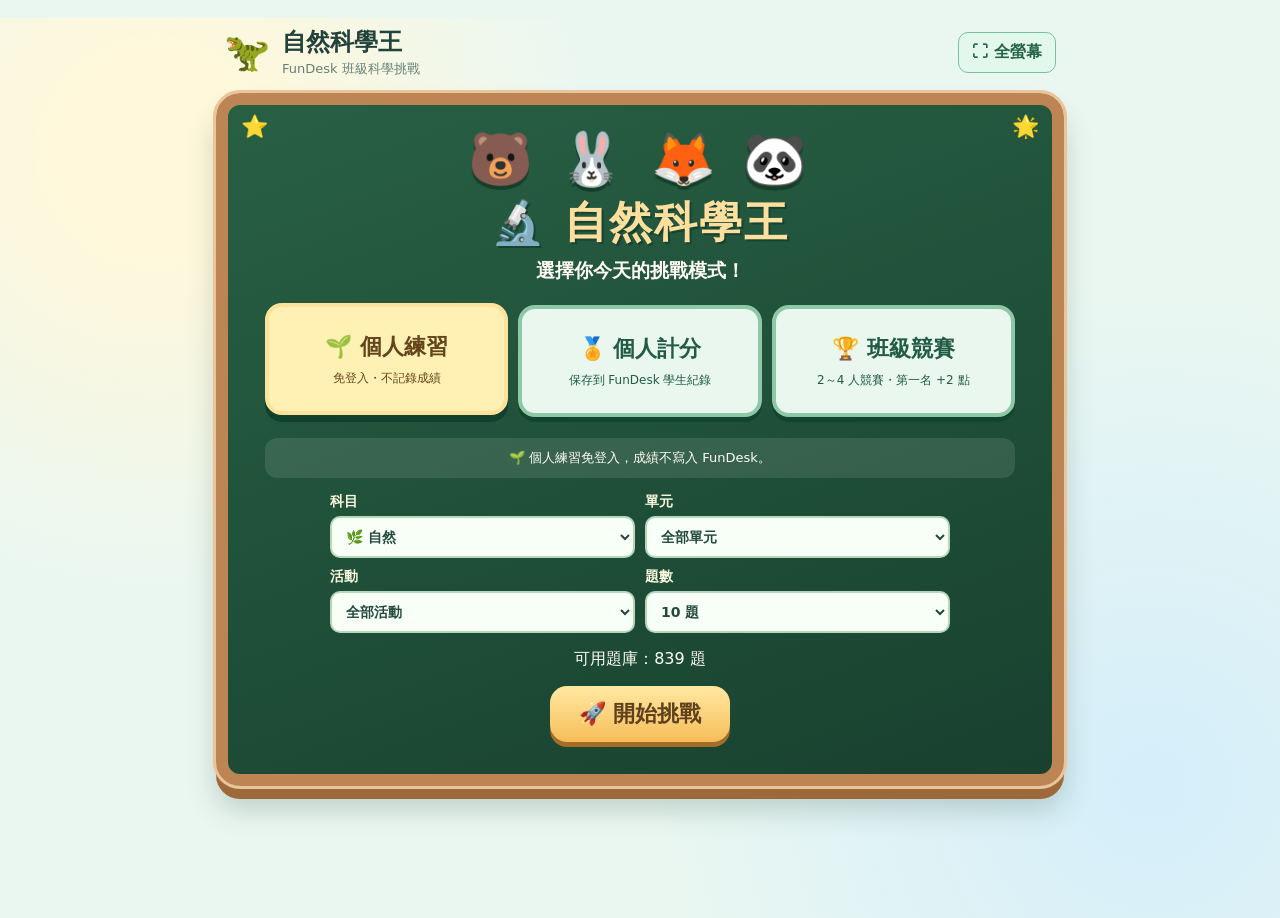
==== commit b821546b: "自然科學王舊入口導向新版個人練習、個人計分與班級競賽首頁" ====
--- a/index.html
+++ b/index.html
@@ -1,441 +1 @@
-<!doctype html><html lang="zh-Hant"><head><meta charset="utf-8"><meta name="viewport" content="width=device-width,initial-scale=1"><title>自然科任 FunDesk｜七班教學工作台</title><style>:root{--bg:#f5f7fb;--white:#fff;--ink:#1f2b42;--muted:#718096;--line:#e1e7f1;--blue:#446cda;--navy:#172744;--mint:#e8f8f1;--gold:#fff3d6;--danger:#bd4a56;--shadow:0 8px 24px rgba(33,48,86,.06)}*{box-sizing:border-box}body{margin:0;background:var(--bg);color:var(--ink);font-family:'Noto Sans TC','Microsoft JhengHei',system-ui,sans-serif;font-size:15px}.shell{display:flex;min-height:100vh}.sidebar{width:250px;flex-shrink:0;background:var(--navy);color:white;display:flex;flex-direction:column;padding:25px 16px;position:sticky;top:0;height:100vh}.brand{display:flex;align-items:center;gap:10px;padding:0 9px 27px}.brandmark{background:#b3e9da;color:#114c53;font-weight:bold;font-size:25px;width:42px;height:42px;border-radius:13px;display:grid;place-items:center}.brand b{font-size:17px}.brand small{display:block;color:#acbad4;margin-top:5px;font-size:11px}.fieldlabel{font-size:12px;color:#b6c4df;margin:0 10px 7px}.classSelect{width:100%;border:1px solid #51678a;border-radius:10px;background:#283c60;color:white;font-size:17px;font-weight:750;padding:12px}.mini{color:#b8c5da;font-size:11px;line-height:1.8;margin:11px 10px 16px}nav{display:grid;gap:4px}nav button{background:transparent;color:#c2cee0;border:0;text-align:left;border-radius:10px;padding:12px 13px;font-size:14px;cursor:pointer;display:flex;justify-content:space-between}nav button:hover{background:#2a3d5b;color:white}nav button.active{background:#e5f0ff;color:#1e467f;font-weight:800}nav i{font-style:normal;background:#f5d7bd;color:#824b25;border-radius:12px;min-width:20px;text-align:center}.sidebarFoot{font-size:11px;margin-top:auto;line-height:1.8;color:#b6c4db;padding:13px 9px 0;border-top:1px solid #42516b}.sidebarFoot strong{color:#ffdf97}.sidebarFoot span{opacity:.7}.main{flex:1;min-width:0;padding:25px 35px 70px;max-width:1500px;margin:auto}.topbar{display:flex;justify-content:space-between;align-items:center;gap:15px;margin-bottom:24px}.eyebrow{font-size:11px;font-weight:800;letter-spacing:2px;color:#6980a8}.topbar h1{margin:5px 0;font-size:29px}.topbar p{margin:4px 0;color:#76869c;font-size:13px}.topActions{display:flex;gap:12px;align-items:center}.topActions label{font-size:12px;color:var(--muted);display:flex;align-items:center;gap:8px}.btn,input,select,textarea{font:inherit}.btn{border:0;cursor:pointer;border-radius:10px;padding:10px 15px;background:var(--blue);color:white;font-weight:750}.btn:hover{filter:brightness(.95)}.btn.outline{background:white;color:#344d75;border:1px solid #d3dceb}.btn.soft{background:#edf3ff;color:#365fbd}.btn.danger{background:#fff0ef;color:#ae3945}.btn.small{font-size:12px;padding:7px 10px}.btn:disabled{opacity:.45;cursor:not-allowed}input,select,textarea{border:1px solid #d7dfeb;border-radius:9px;padding:10px;background:white;max-width:100%}textarea{width:100%;min-height:70px}input[type="date"]{font-size:13px}.stats{display:grid;grid-template-columns:repeat(4,minmax(0,1fr));gap:14px;margin-bottom:20px}.stat{background:white;padding:19px 20px;border:1px solid var(--line);border-radius:15px;box-shadow:var(--shadow)}.stat span{color:#7788a2;font-size:12px}.stat strong{display:block;font-size:27px;margin-top:4px}.stat small{font-size:11px;color:#9aa7b8}.gridMain{display:grid;grid-template-columns:minmax(0,1.65fr) minmax(255px,.75fr);gap:18px}.panel{background:white;border:1px solid var(--line);box-shadow:var(--shadow);border-radius:16px;padding:20px;margin-bottom:18px;min-width:0}.panelHead{display:flex;justify-content:space-between;align-items:center;flex-wrap:wrap;gap:10px;margin-bottom:17px}.panel h2{font-size:17px;margin:0}.hint{font-size:12px;color:#8290a4;line-height:1.7}.row{display:flex;flex-wrap:wrap;gap:9px;align-items:center}.switch{display:flex;gap:4px;background:#f0f3f9;padding:4px;border-radius:10px}.switch button{background:transparent;border:0;border-radius:8px;padding:9px 13px;cursor:pointer;color:#677692}.switch button.active{background:#fff;color:#2d55b0;box-shadow:0 2px 6px #0001;font-weight:800}.seatstage{background:#edf2f8;color:#8798ae;text-align:center;width:55%;margin:0 auto 18px;border-radius:0 0 16px 16px;padding:8px;font-size:12px;letter-spacing:3px}.seats{display:grid;grid-template-columns:repeat(6,minmax(0,1fr));gap:9px}.seat{min-height:88px;padding:9px 4px;border-radius:12px;background:#fff;border:1.5px solid #d6e0ed;cursor:pointer;display:flex;flex-direction:column;align-items:center;justify-content:center;gap:5px;color:var(--ink);transition:.12s}.seat:hover{border-color:var(--blue);transform:translateY(-2px);box-shadow:0 5px 13px #3562ad20}.seat b{font-size:14px}.seat small{font-size:11px;color:#7a8da8}.seat.warn{background:#fff8e5;border-color:#f4cf77}.seat.absent{background:#fff0f2;border-color:#ef9da6}.seat.empty{color:#a7b5c8;border-style:dashed}.seat.dragover{outline:3px solid #4a74d0}.pill{display:inline-block;font-size:11px;font-weight:800;border-radius:5px;padding:3px 6px;background:#eef3ff;color:#4966aa}.pill.warn{background:#fff0c9;color:#91600c}.pill.red{background:#ffe4e6;color:#a74550}.pill.green{background:#ddf7e9;color:#237654}.pill.purple{background:#f2e8ff;color:#784bb0}.metricRow{display:flex;gap:7px;justify-content:center;flex-wrap:wrap}.badgeDot{font-size:10px;color:#b34850;font-weight:800}.list{display:grid;gap:10px}.item{border:1px solid var(--line);padding:13px 14px;border-radius:11px;display:flex;gap:10px;justify-content:space-between;align-items:center}.item b{font-size:14px}.item small{display:block;font-size:11px;color:#8090a5;margin-top:5px}.itemActions{display:flex;gap:5px;flex-shrink:0}.muted{color:var(--muted)}.emptymsg{color:#8694a5;background:#f6f8fc;text-align:center;padding:36px 10px;border-radius:12px;font-size:13px}.formgrid{display:grid;grid-template-columns:repeat(2,minmax(0,1fr));gap:13px}.formgrid label{display:grid;gap:6px;font-size:12px;color:#697a91}.tablewrap{overflow:auto}table{border-collapse:collapse;width:100%;min-width:620px;font-size:13px}th{text-align:left;background:#f4f7fc;color:#647690;font-weight:750}th,td{padding:11px;border-bottom:1px solid #e6ebf2;vertical-align:top}td button{text-align:left}tbody tr:hover{background:#fbfcff}.actions{display:flex;gap:8px;flex-wrap:wrap;margin-top:13px}.viewFilter{display:flex;align-items:center;gap:10px;flex-wrap:wrap}.twoCols{display:grid;grid-template-columns:repeat(2,minmax(0,1fr));gap:16px}.taskcard{border:1px solid var(--line);border-radius:11px;padding:13px;cursor:pointer;display:block}.taskcard:hover{border-color:#8babe8}.taskcard strong{display:block;margin:7px 0}.taskcard small{color:#8190a4}.tagline{display:flex;gap:7px;flex-wrap:wrap}.dialog{position:relative;background:white;width:min(740px,95vw);max-height:91vh;overflow:auto;border-radius:17px;box-shadow:0 20px 70px #0004;padding:25px;z-index:2}.modal{position:fixed;inset:0;display:grid;place-items:center;z-index:10}.modal.hidden{display:none}.shade{position:absolute;inset:0;background:#15253d9e}.close{position:absolute;right:17px;top:12px;background:#f1f4f8;border:0;border-radius:30px;width:32px;height:32px;font-size:23px;cursor:pointer}.studentHeader{display:flex;justify-content:space-between;align-items:center;padding-right:35px;border-bottom:1px solid var(--line);padding-bottom:15px;margin-bottom:18px}.studentHeader h2{margin:2px 0}.sectionLabel{font-weight:800;font-size:13px;margin:20px 0 10px}.record{border-bottom:1px solid #edf1f5;padding:8px 2px;font-size:12px}.record span{color:#778aa0}.notice{background:#fff8e9;border:1px solid #f6dfaa;color:#7c602d;padding:13px;border-radius:9px;font-size:12px;line-height:1.7}.success{background:#e9f8ef;border:1px solid #bbebca;color:#237250;padding:10px 13px;border-radius:8px;font-size:12px}.subNav{margin:12px 0}.toolDisplay{font-size:48px;text-align:center;font-weight:850;padding:40px 10px;background:#f2f5fb;border-radius:12px}.pointsPositive{color:#26714d}.pointsNegative{color:#b34b50}.calendarList{display:grid;gap:10px}.lesson{padding:10px 13px;border:1px solid #e3e9f2;border-radius:11px}.lesson.rush{border-left:4px solid #c58b2d}.lesson.exam{border-left:4px solid #4c75c5}.lesson h3{font-size:14px;margin:5px 0}.lesson small{color:#8795a9}.kbd{padding:3px 6px;border:1px solid #dadfea;border-radius:5px;font-size:11px}.compact p{margin:7px 0}.smalldetails{font-size:11px;color:#8490a3}@media(max-width:1080px){.sidebar{width:213px}.main{padding:22px}.gridMain{grid-template-columns:1fr}.seats{grid-template-columns:repeat(6,1fr)}}@media(max-width:730px){.shell{display:block}.sidebar{position:relative;width:auto;height:auto;padding:16px}.brand{padding-bottom:12px}.sidebarFoot,.mini{display:none}nav{display:flex;overflow:auto;gap:5px;padding-top:10px}nav button{white-space:nowrap;flex-shrink:0;font-size:12px;padding:9px}.main{padding:17px 12px}.topbar{align-items:start;flex-wrap:wrap}.topbar h1{font-size:24px}.stats{grid-template-columns:repeat(2,1fr);gap:8px}.stat{padding:12px}.seats{grid-template-columns:repeat(4,1fr);gap:5px}.seat{min-height:73px;padding:5px}.seat b{font-size:12px}.panel{padding:13px}.twoCols,.formgrid{grid-template-columns:1fr}.topActions{width:100%;justify-content:space-between}}@media print{.sidebar,.topActions,.btn,.actions,.switch{display:none!important}.main{padding:0}.panel{box-shadow:none}.stats{gap:4px}body{background:#fff}}
-
-/* 五組實驗教室：黑板在最上方；前排第1、2、3組；後排第4、5組 */
-.labRoom{display:flex;flex-direction:column;gap:27px;max-width:860px;margin:0 auto}.labBack,.labFront{display:grid;gap:20px;align-items:start}.labBack{grid-template-columns:repeat(2,minmax(0,1fr));width:72%;margin:auto}.labFront{grid-template-columns:repeat(3,minmax(0,1fr))}.labGroup{min-width:0}.labGroupSeats{display:grid;grid-template-columns:repeat(2,minmax(0,1fr));border:2px solid #a9b5c8;border-radius:8px;overflow:hidden}.labGroupSeats .seat{border:1px solid #b7c3d4;border-radius:0;min-height:70px;min-width:0;padding:6px 2px;box-shadow:none}.labGroupSeats .seat:hover{transform:none;background:#eaf1ff}.labGroupLabel{text-align:center;font-size:13px;font-weight:750;color:#60728c;padding-top:7px}.labBlackboard{width:80%;background:#e8eef7;border:2px solid #8b9aaf;color:#263e5b;text-align:center;margin:0 auto;border-radius:5px;padding:12px;font-size:20px;font-weight:800;letter-spacing:8px}.templateSeat{background:#fffaf0!important}.templateSeat.picked{outline:4px solid #f0ac49;outline-offset:-4px}.labRoom .seat b{font-size:14px}.labRoom .seat small{font-size:10px}@media(max-width:650px){.labBack{width:83%}.labBack,.labFront{gap:9px}.labGroupSeats .seat{min-height:65px}.labRoom .seat b{font-size:11px}.labRoom .seat small{font-size:9px}.labGroupLabel{font-size:11px}.labRoom{gap:20px}.labBlackboard{font-size:15px}}
-
-/* v1.2 實驗座位：每組明確區隔並保留既有交換座位事件 */
-.labRoom{max-width:950px;gap:20px}
-.labZone{padding:10px 0 2px}
-.labZoneLabel{font-size:12px;font-weight:800;text-align:center;color:#667895;letter-spacing:2px;margin:0 0 10px}
-.labBack{width:80%;gap:18px}
-.labFront{gap:12px}
-.labGroup{background:#f9fbff;border:2px solid #b5c5da;border-radius:14px;padding:10px;min-width:0;box-shadow:0 2px 5px #243c5811}
-.labGroupHeader{display:flex;justify-content:space-between;align-items:center;gap:5px;flex-wrap:wrap;border-bottom:1px solid #d7e0ec;padding:2px 2px 9px;margin-bottom:9px}
-.labGroupHeader strong{font-size:18px;color:#253c61;white-space:nowrap}
-.labGroupHeader span{font-size:10px;color:#5f728e;font-weight:650}
-.labGroupSeats{border:1px solid #c5d0dd;border-radius:6px}
-.labGroupSeats .seat{min-height:84px;background:#fff}
-.labGroupFooter{font-size:10px;text-align:center;color:#788ba6;padding-top:8px}
-.labGroup.group-1{border-top:5px solid #7495c8}
-.labGroup.group-2{border-top:5px solid #6b9f95}
-.labGroup.group-3{border-top:5px solid #a08cc4}
-.labGroup.group-4{border-top:5px solid #cd9d65}
-.labGroup.group-5{border-top:5px solid #8e9cba}
-.labGroup .seat small{font-size:10px}
-.labGroup .seat b{font-size:13px;overflow-wrap:anywhere;text-align:center}
-@media(max-width:980px){.labBack{width:92%}.labRoom{gap:16px}.labGroup{padding:7px}.labGroupHeader strong{font-size:16px}.labGroupSeats .seat{min-height:77px}}
-@media(max-width:650px){.labBack{width:100%;gap:7px}.labFront{gap:6px}.labGroup{padding:5px;border-width:1px;border-radius:9px}.labGroupHeader{justify-content:center;text-align:center;gap:1px}.labGroupHeader span{font-size:9px}.labGroupHeader strong{font-size:14px}.labGroupSeats .seat{min-height:67px;padding:4px 1px}.labGroup .seat b{font-size:11px}.labGroup .seat small{font-size:8px}.labGroupFooter{font-size:8px}}
-
-/* 主頁教學遊戲與學習平台入口 */
-.quicklinks{margin-bottom:18px}.quicklinkGrid{display:grid;grid-template-columns:repeat(4,minmax(0,1fr));gap:12px}.quickLink{display:flex;flex-direction:column;align-items:flex-start;justify-content:center;gap:8px;min-height:118px;padding:16px;border:1px solid #cbd5e1;border-radius:14px;background:#f8fafc;color:#172554;text-decoration:none;text-align:left;cursor:pointer;font:inherit}.quickLink:hover,.quickLink:focus-visible{border-color:#2563eb;box-shadow:0 2px 12px #1e40af20}.quickLink small{color:#475569;font-size:12px}.quickLink .quickIcon{font-size:24px}.quickLink.missing{background:#fffaf0;border-style:dashed;color:#6b4e16}.linkField{display:block;margin:14px 0}.linkField strong{display:block;margin-bottom:7px}.linkField input{display:block;width:100%;padding:11px;border:1px solid #94a3b8;border-radius:9px}@media(max-width:950px){.quicklinkGrid{grid-template-columns:repeat(2,minmax(0,1fr))}}@media(max-width:530px){.quicklinkGrid{grid-template-columns:1fr 1fr;gap:7px}.quickLink{padding:11px;min-height:115px}.quickLink strong{font-size:14px}}
-
-/* Teacher dashboard extension */
-.personGrid{display:grid;grid-template-columns:repeat(auto-fit,minmax(125px,1fr));gap:10px;margin:16px 0}.personCard{border:2px solid #dce4f0;background:white;min-height:92px;padding:12px 9px;border-radius:12px;display:flex;flex-direction:column;align-items:center;gap:5px;cursor:pointer;color:var(--ink)}.personCard b{font-size:15px}.personCard span{font-size:13px}.personCard strong{color:#29619c}.personCard.selected{background:#e9f3ff;border-color:#4376d6;box-shadow:0 0 0 2px #4376d62b}.personCard.missing{background:#fff0f1;border-color:#eda5ad}.personCard.needsFix{background:#fff4d7;border-color:#eec776}.personCard.done{background:#e9f8f1;border-color:#9ed6b9}.personCard small{font-size:10px;color:#77869c}.inlineLabel{display:flex;gap:10px;align-items:center;flex-wrap:wrap;margin-top:16px}.behaviorGrid{display:grid;grid-template-columns:repeat(4,minmax(0,1fr));gap:10px}.behaviorButton{padding:16px 9px;border-radius:12px;border:1px solid #cad6e8;background:#f2f6fd;cursor:pointer;display:grid;gap:5px;text-align:center}.behaviorButton b{font-size:19px;color:#2b5c9d}.behaviorButton span{font-size:13px}.boardGrid{display:grid;grid-template-columns:repeat(auto-fit,minmax(110px,1fr));gap:15px;margin:16px 0}.boardPerson{padding:25px 12px;border:2px solid #dca9a4;border-radius:12px;background:#fff8f3;cursor:pointer;display:grid;gap:10px;text-align:center}.boardPerson strong{font-size:29px}.boardPerson span{font-size:15px}.boardPanel:fullscreen{overflow:auto;padding:5vw;background:white}.boardPanel:fullscreen .boardPerson strong{font-size:45px}.quizStats{font-size:18px;font-weight:700;margin:10px 0}.quizHistory{display:grid;gap:8px}.quizRow{display:flex;flex-wrap:wrap;align-items:center;gap:8px;border-bottom:1px solid #e5ebf3;padding:10px 0}.quizRow strong{min-width:90px}.quizRow span{flex:1;min-width:65px}.boardPanel{overflow:auto}@media(max-width:700px){.behaviorGrid{grid-template-columns:repeat(2,1fr)}.personGrid{grid-template-columns:repeat(3,minmax(0,1fr))}}
-
-/* 2026-11-09：桌面版左側功能選單獨立使用滑鼠滾輪捲動。 */
-@media (min-width:731px){
-  .sidebar{
-    overflow-y:auto;
-    overflow-x:hidden;
-    overscroll-behavior-y:contain;
-    scrollbar-width:thin;
-    scrollbar-color:#7e96ba #172744;
-  }
-  .sidebar nav{flex-shrink:0;}
-  .sidebar::-webkit-scrollbar{width:9px;}
-  .sidebar::-webkit-scrollbar-track{background:#172744;}
-  .sidebar::-webkit-scrollbar-thumb{background:#627fa8;border-radius:8px;border:2px solid #172744;}
-}
-/* 手機版維持原本橫向功能列，不套用桌面版垂直捲動。 */
-@media (max-width:730px){
-  .sidebar{overflow:visible;overscroll-behavior:auto;}
-  .sidebar nav{flex-shrink:1;overflow-x:auto;overflow-y:hidden;}
-}
-
-/* 自然科學王個人賽：課堂嵌入與問答側欄 */
-.quizStudio{display:grid;grid-template-columns:minmax(215px,0.8fr) minmax(360px,2.1fr) minmax(260px,1.05fr);gap:14px;align-items:start}
-.quizStudio>.panel{margin:0;min-width:0}
-.quizPickPanel{position:sticky;top:12px}
-.quizAnswerPanel{position:sticky;top:12px;max-height:calc(100vh - 35px);overflow:auto}
-.quizGamePanel .panelHead{display:flex;gap:9px;flex-wrap:wrap}
-.quizGameFrame{width:100%;height:min(71vh,690px);min-height:480px;border:1px solid #ccd8ef;border-radius:12px;background:#fff;display:block}
-.quizGameEmpty{min-height:320px;display:flex;flex-direction:column;align-items:center;justify-content:center;gap:10px;background:#f6f8fc;border:1px dashed #b7c8df;border-radius:12px;padding:25px;text-align:center}
-.quizStudio .toolDisplay{font-size:20px;min-height:70px;word-break:break-word}
-.quizStudio select,.quizStudio input[type=url]{width:100%;max-width:100%}
-.quizStudio .quizRow{align-items:start;flex-direction:column;gap:7px}
-.quizStudio .quizRow strong{min-width:0}
-.quizStudio .quizRow .actions{margin:0}
-.quizStudio .quizRow .btn{font-size:13px}
-.quizStudio .quizStats{font-size:15px}
-.quizStudentLabel{font-size:12px;font-weight:700;color:#526480;margin-top:9px;display:block}
-.quizGameUrl{display:flex;flex-wrap:wrap;align-items:end;gap:8px;margin-top:12px;padding-top:9px;border-top:1px solid #e8edf6}
-.quizGameUrl label{flex:1;min-width:170px}
-.quizGameHint{font-size:12px;color:#6b7890;margin:8px 0}
-@media(max-width:1200px){.quizStudio{grid-template-columns:minmax(210px,1fr) minmax(360px,2fr)}.quizAnswerPanel{grid-column:1/-1;position:static;max-height:none}.quizStudio .quizRow{flex-direction:row;align-items:center}}
-@media(max-width:780px){.quizStudio{grid-template-columns:minmax(0,1fr)}.quizPickPanel,.quizAnswerPanel{position:static;max-height:none}.quizGameFrame{height:580px;min-height:460px}.quizAnswerPanel{grid-column:auto}}
-
-/* FunDesk 原生單題問答 */
-.nativeQuiz{display:grid;gap:14px}.nativeQuiz .questionCard{border:2px solid #cee0fb;border-radius:18px;background:#f8fbff;padding:22px}.nativeQuiz .qstem{font-size:clamp(20px,2vw,29px);line-height:1.5;font-weight:800;color:#1d3555;margin:8px 0 18px;white-space:pre-wrap}.nativeQuiz .answerChoices{display:grid;grid-template-columns:repeat(2,minmax(0,1fr));gap:12px}.nativeQuiz .answerChoice{padding:18px 12px;min-height:78px;text-align:left;font-size:18px;font-weight:700;border-radius:14px;border:2px solid #c6d6ef;background:#fff;color:#243954;cursor:pointer;transition:.1s}.nativeQuiz .answerChoice:hover:not(:disabled){border-color:#4a7bdc;background:#eff5ff}.nativeQuiz .answerChoice:disabled{cursor:default;opacity:1}.nativeQuiz .answerChoice.correct{background:#ddf7e7;border-color:#30a86b}.nativeQuiz .answerChoice.wrong{background:#ffe5e5;border-color:#dd7272}.nativeQuiz .answerChoice span{display:inline-grid;place-items:center;width:28px;height:28px;border-radius:8px;background:#e4ebf8;margin-right:10px}.nativeQuiz .gameFeedback{border-radius:12px;padding:18px;background:#eef7ff;font-size:18px;line-height:1.6}.nativeQuiz .gameFeedback.win{background:#dff9eb;color:#115d32}.nativeQuiz .gameFeedback.lose{background:#fff0df;color:#884214}.nativeQuiz .gameStatus{font-size:13px;color:#62728d;margin-bottom:7px}.nativeQuiz .sourceStatus{font-size:13px;color:#58708c}.nativeQuiz .sourceError{color:#a23e2f}.quizStudio select{max-width:100%;width:100%}.quizPickPanel .btn{white-space:normal}.nativeQuiz .questionCard button:focus-visible{outline:3px solid #2a74d6;outline-offset:3px}
-@media(max-width:800px){.nativeQuiz .answerChoices{grid-template-columns:1fr}.nativeQuiz .answerChoice{min-height:62px}}
-
-.quizUnitSelector{border:1px solid #d9e3f0;border-radius:14px;background:#f7faff;padding:14px;margin-bottom:12px}
-.quizFilterRow{display:flex;gap:10px;flex-wrap:wrap;align-items:end}.quizFilterRow label{flex:1;min-width:150px}
-.unitSelectGrid{display:grid;grid-template-columns:repeat(auto-fit,minmax(150px,1fr));gap:9px;margin:12px 0}
-.unitSelectCard{border:2px solid #c9d7ea;background:white;border-radius:12px;padding:13px 10px;cursor:pointer;text-align:left;display:flex;flex-direction:column;gap:7px;color:#24354b;min-height:72px;font:inherit}
-.unitSelectCard.selected{border-color:#315cbd;background:#eaf0ff;box-shadow:0 0 0 2px #315cbd20}.unitSelectCard small{color:#60748a}.unitSelectCard:focus-visible{outline:3px solid #fbbf24;outline-offset:2px}
-</style></head><body>
-<div class="shell">
- <aside class="sidebar"><div class="brand"><span class="brandmark">✦</span><div><b>自然科任 FunDesk</b><small>五年級科任教學工作台</small></div></div>
- <label class="fieldlabel" for="classSelect">目前班級</label><select id="classSelect" class="classSelect"></select>
- <div class="mini">115學年度 · 第一學期<br>課程：神祕的天空／燃燒與生鏽</div>
- <nav id="nav"><button data-view="seats" class="active">▦　座位表總覽</button><button data-view="attention">▤　待追蹤清單 <i id="sidebarPending"></i></button><button data-view="attendance">◷　出勤紀錄</button><button data-view="tasks">☑　習作／實驗／考試</button><button data-view="schedule">▣　七班教學進度</button><button data-view="points">★　全班加減分</button><button data-view="correction">☑　作業訂正</button><button data-view="board">▣　作業播放表</button><button data-view="quiz">🎯　抽籤問答</button><button data-view="students">♙　學生名單</button><button data-view="tools">◴　課堂小工具</button><button data-view="settings">⚙　資料管理</button></nav>
- <div class="sidebarFoot">單機資料儲存在這台瀏覽器<br><strong>請定期匯出備份</strong><br><span>非方方老師官方產品</span></div>
- </aside>
- <main class="main"><header class="topbar"><div><div class="eyebrow">SCIENCE CLASSROOM · 115-1</div><h1 id="pageTitle">座位表總覽</h1><p id="pageSub">點選座位即可查看學生紀錄並進行課堂操作</p></div><div class="topActions"><label>紀錄日期 <input type="date" id="sessionDate"></label><button id="backupTop" class="btn outline">↓ 備份</button></div></header>
- <div id="stats" class="stats"></div><div id="content"></div></main>
-</div>
-<div id="siteError" hidden role="alert" style="position:fixed;right:14px;bottom:14px;z-index:9999;background:#fff2f2;color:#9a1a1a;border:2px solid #d04444;border-radius:10px;padding:12px;max-width:440px;font-size:14px;"></div><div id="modal" class="modal hidden"><div class="shade" data-close="true"></div><section class="dialog"><button class="close" data-close="true">×</button><div id="modalContent"></div></section></div>
-<input hidden type="file" id="csvImport" accept=".csv,text/csv"><input hidden type="file" id="jsonImport" accept=".json,application/json"><script>window.addEventListener('error',function(e){let el=document.getElementById('siteError');if(el){el.hidden=false;el.textContent='網站程式發生錯誤：'+(e.message||'請重新整理頁面');}});</script><script>window.SCIENCE_SCHEDULE={"501":[{"date":"2026/11/16","week":12,"day":"一","period":"第5節","type":"一般教學","topic":"不同季節日出日落的位置與時間","unit":"第三單元","rush":false},{"date":"2026/11/19","week":12,"day":"四","period":"第1節","type":"一般教學","topic":"太陽方位及高度角觀測準備","unit":"第三單元","rush":false},{"date":"2026/11/19","week":12,"day":"四","period":"第2節","type":"實驗／實作","topic":"【實驗】方位盤與高度角觀測","unit":"第三單元","rush":false},{"date":"2026/11/23","week":13,"day":"一","period":"第5節","type":"一般教學","topic":"太陽觀測記錄、季節變化分析","unit":"第三單元","rush":false},{"date":"2026/11/26","week":13,"day":"四","period":"第1節","type":"實驗課／整合教學","topic":"太陽是恆星與恆星特性＋實作","unit":"第三單元","rush":false},{"date":"2026/11/26","week":13,"day":"四","period":"第2節","type":"實驗課／整合教學","topic":"太陽系組成與八大行星＋實作","unit":"第三單元","rush":false},{"date":"2026/11/30","week":14,"day":"一","period":"第5節","type":"一般教學","topic":"太陽系模型與行星比較","unit":"第三單元","rush":false},{"date":"2026/12/03","week":14,"day":"四","period":"第1節","type":"一般教學","topic":"星星與星座的辨識","unit":"第三單元","rush":false},{"date":"2026/12/03","week":14,"day":"四","period":"第2節","type":"一般教學","topic":"光年與星際距離","unit":"第三單元","rush":false},{"date":"2026/12/07","week":15,"day":"一","period":"第5節","type":"一般教學","topic":"北極星與尋找方法","unit":"第三單元","rush":false},{"date":"2026/12/10","week":15,"day":"四","period":"第1節","type":"實驗課／整合教學","topic":"星座盤與四季星空觀察；四季星空歸納、單元重點複習＋實作","unit":"第三單元","rush":true},{"date":"2026/12/10","week":15,"day":"四","period":"第2節","type":"單元考","topic":"第三單元「神祕的天空」單元考試（整節）","unit":"第三單元","rush":false},{"date":"2026/12/14","week":16,"day":"一","period":"第5節","type":"檢討＋趕課","topic":"第三單元考卷檢討（20分鐘）＋空氣對燃燒的影響、問題與假設（精要講授20分鐘）","unit":"第四單元","rush":true},{"date":"2026/12/17","week":16,"day":"四","period":"第1節","type":"實驗／實作","topic":"【實驗】蠟燭與廣口瓶：空氣對燃燒影響","unit":"第四單元","rush":false},{"date":"2026/12/17","week":16,"day":"四","period":"第2節","type":"一般教學","topic":"實驗設計：操縱、控制與應變變因","unit":"第四單元","rush":false},{"date":"2026/12/21","week":17,"day":"一","period":"第5節","type":"一般教學","topic":"空氣組成與氧氣特性","unit":"第四單元","rush":false},{"date":"2026/12/24","week":17,"day":"四","period":"第1節","type":"實驗課／整合教學","topic":"【實驗】製造及檢驗氧氣（教師示範）＋實作","unit":"第四單元","rush":false},{"date":"2026/12/24","week":17,"day":"四","period":"第2節","type":"實驗課／整合教學","topic":"氧氣幫助燃燒、結果討論；燃燒三要素與著火＋實作","unit":"第四單元","rush":true},{"date":"2026/12/28","week":18,"day":"一","period":"第5節","type":"一般教學","topic":"火災預防與滅火原理","unit":"第四單元","rush":false},{"date":"2026/12/31","week":18,"day":"四","period":"第1節","type":"一般教學","topic":"常見滅火方式與安全應變","unit":"第四單元","rush":false},{"date":"2026/12/31","week":18,"day":"四","period":"第2節","type":"一般教學","topic":"鐵生鏽的現象與條件","unit":"第四單元","rush":false},{"date":"2027/01/04","week":19,"day":"一","period":"第5節","type":"實驗／實作","topic":"【實驗】鋼絲絨生鏽條件探究（設置）","unit":"第四單元","rush":false},{"date":"2027/01/07","week":19,"day":"四","period":"第1節","type":"實驗課／整合教學","topic":"【實驗】生鏽結果觀察、氧氣消耗；防鏽方法、實驗結論與單元複習＋實作","unit":"第四單元","rush":true},{"date":"2027/01/07","week":19,"day":"四","period":"第2節","type":"單元考","topic":"第四單元「燃燒與生鏽」單元考試（整節）","unit":"第四單元","rush":false},{"date":"2027/01/11","week":20,"day":"一","period":"第5節","type":"考卷檢討","topic":"第四單元考卷檢討（20分鐘）＋錯題補強與學期重點整理（20分鐘）","unit":"第四單元","rush":false}],"502":[{"date":"2026/11/16","week":12,"day":"一","period":"第1節","type":"一般教學","topic":"不同季節日出日落的位置與時間","unit":"第三單元","rush":false},{"date":"2026/11/16","week":12,"day":"一","period":"第2節","type":"一般教學","topic":"太陽方位及高度角觀測準備","unit":"第三單元","rush":false},{"date":"2026/11/17","week":12,"day":"二","period":"第5節","type":"實驗／實作","topic":"【實驗】方位盤與高度角觀測","unit":"第三單元","rush":false},{"date":"2026/11/23","week":13,"day":"一","period":"第1節","type":"實驗課／整合教學","topic":"太陽觀測記錄、季節變化分析＋實作","unit":"第三單元","rush":false},{"date":"2026/11/23","week":13,"day":"一","period":"第2節","type":"實驗課／整合教學","topic":"太陽是恆星與恆星特性；太陽系組成與八大行星＋實作","unit":"第三單元","rush":true},{"date":"2026/11/24","week":13,"day":"二","period":"第5節","type":"一般教學","topic":"太陽系模型與行星比較","unit":"第三單元","rush":false},{"date":"2026/11/30","week":14,"day":"一","period":"第1節","type":"一般教學","topic":"星星與星座的辨識","unit":"第三單元","rush":false},{"date":"2026/11/30","week":14,"day":"一","period":"第2節","type":"一般教學","topic":"光年與星際距離","unit":"第三單元","rush":false},{"date":"2026/12/01","week":14,"day":"二","period":"第5節","type":"一般教學","topic":"北極星與尋找方法","unit":"第三單元","rush":false},{"date":"2026/12/07","week":15,"day":"一","period":"第1節","type":"實驗課／整合教學","topic":"星座盤與四季星空觀察；四季星空歸納、單元重點複習＋實作","unit":"第三單元","rush":true},{"date":"2026/12/07","week":15,"day":"一","period":"第2節","type":"單元考","topic":"第三單元「神祕的天空」單元考試（整節）","unit":"第三單元","rush":false},{"date":"2026/12/08","week":15,"day":"二","period":"第5節","type":"停課","topic":"五年級校外教學（全日不上課）","unit":"—","rush":false},{"date":"2026/12/14","week":16,"day":"一","period":"第1節","type":"檢討＋趕課","topic":"第三單元考卷檢討（20分鐘）＋空氣對燃燒的影響、問題與假設（精要講授20分鐘）","unit":"第四單元","rush":true},{"date":"2026/12/14","week":16,"day":"一","period":"第2節","type":"實驗／實作","topic":"【實驗】蠟燭與廣口瓶：空氣對燃燒影響","unit":"第四單元","rush":false},{"date":"2026/12/15","week":16,"day":"二","period":"第5節","type":"一般教學","topic":"實驗設計：操縱、控制與應變變因","unit":"第四單元","rush":false},{"date":"2026/12/21","week":17,"day":"一","period":"第1節","type":"實驗課／整合教學","topic":"空氣組成與氧氣特性＋實作","unit":"第四單元","rush":false},{"date":"2026/12/21","week":17,"day":"一","period":"第2節","type":"實驗課／整合教學","topic":"【實驗】製造及檢驗氧氣（教師示範）＋實作","unit":"第四單元","rush":false},{"date":"2026/12/22","week":17,"day":"二","period":"第5節","type":"一般教學","topic":"氧氣幫助燃燒、結果討論","unit":"第四單元","rush":false},{"date":"2026/12/28","week":18,"day":"一","period":"第1節","type":"一般教學","topic":"燃燒三要素與著火","unit":"第四單元","rush":false},{"date":"2026/12/28","week":18,"day":"一","period":"第2節","type":"一般教學","topic":"火災預防與滅火原理","unit":"第四單元","rush":false},{"date":"2026/12/29","week":18,"day":"二","period":"第5節","type":"一般教學","topic":"常見滅火方式與安全應變","unit":"第四單元","rush":false},{"date":"2027/01/04","week":19,"day":"一","period":"第1節","type":"實驗課／整合教學","topic":"鐵生鏽的現象與條件＋實作","unit":"第四單元","rush":false},{"date":"2027/01/04","week":19,"day":"一","period":"第2節","type":"實驗課／整合教學","topic":"【實驗】鋼絲絨生鏽條件探究（設置）＋實作","unit":"第四單元","rush":false},{"date":"2027/01/05","week":19,"day":"二","period":"第5節","type":"實驗／實作","topic":"【實驗】生鏽結果觀察、氧氣消耗；防鏽方法、實驗結論與單元複習","unit":"第四單元","rush":true},{"date":"2027/01/11","week":20,"day":"一","period":"第1節","type":"單元考","topic":"第四單元「燃燒與生鏽」單元考試（整節）","unit":"第四單元","rush":false},{"date":"2027/01/11","week":20,"day":"一","period":"第2節","type":"考卷檢討","topic":"第四單元考卷檢討（20分鐘）＋錯題補強與學期重點整理（20分鐘）","unit":"第四單元","rush":false}],"503":[{"date":"2026/11/17","week":12,"day":"二","period":"第6節","type":"一般教學","topic":"不同季節日出日落的位置與時間","unit":"第三單元","rush":false},{"date":"2026/11/20","week":12,"day":"五","period":"第1節","type":"實驗／實作","topic":"太陽方位及高度角觀測準備；【實驗】方位盤與高度角觀測","unit":"第三單元","rush":true},{"date":"2026/11/20","week":12,"day":"五","period":"第2節","type":"一般教學","topic":"太陽觀測記錄、季節變化分析","unit":"第三單元","rush":false},{"date":"2026/11/24","week":13,"day":"二","period":"第6節","type":"一般教學","topic":"太陽是恆星與恆星特性；太陽系組成與八大行星","unit":"第三單元","rush":true},{"date":"2026/11/27","week":13,"day":"五","period":"第1節","type":"實驗課／整合教學","topic":"太陽系模型與行星比較＋實作","unit":"第三單元","rush":false},{"date":"2026/11/27","week":13,"day":"五","period":"第2節","type":"實驗課／整合教學","topic":"星星與星座的辨識；光年與星際距離＋實作","unit":"第三單元","rush":true},{"date":"2026/12/01","week":14,"day":"二","period":"第6節","type":"一般教學","topic":"北極星與尋找方法","unit":"第三單元","rush":false},{"date":"2026/12/04","week":14,"day":"五","period":"第1節","type":"一般教學","topic":"星座盤與四季星空觀察；四季星空歸納、單元重點複習","unit":"第三單元","rush":true},{"date":"2026/12/04","week":14,"day":"五","period":"第2節","type":"單元考","topic":"第三單元「神祕的天空」單元考試（整節）","unit":"第三單元","rush":false},{"date":"2026/12/08","week":15,"day":"二","period":"第6節","type":"停課","topic":"五年級校外教學（全日不上課）","unit":"—","rush":false},{"date":"2026/12/11","week":15,"day":"五","period":"第1節","type":"檢討＋趕課","topic":"第三單元考卷檢討（20分鐘）＋空氣對燃燒的影響、問題與假設（精要講授20分鐘）","unit":"第四單元","rush":true},{"date":"2026/12/11","week":15,"day":"五","period":"第2節","type":"實驗課／整合教學","topic":"【實驗】蠟燭與廣口瓶：空氣對燃燒影響；實驗設計：操縱、控制與應變變因＋實作","unit":"第四單元","rush":true},{"date":"2026/12/15","week":16,"day":"二","period":"第6節","type":"一般教學","topic":"空氣組成與氧氣特性","unit":"第四單元","rush":false},{"date":"2026/12/18","week":16,"day":"五","period":"第1節","type":"實驗／實作","topic":"【實驗】製造及檢驗氧氣（教師示範）；氧氣幫助燃燒、結果討論","unit":"第四單元","rush":true},{"date":"2026/12/18","week":16,"day":"五","period":"第2節","type":"一般教學","topic":"燃燒三要素與著火；火災預防與滅火原理","unit":"第四單元","rush":true},{"date":"2026/12/22","week":17,"day":"二","period":"第6節","type":"一般教學","topic":"常見滅火方式與安全應變","unit":"第四單元","rush":false},{"date":"2026/12/25","week":17,"day":"五","period":"第1節","type":"停課","topic":"行憲紀念日放假","unit":"—","rush":false},{"date":"2026/12/25","week":17,"day":"五","period":"第2節","type":"停課","topic":"行憲紀念日放假","unit":"—","rush":false},{"date":"2026/12/29","week":18,"day":"二","period":"第6節","type":"實驗／實作","topic":"鐵生鏽的現象與條件；【實驗】鋼絲絨生鏽條件探究（設置）","unit":"第四單元","rush":true},{"date":"2027/01/01","week":18,"day":"五","period":"第1節","type":"停課","topic":"元旦放假","unit":"—","rush":false},{"date":"2027/01/01","week":18,"day":"五","period":"第2節","type":"停課","topic":"元旦放假","unit":"—","rush":false},{"date":"2027/01/05","week":19,"day":"二","period":"第6節","type":"實驗／實作","topic":"【實驗】生鏽結果觀察、氧氣消耗；防鏽方法、實驗結論與單元複習","unit":"第四單元","rush":true},{"date":"2027/01/08","week":19,"day":"五","period":"第1節","type":"單元考","topic":"第四單元「燃燒與生鏽」單元考試（整節）","unit":"第四單元","rush":false},{"date":"2027/01/08","week":19,"day":"五","period":"第2節","type":"考卷檢討","topic":"第四單元考卷檢討（20分鐘）＋錯題補強與學期重點整理（20分鐘）","unit":"第四單元","rush":false}],"504":[{"date":"2026/11/17","week":12,"day":"二","period":"第1節","type":"一般教學","topic":"不同季節日出日落的位置與時間","unit":"第三單元","rush":false},{"date":"2026/11/17","week":12,"day":"二","period":"第2節","type":"一般教學","topic":"太陽方位及高度角觀測準備","unit":"第三單元","rush":false},{"date":"2026/11/18","week":12,"day":"三","period":"第4節","type":"實驗／實作","topic":"【實驗】方位盤與高度角觀測；太陽觀測記錄、季節變化分析","unit":"第三單元","rush":true},{"date":"2026/11/24","week":13,"day":"二","period":"第1節","type":"實驗課／整合教學","topic":"太陽是恆星與恆星特性＋實作","unit":"第三單元","rush":false},{"date":"2026/11/24","week":13,"day":"二","period":"第2節","type":"實驗課／整合教學","topic":"太陽系組成與八大行星＋實作","unit":"第三單元","rush":false},{"date":"2026/11/25","week":13,"day":"三","period":"第4節","type":"一般教學","topic":"太陽系模型與行星比較；星星與星座的辨識","unit":"第三單元","rush":true},{"date":"2026/12/01","week":14,"day":"二","period":"第1節","type":"一般教學","topic":"光年與星際距離","unit":"第三單元","rush":false},{"date":"2026/12/01","week":14,"day":"二","period":"第2節","type":"一般教學","topic":"北極星與尋找方法","unit":"第三單元","rush":false},{"date":"2026/12/02","week":14,"day":"三","period":"第4節","type":"一般教學","topic":"星座盤與四季星空觀察；四季星空歸納、單元重點複習","unit":"第三單元","rush":true},{"date":"2026/12/08","week":15,"day":"二","period":"第1節","type":"停課","topic":"五年級校外教學（全日不上課）","unit":"—","rush":false},{"date":"2026/12/08","week":15,"day":"二","period":"第2節","type":"停課","topic":"五年級校外教學（全日不上課）","unit":"—","rush":false},{"date":"2026/12/09","week":15,"day":"三","period":"第4節","type":"單元考","topic":"第三單元「神祕的天空」單元考試（整節）","unit":"第三單元","rush":false},{"date":"2026/12/15","week":16,"day":"二","period":"第1節","type":"檢討＋趕課","topic":"第三單元考卷檢討（20分鐘）＋空氣對燃燒的影響、問題與假設（精要講授20分鐘）","unit":"第四單元","rush":true},{"date":"2026/12/15","week":16,"day":"二","period":"第2節","type":"實驗／實作","topic":"【實驗】蠟燭與廣口瓶：空氣對燃燒影響","unit":"第四單元","rush":false},{"date":"2026/12/16","week":16,"day":"三","period":"第4節","type":"一般教學","topic":"實驗設計：操縱、控制與應變變因","unit":"第四單元","rush":false},{"date":"2026/12/22","week":17,"day":"二","period":"第1節","type":"實驗課／整合教學","topic":"空氣組成與氧氣特性；【實驗】製造及檢驗氧氣（教師示範）＋實作","unit":"第四單元","rush":true},{"date":"2026/12/22","week":17,"day":"二","period":"第2節","type":"實驗課／整合教學","topic":"氧氣幫助燃燒、結果討論＋實作","unit":"第四單元","rush":false},{"date":"2026/12/23","week":17,"day":"三","period":"第4節","type":"一般教學","topic":"燃燒三要素與著火","unit":"第四單元","rush":false},{"date":"2026/12/29","week":18,"day":"二","period":"第1節","type":"一般教學","topic":"火災預防與滅火原理；常見滅火方式與安全應變","unit":"第四單元","rush":true},{"date":"2026/12/29","week":18,"day":"二","period":"第2節","type":"一般教學","topic":"鐵生鏽的現象與條件","unit":"第四單元","rush":false},{"date":"2026/12/30","week":18,"day":"三","period":"第4節","type":"實驗／實作","topic":"【實驗】鋼絲絨生鏽條件探究（設置）","unit":"第四單元","rush":false},{"date":"2027/01/05","week":19,"day":"二","period":"第1節","type":"實驗課／整合教學","topic":"【實驗】生鏽結果觀察、氧氣消耗；防鏽方法、實驗結論與單元複習＋實作","unit":"第四單元","rush":true},{"date":"2027/01/05","week":19,"day":"二","period":"第2節","type":"單元考","topic":"第四單元「燃燒與生鏽」單元考試（整節）","unit":"第四單元","rush":false},{"date":"2027/01/06","week":19,"day":"三","period":"第4節","type":"考卷檢討","topic":"第四單元考卷檢討（20分鐘）＋錯題補強與學期重點整理（20分鐘）","unit":"第四單元","rush":false}],"505":[{"date":"2026/11/16","week":12,"day":"一","period":"第3節","type":"一般教學","topic":"不同季節日出日落的位置與時間","unit":"第三單元","rush":false},{"date":"2026/11/16","week":12,"day":"一","period":"第4節","type":"一般教學","topic":"太陽方位及高度角觀測準備","unit":"第三單元","rush":false},{"date":"2026/11/19","week":12,"day":"四","period":"第7節","type":"實驗／實作","topic":"【實驗】方位盤與高度角觀測","unit":"第三單元","rush":false},{"date":"2026/11/23","week":13,"day":"一","period":"第3節","type":"實驗課／整合教學","topic":"太陽觀測記錄、季節變化分析＋實作","unit":"第三單元","rush":false},{"date":"2026/11/23","week":13,"day":"一","period":"第4節","type":"實驗課／整合教學","topic":"太陽是恆星與恆星特性＋實作","unit":"第三單元","rush":false},{"date":"2026/11/26","week":13,"day":"四","period":"第7節","type":"一般教學","topic":"太陽系組成與八大行星","unit":"第三單元","rush":false},{"date":"2026/11/30","week":14,"day":"一","period":"第3節","type":"一般教學","topic":"太陽系模型與行星比較","unit":"第三單元","rush":false},{"date":"2026/11/30","week":14,"day":"一","period":"第4節","type":"一般教學","topic":"星星與星座的辨識","unit":"第三單元","rush":false},{"date":"2026/12/03","week":14,"day":"四","period":"第7節","type":"一般教學","topic":"光年與星際距離","unit":"第三單元","rush":false},{"date":"2026/12/07","week":15,"day":"一","period":"第3節","type":"實驗課／整合教學","topic":"北極星與尋找方法＋實作","unit":"第三單元","rush":false},{"date":"2026/12/07","week":15,"day":"一","period":"第4節","type":"實驗課／整合教學","topic":"星座盤與四季星空觀察；四季星空歸納、單元重點複習＋實作","unit":"第三單元","rush":true},{"date":"2026/12/10","week":15,"day":"四","period":"第7節","type":"單元考","topic":"第三單元「神祕的天空」單元考試（整節）","unit":"第三單元","rush":false},{"date":"2026/12/14","week":16,"day":"一","period":"第3節","type":"檢討＋趕課","topic":"第三單元考卷檢討（20分鐘）＋空氣對燃燒的影響、問題與假設（精要講授20分鐘）","unit":"第四單元","rush":true},{"date":"2026/12/14","week":16,"day":"一","period":"第4節","type":"實驗／實作","topic":"【實驗】蠟燭與廣口瓶：空氣對燃燒影響","unit":"第四單元","rush":false},{"date":"2026/12/17","week":16,"day":"四","period":"第7節","type":"一般教學","topic":"實驗設計：操縱、控制與應變變因","unit":"第四單元","rush":false},{"date":"2026/12/21","week":17,"day":"一","period":"第3節","type":"實驗課／整合教學","topic":"空氣組成與氧氣特性＋實作","unit":"第四單元","rush":false},{"date":"2026/12/21","week":17,"day":"一","period":"第4節","type":"實驗課／整合教學","topic":"【實驗】製造及檢驗氧氣（教師示範）＋實作","unit":"第四單元","rush":false},{"date":"2026/12/24","week":17,"day":"四","period":"第7節","type":"一般教學","topic":"氧氣幫助燃燒、結果討論","unit":"第四單元","rush":false},{"date":"2026/12/28","week":18,"day":"一","period":"第3節","type":"一般教學","topic":"燃燒三要素與著火","unit":"第四單元","rush":false},{"date":"2026/12/28","week":18,"day":"一","period":"第4節","type":"一般教學","topic":"火災預防與滅火原理","unit":"第四單元","rush":false},{"date":"2026/12/31","week":18,"day":"四","period":"第7節","type":"一般教學","topic":"常見滅火方式與安全應變","unit":"第四單元","rush":false},{"date":"2027/01/04","week":19,"day":"一","period":"第3節","type":"實驗課／整合教學","topic":"鐵生鏽的現象與條件＋實作","unit":"第四單元","rush":false},{"date":"2027/01/04","week":19,"day":"一","period":"第4節","type":"實驗課／整合教學","topic":"【實驗】鋼絲絨生鏽條件探究（設置）＋實作","unit":"第四單元","rush":false},{"date":"2027/01/07","week":19,"day":"四","period":"第7節","type":"實驗／實作","topic":"【實驗】生鏽結果觀察、氧氣消耗；防鏽方法、實驗結論與單元複習","unit":"第四單元","rush":true},{"date":"2027/01/11","week":20,"day":"一","period":"第3節","type":"單元考","topic":"第四單元「燃燒與生鏽」單元考試（整節）","unit":"第四單元","rush":false},{"date":"2027/01/11","week":20,"day":"一","period":"第4節","type":"考卷檢討","topic":"第四單元考卷檢討（20分鐘）＋錯題補強與學期重點整理（20分鐘）","unit":"第四單元","rush":false}],"506":[{"date":"2026/11/19","week":12,"day":"四","period":"第4節","type":"一般教學","topic":"不同季節日出日落的位置與時間","unit":"第三單元","rush":false},{"date":"2026/11/20","week":12,"day":"五","period":"第3節","type":"一般教學","topic":"太陽方位及高度角觀測準備","unit":"第三單元","rush":false},{"date":"2026/11/20","week":12,"day":"五","period":"第4節","type":"實驗／實作","topic":"【實驗】方位盤與高度角觀測；太陽觀測記錄、季節變化分析","unit":"第三單元","rush":true},{"date":"2026/11/26","week":13,"day":"四","period":"第4節","type":"一般教學","topic":"太陽是恆星與恆星特性","unit":"第三單元","rush":false},{"date":"2026/11/27","week":13,"day":"五","period":"第3節","type":"實驗課／整合教學","topic":"太陽系組成與八大行星＋實作","unit":"第三單元","rush":false},{"date":"2026/11/27","week":13,"day":"五","period":"第4節","type":"實驗課／整合教學","topic":"太陽系模型與行星比較；星星與星座的辨識＋實作","unit":"第三單元","rush":true},{"date":"2026/12/03","week":14,"day":"四","period":"第4節","type":"一般教學","topic":"光年與星際距離","unit":"第三單元","rush":false},{"date":"2026/12/04","week":14,"day":"五","period":"第3節","type":"一般教學","topic":"北極星與尋找方法","unit":"第三單元","rush":false},{"date":"2026/12/04","week":14,"day":"五","period":"第4節","type":"一般教學","topic":"星座盤與四季星空觀察；四季星空歸納、單元重點複習","unit":"第三單元","rush":true},{"date":"2026/12/10","week":15,"day":"四","period":"第4節","type":"單元考","topic":"第三單元「神祕的天空」單元考試（整節）","unit":"第三單元","rush":false},{"date":"2026/12/11","week":15,"day":"五","period":"第3節","type":"檢討＋趕課","topic":"第三單元考卷檢討（20分鐘）＋空氣對燃燒的影響、問題與假設（精要講授20分鐘）","unit":"第四單元","rush":true},{"date":"2026/12/11","week":15,"day":"五","period":"第4節","type":"實驗課／整合教學","topic":"【實驗】蠟燭與廣口瓶：空氣對燃燒影響；實驗設計：操縱、控制與應變變因＋實作","unit":"第四單元","rush":true},{"date":"2026/12/17","week":16,"day":"四","period":"第4節","type":"一般教學","topic":"空氣組成與氧氣特性","unit":"第四單元","rush":false},{"date":"2026/12/18","week":16,"day":"五","period":"第3節","type":"實驗／實作","topic":"【實驗】製造及檢驗氧氣（教師示範）；氧氣幫助燃燒、結果討論","unit":"第四單元","rush":true},{"date":"2026/12/18","week":16,"day":"五","period":"第4節","type":"一般教學","topic":"燃燒三要素與著火；火災預防與滅火原理","unit":"第四單元","rush":true},{"date":"2026/12/24","week":17,"day":"四","period":"第4節","type":"一般教學","topic":"常見滅火方式與安全應變","unit":"第四單元","rush":false},{"date":"2026/12/25","week":17,"day":"五","period":"第3節","type":"停課","topic":"行憲紀念日放假","unit":"—","rush":false},{"date":"2026/12/25","week":17,"day":"五","period":"第4節","type":"停課","topic":"行憲紀念日放假","unit":"—","rush":false},{"date":"2026/12/31","week":18,"day":"四","period":"第4節","type":"實驗／實作","topic":"鐵生鏽的現象與條件；【實驗】鋼絲絨生鏽條件探究（設置）","unit":"第四單元","rush":true},{"date":"2027/01/01","week":18,"day":"五","period":"第3節","type":"停課","topic":"元旦放假","unit":"—","rush":false},{"date":"2027/01/01","week":18,"day":"五","period":"第4節","type":"停課","topic":"元旦放假","unit":"—","rush":false},{"date":"2027/01/07","week":19,"day":"四","period":"第4節","type":"實驗／實作","topic":"【實驗】生鏽結果觀察、氧氣消耗；防鏽方法、實驗結論與單元複習","unit":"第四單元","rush":true},{"date":"2027/01/08","week":19,"day":"五","period":"第3節","type":"單元考","topic":"第四單元「燃燒與生鏽」單元考試（整節）","unit":"第四單元","rush":false},{"date":"2027/01/08","week":19,"day":"五","period":"第4節","type":"考卷檢討","topic":"第四單元考卷檢討（20分鐘）＋錯題補強與學期重點整理（20分鐘）","unit":"第四單元","rush":false}],"507":[{"date":"2026/11/18","week":12,"day":"三","period":"第1節","type":"一般教學","topic":"不同季節日出日落的位置與時間","unit":"第三單元","rush":false},{"date":"2026/11/18","week":12,"day":"三","period":"第2節","type":"一般教學","topic":"太陽方位及高度角觀測準備","unit":"第三單元","rush":false},{"date":"2026/11/19","week":12,"day":"四","period":"第5節","type":"實驗／實作","topic":"【實驗】方位盤與高度角觀測","unit":"第三單元","rush":false},{"date":"2026/11/25","week":13,"day":"三","period":"第1節","type":"實驗課／整合教學","topic":"太陽觀測記錄、季節變化分析＋實作","unit":"第三單元","rush":false},{"date":"2026/11/25","week":13,"day":"三","period":"第2節","type":"實驗課／整合教學","topic":"太陽是恆星與恆星特性＋實作","unit":"第三單元","rush":false},{"date":"2026/11/26","week":13,"day":"四","period":"第5節","type":"一般教學","topic":"太陽系組成與八大行星","unit":"第三單元","rush":false},{"date":"2026/12/02","week":14,"day":"三","period":"第1節","type":"一般教學","topic":"太陽系模型與行星比較","unit":"第三單元","rush":false},{"date":"2026/12/02","week":14,"day":"三","period":"第2節","type":"一般教學","topic":"星星與星座的辨識","unit":"第三單元","rush":false},{"date":"2026/12/03","week":14,"day":"四","period":"第5節","type":"一般教學","topic":"光年與星際距離","unit":"第三單元","rush":false},{"date":"2026/12/09","week":15,"day":"三","period":"第1節","type":"實驗課／整合教學","topic":"北極星與尋找方法＋實作","unit":"第三單元","rush":false},{"date":"2026/12/09","week":15,"day":"三","period":"第2節","type":"實驗課／整合教學","topic":"星座盤與四季星空觀察；四季星空歸納、單元重點複習＋實作","unit":"第三單元","rush":true},{"date":"2026/12/10","week":15,"day":"四","period":"第5節","type":"單元考","topic":"第三單元「神祕的天空」單元考試（整節）","unit":"第三單元","rush":false},{"date":"2026/12/16","week":16,"day":"三","period":"第1節","type":"檢討＋趕課","topic":"第三單元考卷檢討（20分鐘）＋空氣對燃燒的影響、問題與假設（精要講授20分鐘）","unit":"第四單元","rush":true},{"date":"2026/12/16","week":16,"day":"三","period":"第2節","type":"實驗／實作","topic":"【實驗】蠟燭與廣口瓶：空氣對燃燒影響","unit":"第四單元","rush":false},{"date":"2026/12/17","week":16,"day":"四","period":"第5節","type":"一般教學","topic":"實驗設計：操縱、控制與應變變因","unit":"第四單元","rush":false},{"date":"2026/12/23","week":17,"day":"三","period":"第1節","type":"實驗課／整合教學","topic":"空氣組成與氧氣特性；【實驗】製造及檢驗氧氣（教師示範）＋實作","unit":"第四單元","rush":true},{"date":"2026/12/23","week":17,"day":"三","period":"第2節","type":"實驗課／整合教學","topic":"氧氣幫助燃燒、結果討論＋實作","unit":"第四單元","rush":false},{"date":"2026/12/24","week":17,"day":"四","period":"第5節","type":"一般教學","topic":"燃燒三要素與著火","unit":"第四單元","rush":false},{"date":"2026/12/30","week":18,"day":"三","period":"第1節","type":"一般教學","topic":"火災預防與滅火原理；常見滅火方式與安全應變","unit":"第四單元","rush":true},{"date":"2026/12/30","week":18,"day":"三","period":"第2節","type":"一般教學","topic":"鐵生鏽的現象與條件","unit":"第四單元","rush":false},{"date":"2026/12/31","week":18,"day":"四","period":"第5節","type":"實驗／實作","topic":"【實驗】鋼絲絨生鏽條件探究（設置）","unit":"第四單元","rush":false},{"date":"2027/01/06","week":19,"day":"三","period":"第1節","type":"實驗課／整合教學","topic":"【實驗】生鏽結果觀察、氧氣消耗；防鏽方法、實驗結論與單元複習＋實作","unit":"第四單元","rush":true},{"date":"2027/01/06","week":19,"day":"三","period":"第2節","type":"單元考","topic":"第四單元「燃燒與生鏽」單元考試（整節）","unit":"第四單元","rush":false},{"date":"2027/01/07","week":19,"day":"四","period":"第5節","type":"考卷檢討","topic":"第四單元考卷檢討（20分鐘）＋錯題補強與學期重點整理（20分鐘）","unit":"第四單元","rush":false}]};</script><script>(()=>{'use strict';
-const KEY='science_fundesk_v1';
-// 連結不包含學生資料，預設網址可由老師在主頁修改。
-const LINK_KEY='science_fundesk_links_v1';
-const LINK_DEFAULTS={personal:'',four:'',sky:'https://by92hpqcrx-cmd.github.io/sky-adventure/',learnmode:'https://www.learnmode.net/home/'};
-let quickLinks={...LINK_DEFAULTS};
-try{const x=JSON.parse(localStorage.getItem(LINK_KEY));if(x&&typeof x==='object')Object.keys(LINK_DEFAULTS).forEach(k=>{if(typeof x[k]==='string')quickLinks[k]=x[k]})}catch{}
-function safeLink(v){try{const u=new URL(v);return ['https:','http:'].includes(u.protocol)?u.href:''}catch{return ''}}
-function renderQuickLinks(){
- const cfg=[['personal','🎮','自然科學王・個人賽'],['four','🏆','自然科學王・四人搶答'],['sky','🌌','星空冒險島'],['learnmode','📚','學習吧']];
- return `<section class="panel quicklinks"><div class="panelHead"><h2>教學快捷入口</h2><button class="btn small outline" id="editQuickLinks">⚙ 設定連結</button></div><div class="quicklinkGrid">${cfg.map(([id,icon,title])=>{const link=safeLink(quickLinks[id]);return link?`<a class="quickLink" href="${esc(link)}" target="_blank" rel="noopener noreferrer"><span class="quickIcon">${icon}</span><strong>${title}</strong><small>開啟網站 ↗</small></a>`:`<button type="button" class="quickLink missing" data-edit-links="1"><span class="quickIcon">${icon}</span><strong>${title}</strong><small>尚未設定網址 · 點此設定</small></button>`}).join('')}</div><p class="hint">個人賽與四人搶答需填入自己的 GitHub Pages 網址；所有連結會在新分頁開啟。</p></section>`;
-}
-function openLinkSettings(){
- const cfg=[['personal','自然科學王・個人賽'],['four','自然科學王・四人搶答'],['sky','星空冒險島'],['learnmode','學習吧']];
- $('modalContent').innerHTML=`<h2>教學快捷入口設定</h2><p class="hint">網址只儲存在目前瀏覽器；必須是 http:// 或 https:// 網址。</p><form id="quickLinkForm">${cfg.map(([id,title])=>`<label class="linkField"><strong>${title}</strong><input type="url" name="${id}" value="${esc(quickLinks[id])}" placeholder="https://..."></label>`).join('')}<div class="actions"><button class="btn" type="submit">儲存四個連結</button><button class="btn outline" type="button" id="cancelQuickLinks">取消</button></div></form>`;
- $('modal').classList.remove('hidden');$('cancelQuickLinks').onclick=()=>$('modal').classList.add('hidden');
- $('quickLinkForm').onsubmit=e=>{e.preventDefault();const fd=new FormData(e.target);for(const k of Object.keys(LINK_DEFAULTS)){const v=String(fd.get(k)||'').trim();if(v&&!safeLink(v)){alert('網址格式有誤：'+k);return}quickLinks[k]=v}try{localStorage.setItem(LINK_KEY,JSON.stringify(quickLinks))}catch{}$('modal').classList.add('hidden');render()};
-}
-
-// 五組實驗桌：顯示方向為黑板在上；靠黑板第一至第三組，後方第四、第五組。
-const DEFAULT_LAB_TEMPLATE=[[14,29,19,9,4,24],[15,30,20,10,5,25],[11,26,16,6,1,21],[12,27,17,7,2,22],[13,28,18,8,3,23]];
-const CLASSES=['501','502','503','504','505','506','507'];const time={1:'08:50–09:30',2:'09:40–10:20',3:'10:35–11:15',4:'11:25–12:05',5:'13:20–14:00',6:'14:10–14:50',7:'15:00–15:40'};
-const titles={seats:'座位表總覽',attention:'待追蹤清單',attendance:'出勤紀錄',tasks:'習作／實驗／考試',schedule:'七班教學進度',points:'獎懲積點',correction:'作業訂正',board:'作業播放表',quiz:'抽籤問答',students:'學生名單',tools:'課堂小工具',settings:'資料管理'};
-const esc=s=>String(s??'').replace(/[&<>"']/g,c=>({'&':'&amp;','<':'&lt;','>':'&gt;','"':'&quot;',"'":'&#39;'}[c]));
-const today=()=>{let parts=new Intl.DateTimeFormat('en-US',{timeZone:'Asia/Taipei',year:'numeric',month:'2-digit',day:'2-digit'}).formatToParts(new Date());let v=Object.fromEntries(parts.map(x=>[x.type,x.value]));return `${v.year}-${v.month}-${v.day}`};
-const uid=()=>Date.now().toString(36)+Math.random().toString(36).slice(2,8);
-const parseWeek=d=>{const start=new Date('2026-11-16T12:00:00');const current=new Date(d+'T12:00:00');const n=Math.floor((current-start)/86400000/7);return Math.max(12,Math.min(20,12+n))};
-const makeState=()=>({version:1,classes:Object.fromEntries(CLASSES.map(cl=>[cl,{students:Array.from({length:30},(_,i)=>({id:uid(),no:i+1,name:`示範學生${String(i+1).padStart(2,'0')}`,notes:''})),seats:{normal:[],lab:[]},attendance:[],tasks:[],results:[],points:[]}]))});
-let db;try{db=JSON.parse(localStorage.getItem(KEY))}catch{}if(!db||!db.classes)db=makeState();
-if(!Array.isArray(db.labTemplate)||db.labTemplate.length!==5)db.labTemplate=DEFAULT_LAB_TEMPLATE.map(g=>[...g]);
-let cl='501',view='seats',layout='normal',studentId=null,selectedTask='',editSeats=false,editLabTemplate=false,templatePicked=null,toolTimer=null,timerSeconds=300,timerTick=null;
-const $=id=>document.getElementById(id);const cls=()=>db.classes[cl];const students=()=>cls().students;const student=id=>students().find(s=>s.id===id);const save=()=>{try{localStorage.setItem(KEY,JSON.stringify(db))}catch(e){alert('儲存失敗：瀏覽器儲存空間不足，請先匯出資料備份。')}};
-// 出勤採例外登記：只有「缺席」寫入資料，沒有紀錄即代表預設出席。
-const att=(sid,date)=>cls().attendance.some(x=>x.sid===sid&&x.date===date&&x.status==='缺席')?'缺席':'出席';
-function recordAttendance(sid,date,absent){
- if(!date)return;
- cls().attendance=cls().attendance.filter(x=>!(x.sid===sid&&x.date===date));
- if(absent)cls().attendance.push({sid,date,status:'缺席'});
- save();
-}
-const taskResult=(tid,sid)=>cls().results.find(x=>x.taskId===tid&&x.sid===sid);
-const taskStatus=(tid,sid)=>taskResult(tid,sid)?.status||'未登記';
-const ptotal=sid=>cls().points.filter(x=>x.sid===sid).reduce((a,x)=>a+Number(x.delta),0);
-const pending=(sid)=>cls().results.filter(x=>x.sid===sid&&['未繳交','待訂正','未完成','未交','缺考','待補考','補考未完成'].includes(x.status));
-const tally=()=>({missing:cls().results.filter(x=>['未繳交','待訂正','未完成','未交'].includes(x.status)).length,exam:cls().results.filter(x=>['缺考','待補考','補考未完成'].includes(x.status)).length,absent:cls().attendance.filter(x=>x.status==='缺席').length});
-function layoutMap(kind){
- const seats=cls().seats;const allowed=new Set(students().map(s=>s.id));
- if(kind==='lab'){
-  const prev=Array.isArray(seats.lab)&&seats.lab.length===30?seats.lab:null;
-  if(prev){const valid=prev.map(id=>allowed.has(id)?id:null);return valid;}
-  return db.labTemplate.flat().map(no=>students().find(s=>s.no===no)?.id||null);
- }
- let ar=(seats.normal||[]).filter(x=>x===null||allowed.has(x));
- if(!ar.length)ar=[...students()].sort((a,b)=>a.no-b.no).map(s=>s.id);
- return Array.from({length:Math.max(36,Math.ceil(ar.length/6)*6)},(_,i)=>ar[i]||null);
-}
-function labCell(index,seatIds){
- const no=db.labTemplate.flat()[index],sid=seatIds[index],s=student(sid);
- const ap=s?att(sid,$('sessionDate').value):'未登記',pd=s?pending(sid):[];
- const flagged=ap==='缺席'?'absent':pd.length?'warn':'';
- if(editLabTemplate){return `<button class="seat templateSeat ${templatePicked===index?'picked':''}" data-template-index="${index}" title="按兩個座位交換模板座號"><small>模板座號</small><b>${no} 號</b></button>`;}
- return `<button draggable="${editSeats}" class="seat labSeat ${flagged} ${s?'':'empty'}" data-seat="${index}" data-sid="${sid||''}" title="${s?esc(s.name):'尚無對應學生'}"><small>${no}號座位${s&&s.no!==no?' · 學生'+s.no+'號':''}</small><b>${s?esc(s.name):'空位'}</b><div class="metricRow">${ap==='缺席'?'<span class="badgeDot">缺席</span>':''}${pd.length?`<span class="badgeDot">待追 ${pd.length}</span>`:''}</div></button>`;
-}
-function labGroups(){
- const arr=layoutMap('lab');
- // 僅變更視覺顯示順序：第一組 ↔ 第三組；第四組 ↔ 第五組。
- // groupIndex 永遠保持資料所屬組別，不改動任何座號、姓名、分組、點數或紀錄。
- // 原資料索引：0=第四組、1=第五組、2=第一組、3=第二組、4=第三組。
- const frontGroups=[[4,'第三組'],[3,'第二組'],[2,'第一組']];
- const backGroups=[[1,'第五組'],[0,'第四組']];
- const groupInfo=(groupIndex,label)=>{
-  const ids=arr.slice(groupIndex*6,groupIndex*6+6);
-  const occupied=ids.filter(id=>id&&student(id)).length;
-  const pendingPeople=ids.filter(id=>id&&pending(id).length>0).length;
-  const absentees=ids.filter(id=>id&&att(id,$('sessionDate').value)==='缺席').length;
-  const details=editLabTemplate?'共用模板編輯中':`${occupied}／6 人 · 待追蹤 ${pendingPeople} 人${absentees?' · 今日缺席 '+absentees+' 人':''}`;
-  return `<section class="labGroup group-${groupIndex+1}" aria-label="${label}實驗座位"><div class="labGroupHeader"><strong>${label}</strong><span>${details}</span></div><div class="labGroupSeats">${Array.from({length:6},(_,j)=>labCell(groupIndex*6+j,arr)).join('')}</div><div class="labGroupFooter">${editLabTemplate?'點兩個座位可交換座號':'每組 6 席 · 點姓名查看紀錄'}</div></section>`;
- };
- return `<div class="labRoom"><div class="labBlackboard">黑 板</div><div class="labZone"><div class="labZoneLabel">教室前方 · 第一至第三組</div><div class="labFront">${frontGroups.map(([g,name])=>groupInfo(g,name)).join('')}</div></div><div class="labZone"><div class="labZoneLabel">教室後方 · 第四、第五組</div><div class="labBack">${backGroups.map(([g,name])=>groupInfo(g,name)).join('')}</div></div></div>`;
-}
-function swapTemplateCell(index){
- if(templatePicked===null){templatePicked=index;render();return;}
- if(templatePicked===index){templatePicked=null;render();return;}
- const a=db.labTemplate.flat();[a[templatePicked],a[index]]=[a[index],a[templatePicked]];
- db.labTemplate=Array.from({length:5},(_,g)=>a.slice(g*6,g*6+6));
- // 變更模板需對七班同步。保留學生紀錄，重設各班獨立座位覆寫。
- CLASSES.forEach(code=>{db.classes[code].seats.lab=[]});
- templatePicked=null;save();render();
-}
-function resetLabTemplate(){if(!confirm('恢復 PDF 原始座號位置？會清除七班已另行調整的實驗座位排列，但不會刪除學生與課堂紀錄。'))return;db.labTemplate=DEFAULT_LAB_TEMPLATE.map(g=>[...g]);CLASSES.forEach(code=>db.classes[code].seats.lab=[]);templatePicked=null;save();render()}
-function setSeat(kind,arr){cls().seats[kind]=arr;save()}
-function changeClass(c){pointSelection.clear();quizList=[];quizPicked.clear();currentQuestion=null;gameAnswered=false;correctionTaskId='';cl=c;editSeats=false;editLabTemplate=false;templatePicked=null;studentId=null;selectedTask='';$('modal').classList.add('hidden');render()}
-function statCards(){let n=tally();$('stats').innerHTML=[['學生人數',students().length,'目前班級'],['待補習作',n.missing,'實驗／習作未完成'],['待補考',n.exam,'缺考或補考未完成'],['缺席紀錄',n.absent,'累計缺席次數']].map(([a,b,c])=>`<div class="stat"><span>${a}</span><strong>${b}</strong><small>${c}</small></div>`).join('');$('sidebarPending').textContent=n.missing+n.exam||''}
-function render(){ $('classSelect').value=cl;$('pageTitle').textContent=titles[view];$('pageSub').textContent=view==='seats'?'點選學生座位，即可記錄出勤、習作、缺考與加扣點':view==='schedule'?'已載入 11/15 起第三、第四單元七班教學安排':'所有紀錄依目前所選班級獨立保存';document.querySelectorAll('#nav button').forEach(b=>b.classList.toggle('active',b.dataset.view===view));statCards();let root=$('content');root.innerHTML=({seats:renderSeats,attention:renderAttention,attendance:renderAttendance,tasks:renderTasks,schedule:renderSchedule,points:renderPoints,correction:renderCorrection,board:renderBoard,quiz:renderQuiz,students:renderStudents,tools:renderTools,settings:renderSettings}[view])();hookView()}
-function renderSeats(){
- const arr=layoutMap(layout),date=$('sessionDate').value;
- const cells=arr.map((sid,i)=>{const s=student(sid);if(!s)return `<button class="seat empty" data-seat="${i}" data-sid=""><small>空位</small></button>`;
- const ap=att(sid,date),pd=pending(sid),bad=ap==='缺席'?'absent':pd.length?'warn':'';
- return `<button draggable="${editSeats}" class="seat ${bad}" data-seat="${i}" data-sid="${sid}" title="${esc(s.name)}"><small>${s.no}號 · 座位${i+1}</small><b>${esc(s.name)}</b><div class="metricRow">${ap==='缺席'?'<span class="badgeDot">缺席</span>':''}${pd.length?`<span class="badgeDot">待追 ${pd.length}</span>`:''}</div></button>`}).join('');
- const lessons=(window.SCIENCE_SCHEDULE?.[cl]||[]).filter(x=>x.date===date);
- const seatMarkup=layout==='lab'?labGroups():`<div class="seatstage">講 台 ／ 黑 板</div><div class="seats">${cells}</div>`;
- const templateControls=layout==='lab'?`<button class="btn small ${editLabTemplate?'danger':'outline'}" id="templateEdit">${editLabTemplate?'完成編輯模板':'編輯共用模板'}</button>${editLabTemplate?'<button class="btn small outline" id="templateReset">還原 PDF 原始座位</button>':''}`:'';
- return `${renderQuickLinks()}<div class="gridMain"><section class="panel"><div class="panelHead"><h2>▦ ${cl} 班座位表</h2><div class="row"><div class="switch"><button data-layout="normal" class="${layout==='normal'?'active':''}">一般座位</button><button data-layout="lab" class="${layout==='lab'?'active':''}">實驗分組</button></div><button class="btn small outline" id="seatEdit" ${editLabTemplate?'disabled':''}>${editSeats?'完成調整':'調整本班座位'}</button>${templateControls}</div></div>${seatMarkup}<p class="hint">${editLabTemplate?'共用模板編輯：依序點選兩個位置，就會交換座號，並同步套用到 501～507 班。若有自訂本班實驗座位，修改共用模板會清除該排列。':editSeats?'拖曳學生卡片交換座位；只影響目前班級，不影響七班共用模板。':layout==='lab'?'實驗座位依第一至第五組分區，每組六席；黑板在上方；前排由左至右為第三、第二、第一組，後排由左至右為第五、第四組。點選姓名可查看所屬組別及學生紀錄。':'點選學生姓名可查看詳細資料；黃色表示有待追蹤項目，紅色表示當日缺席。'}</p></section><div><section class="panel"><div class="panelHead"><h2>當日課程</h2><span class="pill">${esc(date)}</span></div>${lessons.length?lessons.map(x=>`<div class="lesson ${x.rush?'rush':''}"><span class="pill ${x.rush?'warn':''}">${esc(x.period)} ${x.rush?'需趕課':esc(x.type)}</span><h3>${esc(x.topic)}</h3></div>`).join(''):'<div class="emptymsg">這一天沒有預載授課進度<br>可切換日期或進入教學進度查看</div>'}<div class="actions"><button class="btn small soft" data-goto="tasks">建立習作／考試</button><button class="btn small outline" data-goto="attendance">當日點名</button></div></section><section class="panel"><div class="panelHead"><h2>需要處理</h2><button class="btn small outline" data-goto="attention">查看全部</button></div>${attentionList(5)}</section></div></div>`;
-}
-function attentionList(limit){
- const records=cls().results.filter(x=>['未繳交','待訂正','未完成','未交','缺考','待補考','補考未完成'].includes(x.status))
- .map(x=>({rec:x,s:student(x.sid),t:cls().tasks.find(t=>t.id===x.taskId)}))
- .filter(x=>x.s&&x.t)
- .sort((a,b)=>b.t.date.localeCompare(a.t.date)||a.s.no-b.s.no);
- const show=Number.isInteger(limit)&&limit>0?records.slice(0,limit):records;
- if(!records.length)return '<div class="emptymsg">目前沒有已登記的待完成習作或待補考紀錄。</div>';
- return `<div class="list">${show.map(({rec,s,t})=>`<div class="item"><div><b>${esc(s.no)} 號 ${esc(s.name)}</b><small>${esc(t.date)} · ${esc(t.type)} · ${esc(t.title)} · ${esc(rec.status)}</small></div><div class="itemActions"><button class="btn small outline" data-open="${s.id}">查看學生</button></div></div>`).join('')}${show.length<records.length?`<p class="hint">另有 ${records.length-show.length} 筆待追蹤，請點「查看全部」。</p>`:''}</div>`;
-}
-function renderAttention(){return `<section class="panel"><div class="panelHead"><h2>全班未完成／缺考補考名單</h2><div class="actions"><button class="btn small outline" data-csv="pending">匯出待追蹤 CSV</button><button class="btn small soft" data-goto="tasks">管理項目</button></div></div><p class="hint">只有老師明確登記「未完成、未交、缺考、待補考」的紀錄才會列入，未登記不等於缺交。</p>${attentionList()}</section>`}
-function renderAttendance(){let date=$('sessionDate').value;const count=students().filter(s=>att(s.id,date)==='缺席').length;return `<section class="panel"><div class="panelHead"><h2>◷ ${cl} 班出勤紀錄</h2><span class="pill">${date}</span></div><p class="hint">全班預設「出席」；點一下學生的「出席」按鈕即改為「缺席」，再點一下恢復「出席」。只有缺席才會記錄日期；出席不產生資料。考試缺考請另在考試項目登記。</p><div class="row" style="margin-bottom:12px"><span class="pill">全班 ${students().length} 人</span><span class="pill">缺席 ${count} 人</span><span class="pill">出席 ${students().length-count} 人</span></div><div class="tablewrap"><table><thead><tr><th>座號</th><th>姓名</th><th>今日出勤（點擊切換）</th><th>累計缺席</th><th>學生資料</th></tr></thead><tbody>${[...students()].sort((a,b)=>a.no-b.no).map(s=>`<tr><td>${s.no}</td><td>${esc(s.name)}</td><td><button type="button" class="btn small ${att(s.id,date)==='缺席'?'danger':'outline'}" data-att="${s.id}" aria-pressed="${att(s.id,date)==='缺席'}" title="點選切換出席／缺席">${att(s.id,date)}</button></td><td>${cls().attendance.filter(a=>a.sid===s.id&&a.status==='缺席').length}</td><td><button class="btn small outline" data-open="${s.id}">查看</button></td></tr>`).join('')}</tbody></table></div></section>`}
-function taskStatusOptions(type){return type==='考試'?['未登記','已考','缺考','待補考','補考完成','免考']:['未登記','未繳交','已繳交','待訂正','已完成','未完成','未交','已補交','免交']}
-function taskCounts(t){const rs=cls().results.filter(x=>x.taskId===t.id);return `${rs.filter(x=>['已完成','已補交','已考','補考完成'].includes(x.status)).length} 已完成 · ${rs.filter(x=>['未繳交','待訂正','未完成','未交','缺考','待補考'].includes(x.status)).length} 待追蹤`}
-function renderTasks(){return `<section class="panel"><div class="panelHead"><h2>建立當次習作、實驗或單元考</h2><span class="pill purple">先建立項目，再逐生標記</span></div><form id="newTask" class="formgrid"><label>類型<select name="type">${taskTypes.map(t=>`<option>${t}</option>`).join('')}</select></label><label>日期<input type="date" name="date" value="${$('sessionDate').value}" required></label><label>項目名稱<input name="title" required placeholder="例：第三單元 太陽方位觀測習作"></label><label>說明（選填）<input name="note" placeholder="例：實驗後當堂書寫；未完成下次補交"></label><div class="actions"><button class="btn" type="submit">＋ 建立追蹤項目</button></div></form></section><section class="panel"><div class="panelHead"><h2>已建立的追蹤項目</h2><span class="hint">點選項目可快速逐生標記完成狀態</span></div><div class="twoCols">${[...cls().tasks].sort((a,b)=>b.date.localeCompare(a.date)).map(t=>`<button class="taskcard" data-task="${t.id}"><div class="tagline"><span class="pill ${t.type==='考試'?'red':t.type==='實驗'?'purple':'warn'}">${t.type}</span><small>${t.date}</small></div><strong>${esc(t.title)}</strong><small>${taskCounts(t)}　·　${esc(t.note||'')}</small></button>`).join('')||'<p class="emptymsg">尚未建立追蹤項目</p>'}</div></section>`}
-function taskDetails(id){let t=cls().tasks.find(x=>x.id===id);if(!t)return;let options=taskStatusOptions(t.type);$('content').innerHTML=`<section class="panel"><div class="panelHead"><div><h2>${esc(t.title)}</h2><p class="hint">${t.date} · ${t.type} · ${esc(t.note||'')}</p></div><div class="row"><button class="btn outline small" id="backTasks">返回項目</button><button class="btn danger small" id="deleteTask">刪除此項目</button></div></div><div class="notice">考試請使用「缺考 → 待補考 → 補考完成」；習作訂正可使用「未繳交 → 已繳交 → 待訂正 → 已完成」。未登記的學生不會自動被判定為缺交。</div><div class="actions"><button class="btn small outline" id="setAllComplete">全班標記 ${t.type==='考試'?'已考':'已完成'}</button><button class="btn small outline" id="setBlankComplete">僅將未登記標為完成</button></div><div class="tablewrap"><table><thead><tr><th>座號</th><th>姓名</th><th>完成情況</th><th>備註</th></tr></thead><tbody>${students().map(s=>{let rec=taskResult(t.id,s.id);return `<tr><td>${s.no}</td><td><button class="btn small outline" data-open="${s.id}">${esc(s.name)}</button></td><td><select data-result="${s.id}">${options.map(opt=>`<option ${opt===(rec?.status||'未登記')?'selected':''}>${opt}</option>`).join('')}</select></td><td><input data-result-note="${s.id}" value="${esc(rec?.note||'')}" placeholder="選填"></td></tr>`}).join('')}</tbody></table></div></section>`;
- $('backTasks').onclick=()=>render();$('deleteTask').onclick=()=>{if(confirm('確定刪除此項目及所有學生對應紀錄？')){cls().tasks=cls().tasks.filter(x=>x.id!==id);cls().results=cls().results.filter(x=>x.taskId!==id);save();render()}};
- const update=(sid,status,note)=>{let rec=taskResult(id,sid);if(rec){rec.status=status;rec.note=note}else cls().results.push({taskId:id,sid,status,note});save();statCards()};
- document.querySelectorAll('[data-result]').forEach(el=>el.onchange=()=>{const sid=el.dataset.result;update(sid,el.value,document.querySelector(`[data-result-note="${sid}"]`).value)});
- document.querySelectorAll('[data-result-note]').forEach(el=>el.onchange=()=>update(el.dataset.result,document.querySelector(`[data-result="${el.dataset.result}"]`).value,el.value));
- const bulk=(only)=>{let status=t.type==='考試'?'已考':'已完成';if(!confirm(`將${only?'尚未登記':'全班'}學生狀態設為「${status}」？`))return;students().forEach(s=>{let cur=taskStatus(t.id,s.id);if(!only||cur==='未登記')update(s.id,status,taskResult(t.id,s.id)?.note||'')});taskDetails(id)};
- $('setAllComplete').onclick=()=>bulk(false);$('setBlankComplete').onclick=()=>bulk(true);
-}
-function renderSchedule(){let week=Number(document.body.dataset.week||parseWeek($('sessionDate').value));const datefmt=x=>x.slice(5).replace('/','/');let entries=(window.SCIENCE_SCHEDULE?.[cl]||[]).filter(x=>Number(x.week)===week);return `<section class="panel"><div class="panelHead"><h2>▣ ${cl} 班課程安排</h2><div class="row"><button class="btn small outline" data-week="${week-1}" ${week<=12?'disabled':''}>← 上週</button><strong>第 ${week} 週</strong><button class="btn small outline" data-week="${week+1}" ${week>=20?'disabled':''}>下週 →</button></div></div><p class="hint">來自先前的七班五年級自然教學進度；「需趕課」為原安排中的教材整合節次。進度為規劃值，不代表實際已授課。</p><div class="calendarList">${entries.length?entries.map(x=>`<div class="lesson ${x.rush?'rush':x.type==='單元考'?'exam':''}"><div class="tagline"><span class="pill">${x.date.slice(5)} 週${x.day} ${x.period}</span><span class="pill ${x.rush?'warn':x.type==='停課'?'red':x.type==='單元考'?'green':'purple'}">${x.rush?'需趕課　': ''}${esc(x.type)}</span></div><h3>${esc(x.topic)}</h3><small>${esc(x.unit)}</small>${x.type==='單元考'?`<div class="actions"><button class="btn small soft" data-prefill="${esc(x.topic)}" data-date="${x.date}">建立考試追蹤</button></div>`:x.type.includes('實驗')?`<div class="actions"><button class="btn small outline" data-prefill="${esc(x.topic)}" data-date="${x.date}">建立當堂習作追蹤</button></div>`:''}</div>`).join(''):'<div class="emptymsg">本週沒有預排課程</div>'}</div></section>`}
-const BEHAVIORS=[['主動發言',1],['準時交作業',1],['認真打掃',1],['需要改進',-1]];
-const CORRECTION_STATUSES=['未繳交','已繳交','待訂正','已完成'];
-let pointSelection=new Set(),correctionTaskId='',quizList=[],quizPicked=new Set(),quizScore=1,examClockInterval=null,workClockInterval=null;
-function studentGroupIndex(sid){const i=layoutMap('lab').indexOf(sid);return i<0?-1:Math.floor(i/6)}
-function pointAdd(ids,delta,reason){ids.forEach(id=>{if(student(id))cls().points.push({sid:id,date:$('sessionDate').value,delta,reason:reason||'課堂表現'})});save();render()}
-function pointCards(){return [...students()].sort((a,b)=>a.no-b.no).map(s=>`<button class="personCard ${pointSelection.has(s.id)?'selected':''}" data-point-person="${s.id}" aria-pressed="${pointSelection.has(s.id)}"><b>${s.no} 號</b><span>${esc(s.name)}</span><strong>${ptotal(s.id)>0?'+':''}${ptotal(s.id)} 分</strong></button>`).join('')}
-function renderPoints(){return `<section class="panel"><div class="panelHead"><h2>★ ${cl} 班加減分工作台</h2><span class="pill">點學生卡片可多選</span></div><div class="actions"><button class="btn small outline" data-select-points="all">選全班</button><button class="btn small outline" data-select-points="clear">清除選取</button><button class="btn small outline" data-select-points="group">選實驗小組</button><select id="pointGroup">${['第一組','第二組','第三組','第四組','第五組'].map((x,i)=>`<option value="${i}">${x}</option>`).join('')}</select></div><p class="hint">已選 <strong id="selectedPointCount">${pointSelection.size}</strong> 位；只影響目前 ${cl} 班。點數與原因保留在學生紀錄。</p><div id="pointPeople" class="personGrid">${pointCards()}</div><div class="actions"><button class="btn" data-bulk-point="1">＋1 分</button><button class="btn" data-bulk-point="2">＋2 分</button><button class="btn danger" data-bulk-point="-1">－1 分</button><button class="btn danger" data-bulk-point="-2">－2 分</button><label>自訂分數 <input type="number" id="customPoint" value="1" style="width:80px"></label><button class="btn outline" id="giveCustomPoint">套用</button></div><label class="inlineLabel">原因／備註 <input id="pointsReason" placeholder="如：實驗操作認真、合作良好" style="min-width:240px;flex:1"></label><h3>常用行為一鍵記錄</h3><div class="behaviorGrid">${BEHAVIORS.map(([name,d])=>`<button class="behaviorButton" data-behavior="${esc(name)}" data-value="${d}"><b>${d>0?'＋':'－'}${Math.abs(d)} 分</b><span>${name}</span></button>`).join('')}</div><p class="hint">可選個人、全班或某個實驗小組，再按加減分或常用行為。</p></section>`}
-function correctionTasks(){return cls().tasks.filter(t=>t.type!=='考試')}
-function correctionStatus(tid,sid){const x=taskStatus(tid,sid);if(x==='未交'||x==='未完成')return '未繳交';if(x==='已補交')return '已完成';return CORRECTION_STATUSES.includes(x)?x:'未登記'}
-function setCorrectionStatus(tid,sid,value){const rec=taskResult(tid,sid);if(rec)rec.status=value;else cls().results.push({taskId:tid,sid,status:value,note:''});save()}
-function correctionCards(tid){return [...students()].sort((a,b)=>a.no-b.no).map(s=>{let st=correctionStatus(tid,s.id);return `<button class="personCard correctionCard ${st==='已完成'?'done':st==='待訂正'?'needsFix':st==='未繳交'?'missing':''}" data-correct-person="${s.id}"><b>${s.no} 號 · ${esc(s.name)}</b><span>${esc(st)}</span><small>點選切換下一階段</small></button>`}).join('')}
-function correctionSummary(tid){let counts=Object.fromEntries(CORRECTION_STATUSES.map(x=>[x,0]));let unregistered=0;students().forEach(s=>{let st=correctionStatus(tid,s.id);if(st==='未登記')unregistered++;else counts[st]++});return `未登記 ${unregistered} 人　｜　${CORRECTION_STATUSES.map(x=>x+' '+counts[x]+' 人').join('　｜　')}`}
-function renderCorrection(){const ts=correctionTasks();if(!ts.some(t=>t.id===correctionTaskId))correctionTaskId=ts.at(-1)?.id||'';return `<section class="panel"><div class="panelHead"><h2>☑ 四階段作業訂正</h2><button class="btn small outline" data-goto="tasks">新增作業項目</button></div><p class="hint">適用正課習作及實驗後當堂書寫。流程：未繳交 → 已繳交 → 待訂正 → 已完成；未登記者不自動視為未繳交。</p><label>選擇作業 <select id="correctionTask">${ts.map(t=>`<option value="${t.id}" ${t.id===correctionTaskId?'selected':''}>${esc(t.date+' '+t.title)}</option>`).join('')}</select></label>${correctionTaskId?`<p id="correctionCounts" class="hint">${correctionSummary(correctionTaskId)}</p><div class="actions"><button class="btn small outline" id="correctionMarkMissing">將未登記者標為未繳交</button><button class="btn small outline" data-goto="board">開啟作業播放表</button></div><div class="personGrid" id="correctionPeople">${correctionCards(correctionTaskId)}</div><div class="actions"><button class="btn outline" id="exportIncomplete">下載未完成清單 CSV</button><button class="btn outline" id="copyIncomplete">複製未完成清單</button></div>`:'<div class="emptymsg">尚未建立習作或實驗項目。請先到「習作／實驗／考試」建立。</div>'}</section>`}
-function incompleteEntries(tid){const t=cls().tasks.find(x=>x.id===tid);if(!t)return [];return [...students()].sort((a,b)=>a.no-b.no).filter(s=>['未繳交','待訂正'].includes(correctionStatus(tid,s.id))).map(s=>({s,st:correctionStatus(tid,s.id),t}))}
-function incompleteText(tid,publicOnly=false){let a=incompleteEntries(tid);let t=cls().tasks.find(x=>x.id===tid);return `${cl} 班｜${t?.title||'作業'}｜${t?.date||''}\n`+(a.length?a.map(x=>`${x.s.no}號${publicOnly?'':' '+x.s.name}－${x.st}`).join('\n'):'目前沒有未完成名單')}
-function renderBoard(){let ts=correctionTasks();if(!ts.some(t=>t.id===correctionTaskId))correctionTaskId=ts.at(-1)?.id||'';const list=incompleteEntries(correctionTaskId);return `<section class="panel boardPanel"><div class="panelHead"><h2>📺 作業播放表 · ${cl} 班</h2><div class="actions"><select id="boardTask">${ts.map(t=>`<option value="${t.id}" ${t.id===correctionTaskId?'selected':''}>${esc(t.title)}</option>`).join('')}</select><button class="btn small outline" id="boardFullscreen">全螢幕</button><button class="btn small outline" data-goto="correction">返回訂正工具</button></div></div><p class="hint">投影版僅顯示座號與狀態，避免公開學生的個別資料。學生可提出完成申請，由老師確認後才會更新。</p><h3>待處理 ${list.length} 人</h3><div class="boardGrid">${list.map(x=>`<button class="boardPerson" data-board-person="${x.s.id}"><strong>${x.s.no} 號</strong><span>${x.st}</span></button>`).join('')||'<div class="emptymsg">太棒了！目前沒有待繳交或待訂正的座號。</div>'}</div><p class="hint">點座號 → 老師確認 → 更新為「已完成」。</p><div class="actions"><button class="btn outline" id="boardCopy">複製待處理座號</button><button class="btn outline" id="boardExport">下載報告 CSV</button></div></section>`}
-// 直接讀取「自然科學王」Supabase REST 的公開可讀題庫，不使用 iframe。
-const SCIENCE_BANK_KEY='science_fundesk_question_bank_config_v1';
-let questionBankConfig={url:'',anonKey:'',table:'quiz_questions'};
-try{questionBankConfig={...questionBankConfig,...JSON.parse(localStorage.getItem(SCIENCE_BANK_KEY)||'{}')}}catch(_){}
-let questionBank=[],bankBusy=false,bankMessage='尚未連接自然科學王題庫',gameUnit='',gameGrade='',gameSemester='',currentQuestion=null,gameAnswered=false,lastQuestionIds={},bankRequestVersion=0;
-const field=(r,...keys)=>{for(const k of keys){const v=r?.[k];if(v!==undefined&&v!==null&&String(v)!=='')return v}return null};
-function parseOptions(v,r){
- if(Array.isArray(v)){return v.map(x=>typeof x==='object'&&x!==null?String(field(x,'text','label','value','option')??''):String(x))}
- if(typeof v==='string'){
-  try{const x=JSON.parse(v);if(Array.isArray(x))return parseOptions(x,r);if(x&&typeof x==='object')return Object.values(x).map(String)}catch(_){}
-  if(v.includes('|'))return v.split('|').map(x=>x.trim());
- }
- return ['option_a','option_b','option_c','option_d'].map((x,i)=>field(r,x,['a','b','c','d'][i],['choice_a','choice_b','choice_c','choice_d'][i])).filter(x=>x!==null).map(String);
-}
-function normalizeQuestion(r,i){
- // Compatible with quiz_questions schemas: the source may call the question 'prompt' or 'question_content'.
- let text=field(r,'question','question_text','question_content','question_title','prompt','question_body','question_stem','questionText','questionContent','questionTitle','title','content','stem','text','body','q','題目','題幹');
- if(text===null){
-  const name=Object.keys(r||{}).find(k=>/question|prompt|stem|題目|題幹/i.test(k)&&typeof r[k]==='string'&&r[k].trim());
-  if(name)text=r[name];
- }
- if(text===null){
-  // Only infer a question from an unambiguous longer text field; never mistake an explanation for the stem.
-  const excluded=/^(id|uuid|options|choices|answers|option_list|answer|correct.*|explanation|explain|analysis|solution|reason|description|unit.*|chapter.*|category|topic|subject|lesson|domain|created.*|updated.*|difficulty|image.*|source.*|tags?|type|order.*)$/i;
-  const possible=Object.entries(r||{}).filter(([k,v])=>!excluded.test(k)&&typeof v==='string'&&v.trim().length>=12);
-  if(possible.length===1)text=possible[0][1];
- }
- const options=parseOptions(field(r,'options','choices','answers','option_list'),r);
- let ans=field(r,'correct_answer','correct_option','correct','answer','answer_index','correct_index','correctOptionId','correctAnswer');
- if(Array.isArray(ans)&&ans.length===1)ans=ans[0];
- if(typeof ans==='string'&&ans.trim().startsWith('[')){try{const a=JSON.parse(ans);if(a.length===1)ans=a[0]}catch(_){}}
- let answerIndex=-1;
- // A numeric answer is a zero-based option index: 0=A, 1=B, 2=C, 3=D.
- if(typeof ans==='number') answerIndex=ans>=0&&ans<options.length?ans:(ans===options.length?ans-1:-1);
- else if(typeof ans==='string'){
-  const t=ans.trim();
-  if(/^[A-Da-d]$/.test(t))answerIndex=t.toUpperCase().charCodeAt(0)-65;
-  else if(/^\d+$/.test(t)){const n=Number(t);answerIndex=n>=0&&n<options.length?n:(n===options.length?n-1:-1)}
-  else answerIndex=options.findIndex(x=>x.trim()===t);
- }
- const unit=String(field(r,'unit','unit_name','unit_title','unit_id','chapter','chapter_name','chapter_id','category','category_name','topic','topic_name','subject','lesson','domain')??'未分類').trim();
- const grade=String(field(r,'grade','grade_level','year_level','school_grade','年級')??'').trim();
- const semester=String(field(r,'semester','term','school_term','學期')??'').trim();
- const explanation=String(field(r,'explanation','explain','analysis','solution','reason','answer_explanation','description')??'原題庫未提供詳解。');
- if(!text||options.length<2||answerIndex<0||answerIndex>=options.length)return null;
- return {id:String(field(r,'id','question_id','qid')??i),text:String(text),options,answerIndex,unit,grade,semester,explanation};
-}
-function quizFilteredQuestions(){return questionBank.filter(q=>(!gameGrade||q.grade===gameGrade)&&(!gameSemester||q.semester===gameSemester))}
-function bankUnits(){return [...new Set(quizFilteredQuestions().map(q=>q.unit))].sort((a,b)=>a.localeCompare(b,'zh-Hant',{numeric:true}))}
-function quizDistinct(fieldName){return [...new Set(questionBank.map(q=>q[fieldName]).filter(Boolean))].sort((a,b)=>a.localeCompare(b,'zh-Hant',{numeric:true}))}
-function bankStatusMarkup(){return `<span class="sourceStatus ${bankMessage.startsWith('錯誤')?'sourceError':''}">${esc(bankMessage)} · ${questionBank.length} 題可使用</span>`}
-function renderBankConfig(){return `<details class="quizConfig" id="quizBankDetails"><summary>⚙ 自然科學王 Supabase 題庫設定（第一次連線使用）</summary><p class="hint">只可填 Supabase Project URL 與 <b>anon／publishable 公開金鑰</b>，絕對不可填 service_role 或 secret key。題庫需具備可授權的唯讀 SELECT 權限。</p><form id="quizBankForm" class="nativeQuiz"><label>Supabase 專案網址 <input type="url" name="url" required placeholder="https://xxxxx.supabase.co" value="${esc(questionBankConfig.url)}"></label><label>公開 anon／publishable key<input type="text" name="anonKey" required autocomplete="off" value="${esc(questionBankConfig.anonKey)}" placeholder="sb_publishable_... 或 eyJ..."></label><label>題目資料表名稱<input name="table" required value="${esc(questionBankConfig.table)}" placeholder="questions"></label><div class="actions"><button class="btn" type="submit">儲存並連線題庫</button><button type="button" class="btn outline" id="quizBankReload">重新讀取</button></div></form><p class="hint">如資料庫欄位與本版不同，可從本頁顯示的錯誤訊息確認欄位需求，或提供原始 <code>questions</code> 資料表欄名以調整。所有連線皆由瀏覽器直接讀取，資料庫 RLS 權限不可開放寫入。</p></details>`}
-function quizLogRows(){return quizList.length?quizList.slice().reverse().map(q=>`<div class="quizRow"><strong>${esc(q.label)}</strong><span>${esc(q.status)} · ${esc(q.source||'抽籤')}${q.questionText?' · '+esc(q.questionText.slice(0,42)):''}</span></div>`).join(''):'<div class="emptymsg">尚未開始本輪作答</div>'}
-function quizGameMarkup(){
- const units=bankUnits(),filtered=quizFilteredQuestions();
- const grades=quizDistinct('grade'),semesters=quizDistinct('semester');
- const gradeFilter=grades.length>0?`<label>年級<select id="quizGrade"><option value="">全部年級</option>${grades.map(x=>`<option value="${esc(x)}" ${gameGrade===x?'selected':''}>${esc(x)}</option>`).join('')}</select></label>`:'';
- const semesterFilter=semesters.length>0?`<label>學期<select id="quizSemester"><option value="">全部學期</option>${semesters.map(x=>`<option value="${esc(x)}" ${gameSemester===x?'selected':''}>${esc(x)}</option>`).join('')}</select></label>`:'';
- const unitOptions=units.map(unit=>`<option value="${esc(unit)}" ${unit===gameUnit?'selected':''}>${esc(unit)}（${filtered.filter(q=>q.unit===unit).length} 題）</option>`).join('');
- const unitTiles=units.map(unit=>`<button type="button" class="unitSelectCard ${unit===gameUnit?'selected':''}" data-select-unit="${esc(unit)}" aria-pressed="${unit===gameUnit?'true':'false'}"><b>${esc(unit)}</b><small>${filtered.filter(q=>q.unit===unit).length} 題</small></button>`).join('');
- let content='';
- if(!questionBank.length)content=`<div class="quizGameEmpty"><b>請先連接自然科學王題庫</b><p>${esc(bankMessage)}。在下方展開「Supabase 題庫設定」，設定原題庫連線。</p></div>`;
- else if(!currentQuestion)content='<div class="quizGameEmpty"><b>準備好了！</b><p>選好單元與答題學生後，點選「隨機出一題」。</p></div>';
- else {const q=currentQuestion;content=`<div class="questionCard"><div class="gameStatus">${esc(q.unit)} · 單題挑戰 · ${esc(quizList.at(-1)?.label||'尚未選擇學生')}</div><div class="qstem">${esc(q.text)}</div><div class="answerChoices">${q.options.map((opt,i)=>`<button type="button" class="answerChoice" data-game-option="${i}" ${gameAnswered?'disabled':''}><span>${String.fromCharCode(65+i)}</span>${esc(opt)}</button>`).join('')}</div></div><div id="nativeQuizFeedback"></div>`}
- return `<div class="nativeQuiz"><div class="quizUnitSelector"><div class="quizFilterRow">${gradeFilter}${semesterFilter}<label>選擇單元<select id="quizUnit"><option value="">請選擇單元</option>${unitOptions}</select></label></div><div class="unitSelectGrid">${unitTiles||'<div class="hint">目前篩選條件沒有可用單元</div>'}</div><p class="hint">已選單元：<b>${esc(gameUnit||'尚未選擇')}</b>；僅從該單元隨機出題，不混入其他單元。</p></div><div id="quizBankStatus">${bankStatusMarkup()}</div>${content}<div class="actions"><button class="btn" id="quizNextQuestion" ${!questionBank.length||!gameUnit?'disabled':''}>🎲 隨機出一題</button></div>${renderBankConfig()}</div>`;
-}
-function renderQuiz(){let unanswered=quizList.filter(x=>x.status==='待回答').length,correct=quizList.filter(x=>x.status==='答對').length;let current=quizList.length?quizList.at(-1).label:'尚未選擇學生';return `<div class="quizStudio"><section class="panel quizPickPanel"><div class="panelHead"><h2>🎯 選擇作答學生 · ${cl} 班</h2></div><label>答對加分 <input type="number" min="0" max="100" id="quizScore" value="${quizScore}" style="width:86px"></label><div class="toolDisplay" id="quizCandidate">${esc(current)}</div><div class="actions"><button class="btn" id="quizPick">🎲 隨機抽籤</button></div><hr><label class="quizStudentLabel" for="quizStudentSelect">老師指定學生</label><select id="quizStudentSelect"><option value="">請選擇座號與姓名</option>${students().map(st=>`<option value="${esc(st.id)}">${esc(st.no)} 號　${esc(st.name)}</option>`).join('')}</select><div class="actions"><button class="btn outline" id="quizAssign">指定這位學生作答</button></div><p class="hint">先抽籤或指定學生，再讓學生點選題目選項；答對自動加分一次，答錯只記錄結果。</p></section><section class="panel quizGamePanel"><div class="panelHead"><h2>🎮 自然科學王 · 單題問答</h2></div><div id="quizGameSlot">${quizGameMarkup()}</div><p class="quizGameHint">直接在本頁選答案，立即顯示「恭喜答對／再加油」、正確答案與原題庫詳解；無 iframe、無外連。</p></section><section class="panel quizAnswerPanel"><div class="panelHead"><h2>📝 回答與加分紀錄</h2></div><div class="quizStats" id="quizStats">待回答 <b>${unanswered}</b> 人 · 已答對 <b>${correct}</b> 人</div><div id="quizHistory" class="quizHistory">${quizLogRows()}</div><div class="actions"><button class="btn small danger" id="quizClear">清空本次名單</button></div><p class="hint">答對加分會保存在目前班級的獎懲紀錄；清空本輪不會撤銷已發出的分數。</p></section></div>`}
-function refreshQuizOnly(){const c=$('quizCandidate'),h=$('quizHistory'),s=$('quizStats');if(!c||!h||!s)return;c.textContent=quizList.length?quizList.at(-1).label:'尚未選擇學生';s.innerHTML=`待回答 <b>${quizList.filter(q=>q.status==='待回答').length}</b> 人 · 已答對 <b>${quizList.filter(q=>q.status==='答對').length}</b> 人`;h.innerHTML=quizLogRows()}
-function addQuizStudent(st,source){if(!st)return;if(currentQuestion&&!gameAnswered){alert('請先完成目前題目，再更換作答學生。');return}if(quizPicked.has(st.id)){alert('這位學生本輪已選過；請先清空本輪名單。');return}quizPicked.add(st.id);quizScore=Math.max(0,Math.min(100,Number($('quizScore').value)||0));quizList.push({id:uid(),sid:st.id,label:`${st.no} 號 ${st.name}`,score:quizScore,status:'待回答',source});currentQuestion=null;gameAnswered=false;refreshQuizOnly();refreshGameOnly()}
-function refreshGameOnly(){const slot=$('quizGameSlot');if(!slot)return;slot.innerHTML=quizGameMarkup();hookNativeQuiz()}
-function nextNativeQuestion(){if(!gameUnit)return alert('請先選擇單元');if(!quizList.length)return alert('請先抽籤或指定一位學生');if(quizList.at(-1).status!=='待回答')return alert('目前學生已作答，請先抽籤或指定下一位學生');const pool=quizFilteredQuestions().filter(q=>q.unit===gameUnit);if(!pool.length)return alert('此單元沒有可使用的題目');const eligible=pool.filter(q=>q.id!==lastQuestionIds[gameUnit]);currentQuestion= (eligible.length?eligible:pool)[Math.floor(Math.random()*(eligible.length||pool.length))];lastQuestionIds[gameUnit]=currentQuestion.id;gameAnswered=false;refreshGameOnly()}
-function answerNativeQuestion(index){const q=currentQuestion,record=quizList.at(-1);if(!q||!record||gameAnswered||record.status!=='待回答')return;gameAnswered=true;record.questionText=q.text;record.unit=q.unit;record.status=index===q.answerIndex?'答對':'答錯';if(index===q.answerIndex&&record.score>0){cls().points.push({sid:record.sid,date:$('sessionDate').value,delta:record.score,reason:'自然科學王 '+q.unit+' 單題答對（'+record.source+'）'});save()}
- document.querySelectorAll('[data-game-option]').forEach(b=>{b.disabled=true;const i=Number(b.dataset.gameOption);if(i===q.answerIndex)b.classList.add('correct');else if(i===index)b.classList.add('wrong')});const fb=$('nativeQuizFeedback');if(fb){fb.className='gameFeedback '+(index===q.answerIndex?'win':'lose');fb.innerHTML=`<strong>${index===q.answerIndex?'🎉 恭喜答對！太棒了！':'💪 再加油！下次一定會更好！'}</strong><p><b>正確答案：</b>${esc(String.fromCharCode(65+q.answerIndex))}．${esc(q.options[q.answerIndex])}</p><p><b>詳解：</b>${esc(q.explanation)}</p><p class="hint">${index===q.answerIndex?'已自動記錄加分 '+record.score+' 點。':'本題不加分，已記錄答錯。'}請選下一位學生並隨機出題。</p>`}refreshQuizOnly()}
-async function loadQuestionBank(){
- if(bankBusy)return;const ver=++bankRequestVersion;bankBusy=true;bankMessage='正在從自然科學王資料庫讀取題目…';const status=$('quizBankStatus');if(status)status.innerHTML=bankStatusMarkup();
- try{const url=questionBankConfig.url.trim().replace(/\/+$/,''),key=questionBankConfig.anonKey.trim(),table=questionBankConfig.table.trim();if(!/^https:\/\/[a-zA-Z0-9.-]+\.supabase\.co$/.test(url))throw Error('Supabase 網址格式不正確');if(!/^[a-zA-Z_][a-zA-Z0-9_]*$/.test(table))throw Error('資料表名稱只能使用英文、數字和底線');if(!key||/service_role|sb_secret_/i.test(key))throw Error('不可使用 service_role 或 secret key，請使用公開 anon／publishable key');let rows=[];for(let from=0;from<5000;from+=1000){const resp=await fetch(url+'/rest/v1/'+encodeURIComponent(table)+'?select=*',{headers:{apikey:key,...(key.startsWith('eyJ')?{Authorization:'Bearer '+key}:{}),Range:`${from}-${from+999}`}});if(!resp.ok){const msg=await resp.text();throw Error('HTTP '+resp.status+'：'+msg.slice(0,220))}const part=await resp.json();if(!Array.isArray(part))throw Error('題庫回傳格式不是陣列');rows.push(...part);if(part.length<1000)break}if(ver!==bankRequestVersion)return;
- questionBank=rows.map(normalizeQuestion).filter(Boolean);if(!questionBank.length){const keys=rows[0]?Object.keys(rows[0]).join('、'):'（無資料）';throw Error(`資料表回傳 ${rows.length} 筆，但無法辨識題型。第一筆資料的欄位：${keys}。請提供欄位名稱以完成對應。`)}if(!bankUnits().includes(gameUnit))gameUnit='';bankMessage='成功讀取自然科學王原題庫';currentQuestion=null;gameAnswered=false;refreshGameOnly();
- }catch(e){questionBank=[];bankMessage='錯誤：'+e.message;refreshGameOnly()}finally{bankBusy=false}
-}
-function hookNativeQuiz(){
- const chooseUnit=value=>{gameUnit=value;currentQuestion=null;gameAnswered=false;refreshGameOnly()};
- const select=$('quizUnit');if(select)select.onchange=e=>chooseUnit(e.target.value);
- document.querySelectorAll('[data-select-unit]').forEach(b=>b.onclick=()=>chooseUnit(b.dataset.selectUnit));
- const gradeSelect=$('quizGrade');if(gradeSelect)gradeSelect.onchange=e=>{gameGrade=e.target.value;if(!bankUnits().includes(gameUnit))gameUnit='';currentQuestion=null;gameAnswered=false;refreshGameOnly()};
- const semesterSelect=$('quizSemester');if(semesterSelect)semesterSelect.onchange=e=>{gameSemester=e.target.value;if(!bankUnits().includes(gameUnit))gameUnit='';currentQuestion=null;gameAnswered=false;refreshGameOnly()};
- const next=$('quizNextQuestion');if(next)next.onclick=nextNativeQuestion;
- document.querySelectorAll('[data-game-option]').forEach(b=>b.onclick=()=>answerNativeQuestion(Number(b.dataset.gameOption)));
- const form=$('quizBankForm');if(form)form.onsubmit=e=>{e.preventDefault();const v=Object.fromEntries(new FormData(form));questionBankConfig={url:String(v.url||'').trim(),anonKey:String(v.anonKey||'').trim(),table:String(v.table||'').trim()};if(/service_role|sb_secret_/i.test(questionBankConfig.anonKey))return alert('請勿填入 Supabase service_role 或 secret key');localStorage.setItem(SCIENCE_BANK_KEY,JSON.stringify(questionBankConfig));loadQuestionBank()};
- const reload=$('quizBankReload');if(reload)reload.onclick=loadQuestionBank;
-}
-function showWallClock(){const el=$('wallClock');if(!el)return;const now=new Date();el.textContent=new Intl.DateTimeFormat('zh-TW',{timeZone:'Asia/Taipei',hour12:false,hour:'2-digit',minute:'2-digit',second:'2-digit'}).format(now);const end=$('classEnd')?.value;if(end){const [h,m]=end.split(':').map(Number),parts=new Intl.DateTimeFormat('en-CA',{timeZone:'Asia/Taipei',hour:'2-digit',minute:'2-digit',hour12:false}).formatToParts(now);let v=Object.fromEntries(parts.map(x=>[x.type,x.value]));let secs=(h*60+m-Number(v.hour)*60-Number(v.minute))*60-now.getSeconds();$('classRemain').textContent=secs>0?toMMSS(secs):'本節已結束'} }
-function renderExamClock(){let entries=cls().examSchedule||[];return `<section class="panel"><h2>🕒 課堂時間模式</h2><p class="hint">顯示臺灣時間與距離本節下課剩餘時間。</p><div class="toolDisplay" id="wallClock">--:--:--</div><div class="actions"><label>下課時間 <input type="time" id="classEnd" value="14:00"></label><b>本節剩餘：<span id="classRemain">--:--</span></b></div></section><section class="panel"><h2>📝 段考計時模式</h2><p class="hint">可建立多節考程，每筆包含科目、開始、結束與提醒。考程只屬於目前班級。</p><form id="examScheduleForm" class="formgrid"><label>科目<input name="subject" required placeholder="自然科"></label><label>日期<input type="date" name="date" value="${$('sessionDate').value}" required></label><label>開始時間<input name="start" type="time" required></label><label>結束時間<input name="end" type="time" required></label><label style="grid-column:1/-1">考試提醒<input name="tip" placeholder="例：先寫姓名座號，考試結束前檢查答案"></label><button type="submit" class="btn">新增考程</button></form><div id="examSchedules">${entries.map(x=>`<div class="item"><div><b>${esc(x.subject)}</b> ${esc(x.date)} ${esc(x.start)}～${esc(x.end)}<small>${esc(x.tip||'')}</small></div><div class="row"><strong data-exam-count="${x.id}">—</strong><button class="btn danger small" data-exam-remove="${x.id}">刪除</button></div></div>`).join('')||'<p class="hint">尚未安排考程</p>'}</div></section>`}
-function updateExamCountdown(){showWallClock();document.querySelectorAll('[data-exam-count]').forEach(el=>{let item=(cls().examSchedule||[]).find(x=>x.id===el.dataset.examCount);if(!item)return;const now=new Date().toLocaleString('sv-SE',{timeZone:'Asia/Taipei'}).replace(' ','T');const target=item.date+'T'+item.end+':00';const diff=Math.floor((new Date(target)-new Date(now))/1000);el.textContent=diff>=0?`剩餘 ${toMMSS(diff)}`:'已結束'})}
-function bindNewFeatures(){
- if(view==='points'){
-  document.querySelectorAll('[data-point-person]').forEach(b=>b.onclick=()=>{let id=b.dataset.pointPerson;pointSelection.has(id)?pointSelection.delete(id):pointSelection.add(id);b.classList.toggle('selected',pointSelection.has(id));b.setAttribute('aria-pressed',pointSelection.has(id));$('selectedPointCount').textContent=pointSelection.size});
-  document.querySelectorAll('[data-select-points]').forEach(b=>b.onclick=()=>{let val=b.dataset.selectPoints;if(val==='clear')pointSelection.clear();if(val==='all')students().forEach(s=>pointSelection.add(s.id));if(val==='group'){let group=Number($('pointGroup').value);students().forEach(s=>{if(studentGroupIndex(s.id)===([2,3,4,0,1][group]))pointSelection.add(s.id)})}render()});
-  function give(d,reason){if(!pointSelection.size){alert('請先選擇學生、全班或組別');return}const n=pointSelection.size;if(!confirm(`確定對 ${cl} 班 ${n} 位學生各${d>=0?'加':'扣'} ${Math.abs(d)} 分？`))return;pointAdd([...pointSelection],d,reason||$('pointsReason').value.trim()||'課堂表現')}
-  document.querySelectorAll('[data-bulk-point]').forEach(b=>b.onclick=()=>give(Number(b.dataset.bulkPoint)));
-  $('giveCustomPoint').onclick=()=>{let n=Number($('customPoint').value);if(!Number.isInteger(n)||Math.abs(n)>100||n===0)return alert('請輸入 -100 至 100 之間的非零整數');give(n)};
-  document.querySelectorAll('[data-behavior]').forEach(b=>b.onclick=()=>give(Number(b.dataset.value),b.dataset.behavior));
- }
- if(view==='correction'&&correctionTaskId){
-  $('correctionTask').onchange=e=>{correctionTaskId=e.target.value;render()};
-  document.querySelectorAll('[data-correct-person]').forEach(b=>b.onclick=()=>{let id=b.dataset.correctPerson,old=correctionStatus(correctionTaskId,id);let i=CORRECTION_STATUSES.indexOf(old);let next=CORRECTION_STATUSES[(i+1)%4];setCorrectionStatus(correctionTaskId,id,next);render()});
-  $('correctionMarkMissing').onclick=()=>{if(!confirm('只把「未登記」學生標為未繳交？請先確認這份作業確實已布置給全班。'))return;students().forEach(s=>{if(correctionStatus(correctionTaskId,s.id)==='未登記')setCorrectionStatus(correctionTaskId,s.id,'未繳交')});render()};
-  $('exportIncomplete').onclick=()=>download(`${cl}_未完成作業.csv`,'\uFEFF'+[['座號','姓名','作業','狀態'],...incompleteEntries(correctionTaskId).map(x=>[x.s.no,x.s.name,x.t.title,x.st])].map(r=>r.map(csvEscape).join(',')).join('\r\n'),'text/csv;charset=utf-8');
-  $('copyIncomplete').onclick=()=>{const t=incompleteText(correctionTaskId);navigator.clipboard?.writeText(t).then(()=>alert('已複製教師用完整名單')).catch(()=>prompt('複製以下文字',t)) ?? prompt('複製以下文字',t)};
- }
- if(view==='board'&&correctionTaskId){
-  $('boardTask').onchange=e=>{correctionTaskId=e.target.value;render()};
-  document.querySelectorAll('[data-board-person]').forEach(b=>b.onclick=()=>{const id=b.dataset.boardPerson,s=student(id);if(s&&confirm(`確認 ${s.no} 號的作業已經完成並檢查通過？`)){setCorrectionStatus(correctionTaskId,id,'已完成');render()}});
-  $('boardFullscreen').onclick=()=>{let x=document.querySelector('.boardPanel');if(document.fullscreenElement)document.exitFullscreen?.();else x?.requestFullscreen?.()};
-  $('boardCopy').onclick=()=>{let t=incompleteText(correctionTaskId,true);navigator.clipboard?.writeText(t).then(()=>alert('已複製座號名單')).catch(()=>prompt('複製座號名單',t)) ?? prompt('複製座號名單',t)};
-  $('boardExport').onclick=()=>download(`${cl}_未完成作業_教師用.csv`,'\uFEFF'+[['座號','姓名','作業','狀態'],...incompleteEntries(correctionTaskId).map(x=>[x.s.no,x.s.name,x.t.title,x.st])].map(r=>r.map(csvEscape).join(',')).join('\r\n'),'text/csv;charset=utf-8');
- }
- if(view==='quiz'){
-  $('quizScore').onchange=e=>{quizScore=Math.max(0,Math.min(100,Number(e.target.value)||0))};
-  $('quizPick').onclick=()=>{let pool=students().filter(st=>!quizPicked.has(st.id));if(!pool.length)return alert('這輪所有學生都選過了。請清空本輪名單。');addQuizStudent(pool[Math.floor(Math.random()*pool.length)],'隨機抽籤')};
-  $('quizAssign').onclick=()=>{const sid=$('quizStudentSelect').value;if(!sid)return alert('請先選擇學生');addQuizStudent(students().find(st=>String(st.id)===String(sid)),'老師指定')};
-  $('quizClear').onclick=()=>{if(!confirm('清空本輪問答名單？已發放的分數不會被刪除。'))return;quizList=[];quizPicked.clear();currentQuestion=null;gameAnswered=false;refreshQuizOnly();refreshGameOnly()};
-  hookNativeQuiz();if(!questionBank.length&&questionBankConfig.url&&!bankBusy)loadQuestionBank();
- }
- if(view==='tools'){
-  updateExamCountdown();if(workClockInterval)clearInterval(workClockInterval);workClockInterval=setInterval(()=>{if(view==='tools')updateExamCountdown()},1000);
-  $('examScheduleForm').onsubmit=e=>{e.preventDefault();let x=Object.fromEntries(new FormData(e.target));if(x.end<=x.start)return alert('結束時間必須晚於開始時間');if(!Array.isArray(cls().examSchedule))cls().examSchedule=[];cls().examSchedule.push({...x,id:uid()});save();render()};
-  document.querySelectorAll('[data-exam-remove]').forEach(b=>b.onclick=()=>{if(!confirm('確定刪除這筆考程？'))return;cls().examSchedule=cls().examSchedule.filter(x=>x.id!==b.dataset.examRemove);save();render()});
- }
-}
-function renderStudents(){return `<section class="panel"><div class="panelHead"><h2>學生名單 · ${cl} 班</h2><div class="row"><button class="btn small outline" id="importCsvBtn">匯入 CSV 名單</button><button class="btn small outline" data-csv="students">匯出 CSV</button><button class="btn small soft" id="addStudent">＋ 新增學生</button></div></div><p class="hint">目前示範資料不是真實學生；可按「匯入 CSV 名單」替換。格式：座號,姓名（例如 1,王小明）。支援 Excel 常見的 UTF-8、Big5／ANSI、UTF-16 CSV；匯入前會預覽中文姓名。請先備份，只有同座號且同姓名才保留原紀錄。</p><div class="tablewrap"><table><thead><tr><th>座號</th><th>姓名</th><th>待追蹤</th><th>點數</th><th>操作</th></tr></thead><tbody>${[...students()].sort((a,b)=>a.no-b.no).map(s=>`<tr><td>${s.no}</td><td>${esc(s.name)}</td><td>${pending(s.id).length}</td><td>${ptotal(s.id)}</td><td><button class="btn small outline" data-open="${s.id}">個人紀錄</button></td></tr>`).join('')}</tbody></table></div></section>`}
-function renderTools(){return `${renderExamClock()}<div class="twoCols"><section class="panel"><h2>◴ 倒數計時</h2><p class="hint">實驗操作、習作書寫與考試都可使用</p><div id="timerShow" class="toolDisplay">${toMMSS(timerSeconds)}</div><div class="actions"><button class="btn small outline" data-time="300">5 分鐘</button><button class="btn small outline" data-time="600">10 分鐘</button><button class="btn small outline" data-time="1200">20 分鐘</button><button class="btn small" id="timerStart">開始／暫停</button><button class="btn small outline" id="timerReset">重設</button></div></section><section class="panel"><h2>♙ 隨機抽學生</h2><p class="hint">從目前 ${cl} 班名單中隨機選取</p><div class="toolDisplay" id="randomShow">？</div><div class="actions"><button class="btn" id="pickStudent">抽一位學生</button></div></section></div><section class="panel"><h2>本節課操作建議</h2><p class="hint">實驗結束 → 當堂書寫習作 → 將還沒寫完的學生記為「未完成」 → 下次補完改成「已補交」；單元考請針對請假者標「缺考／待補考」，補考後再改「補考完成」。</p></section>`}
-function renderSettings(){let count=CLASSES.reduce((a,c)=>a+db.classes[c].students.length,0);return `<section class="panel"><div class="panelHead"><h2>資料備份與匯入</h2><span class="pill warn">單機版 · 不雲端同步</span></div><div class="notice">這個初版只儲存在目前瀏覽器的 localStorage。換電腦、清除瀏覽資料、使用無痕模式，都可能造成資料遺失。此版本沒有教師登入、權限控管或雲端加密，請勿在共用電腦中存放真實學生姓名與敏感紀錄。</div><div class="actions"><button class="btn" id="exportJson">下載七班資料備份 JSON</button><button class="btn outline" id="importJson">從備份還原 JSON</button><button class="btn outline" data-csv="pending">匯出目前班級待追蹤 CSV</button></div><p class="hint">目前總共 ${count} 筆學生名單（含示範資料）；如需正式跨裝置共同使用，下一階段需接上受學校核准的登入及資料庫。</p></section><section class="panel"><h2>資料維護</h2><p class="hint">刪除示範資料或重新設定前，務必先下載 JSON 備份。</p><div class="actions"><button class="btn danger" id="resetClass">重設 ${cl} 班全部資料</button></div></section>`}
-function hookView(){if(view==='seats'){$('editQuickLinks').onclick=openLinkSettings;document.querySelectorAll('[data-edit-links]').forEach(x=>x.onclick=openLinkSettings)}document.querySelectorAll('[data-goto]').forEach(b=>b.onclick=()=>{view=b.dataset.goto;render()});document.querySelectorAll('[data-open]').forEach(b=>b.onclick=()=>openStudent(b.dataset.open));document.querySelectorAll('[data-csv]').forEach(b=>b.onclick=()=>exportCsv(b.dataset.csv));if(view==='seats'){
- document.querySelectorAll('[data-layout]').forEach(b=>b.onclick=()=>{layout=b.dataset.layout;editSeats=false;editLabTemplate=false;templatePicked=null;render()});$('seatEdit').onclick=()=>{editSeats=!editSeats;render()};
- if(layout==='lab'){$('templateEdit').onclick=()=>{if(!editLabTemplate){if(!confirm('進入七班共用模板編輯？交換座號會同步套用七班，並清除各班個別實驗座位排列；所有學生紀錄保留。'))return;editSeats=false;}editLabTemplate=!editLabTemplate;templatePicked=null;render()};if(editLabTemplate){$('templateReset').onclick=resetLabTemplate;document.querySelectorAll('[data-template-index]').forEach(b=>b.onclick=()=>swapTemplateCell(Number(b.dataset.templateIndex)));}}
- document.querySelectorAll('.seat:not(.templateSeat)').forEach(b=>{b.onclick=()=>{if(editSeats)return;let id=b.dataset.sid;if(id)openStudent(id)};b.ondragstart=e=>{if(!editSeats){e.preventDefault();return}e.dataTransfer.setData('text/plain',b.dataset.seat)};b.ondragover=e=>{if(editSeats){e.preventDefault();b.classList.add('dragover')}};b.ondragleave=()=>b.classList.remove('dragover');b.ondrop=e=>{e.preventDefault();b.classList.remove('dragover');let from=Number(e.dataTransfer.getData('text/plain'));let target=Number(b.dataset.seat);if(!Number.isInteger(from)||from<0)return;let a=layoutMap(layout);[a[from],a[target]]=[a[target],a[from]];setSeat(layout,a);render()}})
-}if(view==='attendance')document.querySelectorAll('[data-att]').forEach(el=>el.onclick=()=>{const sid=el.dataset.att,date=$('sessionDate').value;recordAttendance(sid,date,att(sid,date)!=='缺席');render()});
-if(view==='tasks'){$('newTask').onsubmit=e=>{e.preventDefault();let o=Object.fromEntries(new FormData(e.target));cls().tasks.push({id:uid(),type:o.type,date:o.date,title:o.title.trim(),note:o.note||''});save();render()};document.querySelectorAll('[data-task]').forEach(b=>b.onclick=()=>taskDetails(b.dataset.task))}
-if(view==='schedule'){document.querySelectorAll('[data-week]').forEach(b=>b.onclick=()=>{document.body.dataset.week=b.dataset.week;render()});document.querySelectorAll('[data-prefill]').forEach(b=>b.onclick=()=>{const title=b.dataset.prefill,date=b.dataset.date;view='tasks';render();const f=$('newTask');f.elements.date.value=date;f.elements.type.value=title.includes('單元考')?'考試':'習作';f.elements.title.value=(title.includes('單元考')?'':'實驗後習作：')+title.replace(/（整節）/g,'');f.scrollIntoView({behavior:'smooth',block:'center'})})}
-if(view==='students'){$('importCsvBtn').onclick=()=>$('csvImport').click();$('addStudent').onclick=()=>openAddStudent()}
-if(view==='settings'){$('exportJson').onclick=backup;$('importJson').onclick=()=>$('jsonImport').click();$('resetClass').onclick=()=>{if(prompt(`要重設 ${cl} 班所有學生、出勤、習作、考試、點數，請輸入班級數字 ${cl}`)===cl){db.classes[cl]=makeState().classes[cl];save();render()}}}
-if(view==='tools'){document.querySelectorAll('[data-time]').forEach(b=>b.onclick=()=>{clearInterval(timerTick);timerTick=null;timerSeconds=Number(b.dataset.time);$('timerShow').textContent=toMMSS(timerSeconds)});$('timerStart').onclick=()=>{if(timerTick){clearInterval(timerTick);timerTick=null;return}timerTick=setInterval(()=>{if(timerSeconds<=0){clearInterval(timerTick);timerTick=null;alert('時間到！');return}timerSeconds--;$('timerShow').textContent=toMMSS(timerSeconds)},1000)};$('timerReset').onclick=()=>{clearInterval(timerTick);timerTick=null;timerSeconds=300;$('timerShow').textContent=toMMSS(timerSeconds)};$('pickStudent').onclick=()=>{if(!students().length)return;let s=students()[Math.floor(Math.random()*students().length)];$('randomShow').textContent=s.no+'號 '+s.name}}
-bindNewFeatures();
-}
-const toMMSS=n=>`${String(Math.floor(n/60)).padStart(2,'0')}:${String(n%60).padStart(2,'0')}`;
-function openStudent(id){studentId=id;let s=student(id);if(!s)return;let abs=cls().attendance.filter(a=>a.sid===id&&a.status==='缺席').sort((a,b)=>b.date.localeCompare(a.date));let prs=cls().points.filter(a=>a.sid===id).sort((a,b)=>b.date.localeCompare(a.date));let unmet=pending(id);let active=cls().tasks.sort((a,b)=>b.date.localeCompare(a.date));const labIndex=layoutMap('lab').indexOf(id);const groupLabel=labIndex>=0?['第四組','第五組','第一組','第二組','第三組'][Math.floor(labIndex/6)]:'';$('modalContent').innerHTML=`<div class="studentHeader"><div><span class="pill">${cl} 班 · ${s.no} 號${groupLabel?' · 實驗'+groupLabel:''}</span><h2>${esc(s.name)}</h2><div class="hint">積點 ${ptotal(id)>0?'+':''}${ptotal(id)} · 缺席 ${abs.length} 次 · 待追蹤 ${unmet.length} 項</div></div><button class="btn small outline" id="editStudent">編輯學生</button></div><div class="twoCols"><div><h3 class="sectionLabel">快速登記出勤</h3><div class="row"><input type="date" id="studentAttDate" value="${$('sessionDate').value}"><button type="button" class="btn small ${att(id,$('sessionDate').value)==='缺席'?'danger':'outline'}" id="studentAttToggle">${att(id,$('sessionDate').value)}</button><span class="hint">點擊切換，只記錄缺席</span></div></div><div><h3 class="sectionLabel">課堂獎懲</h3><div class="row"><button class="btn small" data-delta="1">＋1</button><button class="btn small" data-delta="2">＋2</button><button class="btn small danger" data-delta="-1">－1</button><button class="btn small danger" data-delta="-2">－2</button></div><input id="pointReason" placeholder="加／扣點原因（建議填寫）" style="margin-top:9px;width:100%"></div></div><h3 class="sectionLabel">習作／實驗／考試進度</h3>${active.length?`<div class="tablewrap"><table><thead><tr><th>日期</th><th>類型／名稱</th><th>狀態</th></tr></thead><tbody>${active.map(t=>`<tr><td>${t.date.slice(5)}</td><td><span class="pill">${t.type}</span> ${esc(t.title)}</td><td><select data-student-task="${t.id}">${taskStatusOptions(t.type).map(opt=>`<option ${taskStatus(t.id,id)===opt?'selected':''}>${opt}</option>`).join('')}</select></td></tr>`).join('')}</tbody></table></div>`:'<div class="emptymsg">尚無追蹤項目，請到「習作／實驗／考試」建立。</div>'}<div class="twoCols"><div><h3 class="sectionLabel">缺席日期</h3>${abs.length?abs.map(x=>`<div class="record">${x.date}</div>`).join(''):'<p class="hint">目前無缺席紀錄</p>'}</div><div><h3 class="sectionLabel">待完成／待補考</h3>${unmet.length?unmet.map(x=>{let t=cls().tasks.find(t=>t.id===x.taskId);return `<div class="record"><span>${t?.date||''}</span> ${esc(t?.title||'')} <b>${esc(x.status)}</b></div>`}).join(''):'<p class="hint">目前沒有待處理的項目</p>'}</div></div><h3 class="sectionLabel">獎懲歷程</h3>${prs.length?prs.slice(0,12).map(p=>`<div class="record"><span>${p.date}</span> <strong class="${p.delta>0?'pointsPositive':'pointsNegative'}">${p.delta>0?'+':''}${p.delta}</strong> ${esc(p.reason||'課堂表現')}</div>`).join(''):'<p class="hint">尚無獎懲紀錄</p>'}<h3 class="sectionLabel">老師備註</h3><textarea id="studentNote">${esc(s.notes||'')}</textarea><div class="actions"><button id="saveStudentNote" class="btn small outline">儲存備註</button></div>`;
- $('modal').classList.remove('hidden');$('editStudent').onclick=()=>{let name=prompt('修改學生姓名',s.name);if(name===null)return;name=name.trim();if(!name)return alert('姓名不可空白');s.name=name;save();openStudent(id);render()};
- const refreshStudentAtt=()=>{const date=$('studentAttDate').value,absent=att(id,date)==='缺席',b=$('studentAttToggle');b.textContent=absent?'缺席':'出席';b.classList.toggle('danger',absent);b.classList.toggle('outline',!absent)};
- $('studentAttDate').onchange=refreshStudentAtt;
- $('studentAttToggle').onclick=()=>{let date=$('studentAttDate').value;if(!date)return;recordAttendance(id,date,att(id,date)!=='缺席');openStudent(id);$('studentAttDate').value=date;refreshStudentAtt();statCards()};
- document.querySelectorAll('[data-delta]').forEach(b=>b.onclick=()=>{let delta=Number(b.dataset.delta);cls().points.push({sid:id,date:$('sessionDate').value,delta,reason:$('pointReason').value.trim()||'課堂表現'});save();openStudent(id);statCards()});
- document.querySelectorAll('[data-student-task]').forEach(e=>e.onchange=()=>{let tid=e.dataset.studentTask,rec=taskResult(tid,id);if(rec)rec.status=e.value;else cls().results.push({sid:id,taskId:tid,status:e.value,note:''});save();openStudent(id);statCards()});
- $('saveStudentNote').onclick=()=>{s.notes=$('studentNote').value;save();alert('備註已儲存')};}
-function openAddStudent(){let no=prompt('新增學生的座號',String(students().length+1));if(no===null)return;no=Number(no);if(!Number.isInteger(no)||no<1||students().some(s=>s.no===no))return alert('請輸入尚未使用的正整數座號');let name=prompt('學生姓名');if(!name||!name.trim())return;students().push({id:uid(),no,name:name.trim(),notes:''});save();render()}
-function download(name,text,type='text/plain;charset=utf-8'){let blob=new Blob([text],{type}),a=document.createElement('a');a.href=URL.createObjectURL(blob);a.download=name;document.body.appendChild(a);a.click();setTimeout(()=>{URL.revokeObjectURL(a.href);a.remove()},800)}
-function backup(){download('自然科任七班備份_'+today()+'.json',JSON.stringify(db,null,2),'application/json')}
-const csvEscape=x=>'"'+String(x??'').replace(/"/g,'""')+'"';
-function exportCsv(kind){let rows=kind==='students'?[['座號','姓名','備註'],...students().map(s=>[s.no,s.name,s.notes])]:[['班級','座號','姓名','項目日期','類型','項目','狀態','備註'],...cls().results.filter(r=>['未繳交','待訂正','未完成','未交','缺考','待補考','補考未完成'].includes(r.status)).map(r=>{let s=student(r.sid),t=cls().tasks.find(t=>t.id===r.taskId);return [cl,s?.no,s?.name,t?.date,t?.type,t?.title,r.status,r.note]})];download(`${cl}_${kind==='students'?'學生名單':'待追蹤清單'}.csv`,'\uFEFF'+rows.map(row=>row.map(csvEscape).join(',')).join('\r\n'),'text/csv;charset=utf-8')}
-function parseCSV(text){text=text.replace(/^\uFEFF/,'');let out=[],row=[],v='',q=false;for(let i=0;i<text.length;i++){let c=text[i];if(c==='"'){if(q&&text[i+1]==='"'){v+='"';i++}else q=!q}else if(c===','&&!q){row.push(v);v=''}else if((c==='\n'||c==='\r')&&!q){if(c==='\r'&&text[i+1]==='\n')i++;row.push(v);if(row.some(x=>x.trim()))out.push(row);row=[];v=''}else v+=c}if(v||row.length){row.push(v);out.push(row)}return out}
-async function decodeStudentCSV(file){
- const bytes=new Uint8Array(await file.arrayBuffer());
- if(!bytes.length)throw Error('CSV 檔案是空的');
- let encoding='UTF-8',text='';
- const decode=(enc,fatal=true)=>new TextDecoder(enc,{fatal}).decode(bytes);
- if(bytes[0]===0xFF&&bytes[1]===0xFE){encoding='UTF-16 LE';text=decode('utf-16le')}
- else if(bytes[0]===0xFE&&bytes[1]===0xFF){encoding='UTF-16 BE';text=decode('utf-16be')}
- else if(bytes.length>4&&bytes[1]===0&&bytes[3]===0){encoding='UTF-16 LE';text=decode('utf-16le')}
- else{try{text=decode('utf-8')}catch(_){encoding='Big5／ANSI';text=decode('big5')}}
- text=text.replace(/^\uFEFF/,'');
- if(text.includes('\uFFFD'))throw Error('偵測到無法辨識的文字，已停止匯入，以免將學生姓名變成亂碼。請在 Excel 另存成「CSV UTF-8（逗號分隔）」後再試。');
- return {text,encoding};
-}
-$('csvImport').onchange=async e=>{
- const f=e.target.files[0];if(!f)return;
- try{
-  const {text,encoding}=await decodeStudentCSV(f);
-  const rows=parseCSV(text);let skipped=0;
-  const first=rows[0]?.map(x=>x.trim().replace(/^\uFEFF/,''))||[];
-  let noCol=first.findIndex(x=>x==='座號'),nameCol=first.findIndex(x=>x==='姓名');
-  let body=rows;
-  if(noCol>=0&&nameCol>=0)body=rows.slice(1);else {noCol=0;nameCol=1}
-  const found=[];
-  body.forEach(row=>{let no=Number((row[noCol]||'').trim()),name=(row[nameCol]||'').trim();if(Number.isInteger(no)&&no>0&&name&&!name.includes('\uFFFD')&&!found.some(x=>x.no===no))found.push({no,name});else skipped++});
-  if(!found.length){alert('無有效資料。CSV 必須包含「座號,姓名」兩欄，或前兩欄依序為座號、姓名。');return}
-  const preview=found.slice(0,12).map(x=>`${x.no} 號 ${x.name}`).join('\n');
-  const more=found.length>12?`\n……另外 ${found.length-12} 位`:'';
-  if(!confirm(`CSV 解碼方式：${encoding}\n匯入班級：${cl} 班\n有效學生：${found.length} 位（略過 ${skipped} 列）\n\n【姓名預覽】\n${preview}${more}\n\n請先確認中文姓名正確，並備份原資料。確定匯入？\n\n提醒：只有「座號和姓名都相同」的原紀錄會保留；不同者會視為新學生。`))return;
-  const old=students(),newS=found.map(r=>{let prev=old.find(x=>x.no===r.no&&x.name===r.name);return prev?{...prev}:{id:uid(),no:r.no,name:r.name,notes:''}});
-  const allowed=new Set(newS.map(x=>x.id));
-  cls().students=newS;cls().seats.normal=[];cls().seats.lab=[];
-  cls().attendance=cls().attendance.filter(x=>allowed.has(x.sid));
-  cls().results=cls().results.filter(x=>allowed.has(x.sid));
-  cls().points=cls().points.filter(x=>allowed.has(x.sid));
-  save();render();alert(`已匯入 ${newS.length} 位學生，略過 ${skipped} 列。中文編碼：${encoding}。`);
- }catch(err){alert('學生名單匯入失敗：'+(err?.message||String(err)))}finally{e.target.value=''}
-};
-$('jsonImport').onchange=async e=>{let f=e.target.files[0];if(!f)return;try{let o=JSON.parse(await f.text());if(!o.classes||!CLASSES.every(c=>Array.isArray(o.classes[c]?.students)))throw Error('備份格式不符');if(!confirm('還原會覆蓋目前七班的所有紀錄。確定要繼續？'))return;db=o;save();render();alert('已還原七班資料')}catch(err){alert('無法還原：'+err.message)}e.target.value=''};
-$('classSelect').innerHTML=CLASSES.map(x=>`<option value="${x}">${x} 班</option>`).join('');$('classSelect').onchange=e=>changeClass(e.target.value);$('sessionDate').value=today()<'2026-11-16'?'2026-11-16':today();$('sessionDate').onchange=()=>render();$('backupTop').onclick=backup;document.querySelectorAll('#nav button').forEach(b=>b.onclick=()=>{view=b.dataset.view;if(timerTick){clearInterval(timerTick);timerTick=null}render()});document.querySelectorAll('[data-close]').forEach(x=>x.onclick=()=>$('modal').classList.add('hidden'));
-render();
-})();
-</script></body></html>+<!doctype html><html lang="zh-Hant"><head><meta charset="utf-8"><meta name="viewport" content="width=device-width,initial-scale=1"><meta http-equiv="refresh" content="0;url=./king.html"><title>自然科學王｜新版三模式入口</title><script>location.replace('./king.html'+location.search+location.hash)</script></head><body><p>自然科學王新版已移至 <a href="./king.html">三模式選單</a>。</p></body></html>
